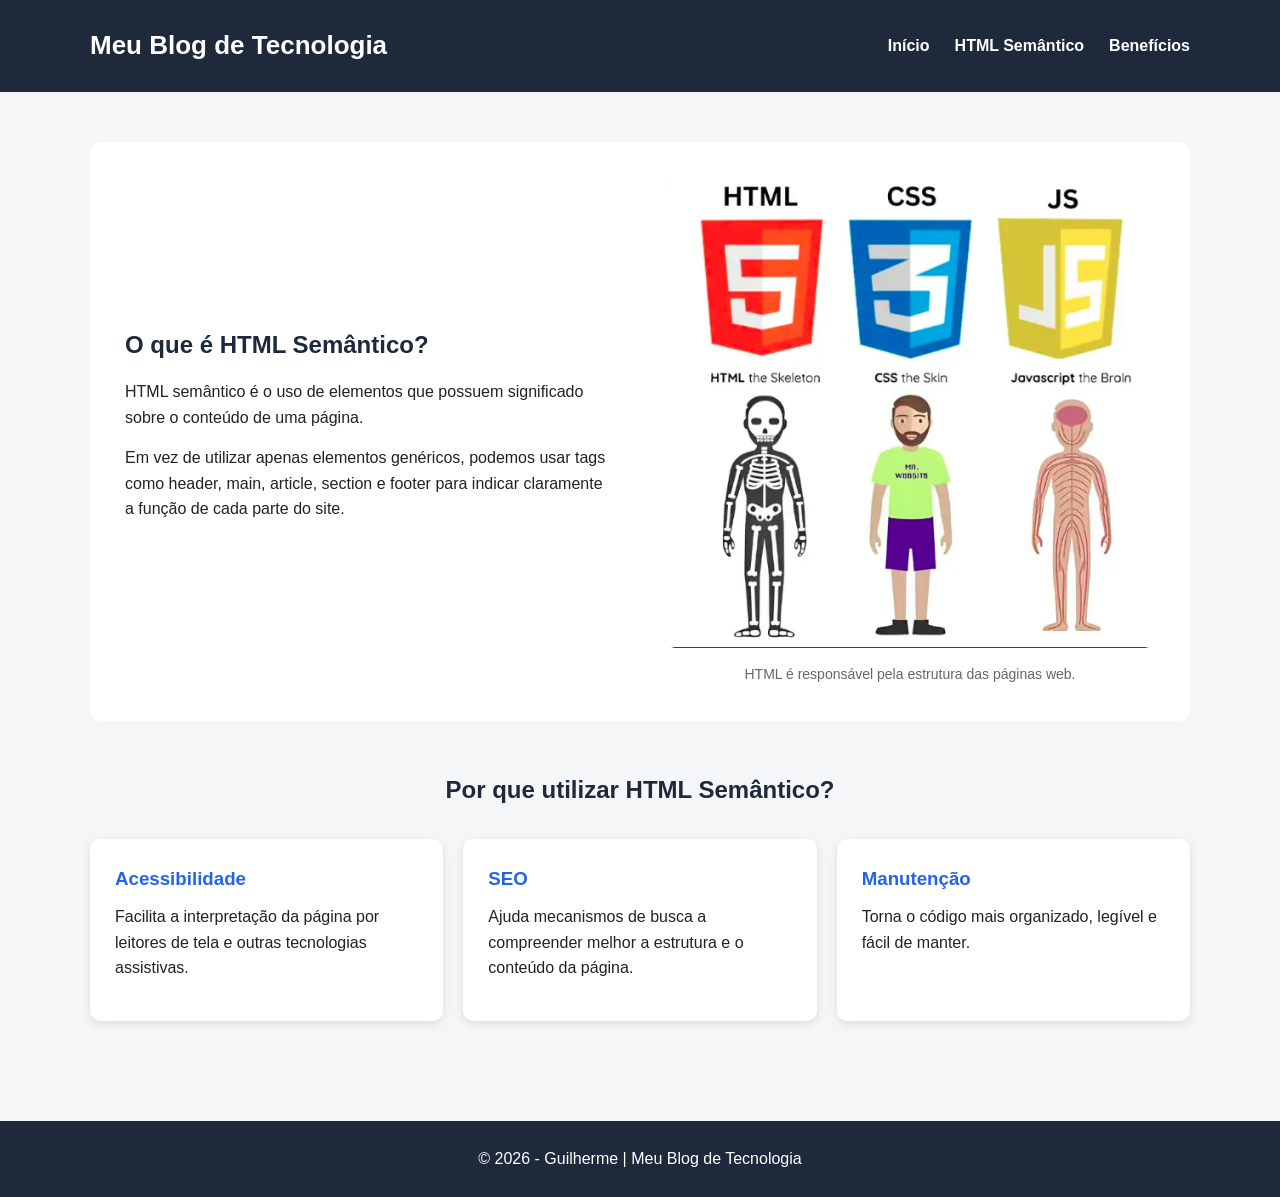
==== index.html @ eeff4a6b "feat: estrutura semantica inicial" ====
<!DOCTYPE html>
<html lang="pt-BR">

<head>
    <meta charset="UTF-8">
    <meta name="viewport" content="width=device-width, initial-scale=1.0">

    <title>Meu Blog de Tecnologia</title>

    <link rel="stylesheet" href="css/style.css">
</head>

<body>

    <header>
        <div class="container">
            <h1>Meu Blog de Tecnologia</h1>

            <nav>
                <a href="#inicio">Início</a>
                <a href="#semantica">HTML Semântico</a>
                <a href="#beneficios">Benefícios</a>
            </nav>
        </div>
    </header>

    <main class="container">

        <article id="inicio">

            <section class="introducao" id="semantica">

                <div>
                    <h2>O que é HTML Semântico?</h2>

                    <p>
                        HTML semântico é o uso de elementos que possuem significado
                        sobre o conteúdo de uma página.
                    </p>

                    <p>
                        Em vez de utilizar apenas elementos genéricos, podemos usar
                        tags como header, main, article, section e footer para indicar
                        claramente a função de cada parte do site.
                    </p>
                </div>

                <figure>
                    <img src="img/html-semantico.jpg"
                         alt="Ilustração representando HTML e desenvolvimento web">

                    <figcaption>
                        HTML é responsável pela estrutura das páginas web.
                    </figcaption>
                </figure>

            </section>

            <section id="beneficios">

                <h2>Por que utilizar HTML Semântico?</h2>

                <ul class="cards">

                    <li>
                        <h3>Acessibilidade</h3>
                        <p>
                            Facilita a interpretação da página por leitores de tela
                            e outras tecnologias assistivas.
                        </p>
                    </li>

                    <li>
                        <h3>SEO</h3>
                        <p>
                            Ajuda mecanismos de busca a compreender melhor
                            a estrutura e o conteúdo da página.
                        </p>
                    </li>

                    <li>
                        <h3>Manutenção</h3>
                        <p>
                            Torna o código mais organizado, legível e fácil
                            de manter.
                        </p>
                    </li>

                </ul>

            </section>

        </article>

    </main>

    <footer>
        <p>© 2026 - Guilherme | Meu Blog de Tecnologia</p>
    </footer>

</body>

</html>
---- css/style.css ----
* {
    margin: 0;
    padding: 0;
    box-sizing: border-box;
}

body {
    font-family: Arial, Helvetica, sans-serif;
    background-color: #f4f6f8;
    color: #222;
    line-height: 1.6;
}

.container {
    width: 90%;
    max-width: 1100px;
    margin: auto;
}

header {
    background-color: #1e293b;
    color: white;
    padding: 25px 0;
}

header .container {
    display: flex;
    justify-content: space-between;
    align-items: center;
}

header h1 {
    font-size: 26px;
}

nav {
    display: flex;
    gap: 25px;
}

nav a {
    color: white;
    text-decoration: none;
    font-weight: bold;
}

nav a:hover {
    text-decoration: underline;
}

main {
    padding: 50px 0;
}

.introducao {
    display: flex;
    align-items: center;
    gap: 50px;

    background-color: white;
    padding: 35px;

    border-radius: 12px;

    margin-bottom: 50px;
}

.introducao > div {
    flex: 1;
}

h2 {
    margin-bottom: 15px;
    color: #1e293b;
}

p {
    margin-bottom: 15px;
}

figure {
    flex: 1;
}

figure img {
    width: 100%;
    border-radius: 10px;
}

figcaption {
    text-align: center;
    margin-top: 8px;
    font-size: 14px;
    color: #666;
}

#beneficios h2 {
    text-align: center;
    margin-bottom: 30px;
}

.cards {
    display: flex;
    gap: 20px;

    list-style: none;
}

.cards li {
    flex: 1;

    background-color: white;

    padding: 25px;

    border-radius: 10px;

    box-shadow: 0 3px 10px rgba(0, 0, 0, 0.1);
}

.cards h3 {
    margin-bottom: 10px;
    color: #2563eb;
}

footer {
    background-color: #1e293b;
    color: white;

    text-align: center;

    padding: 25px;
    margin-top: 50px;
}

footer p {
    margin: 0;
}
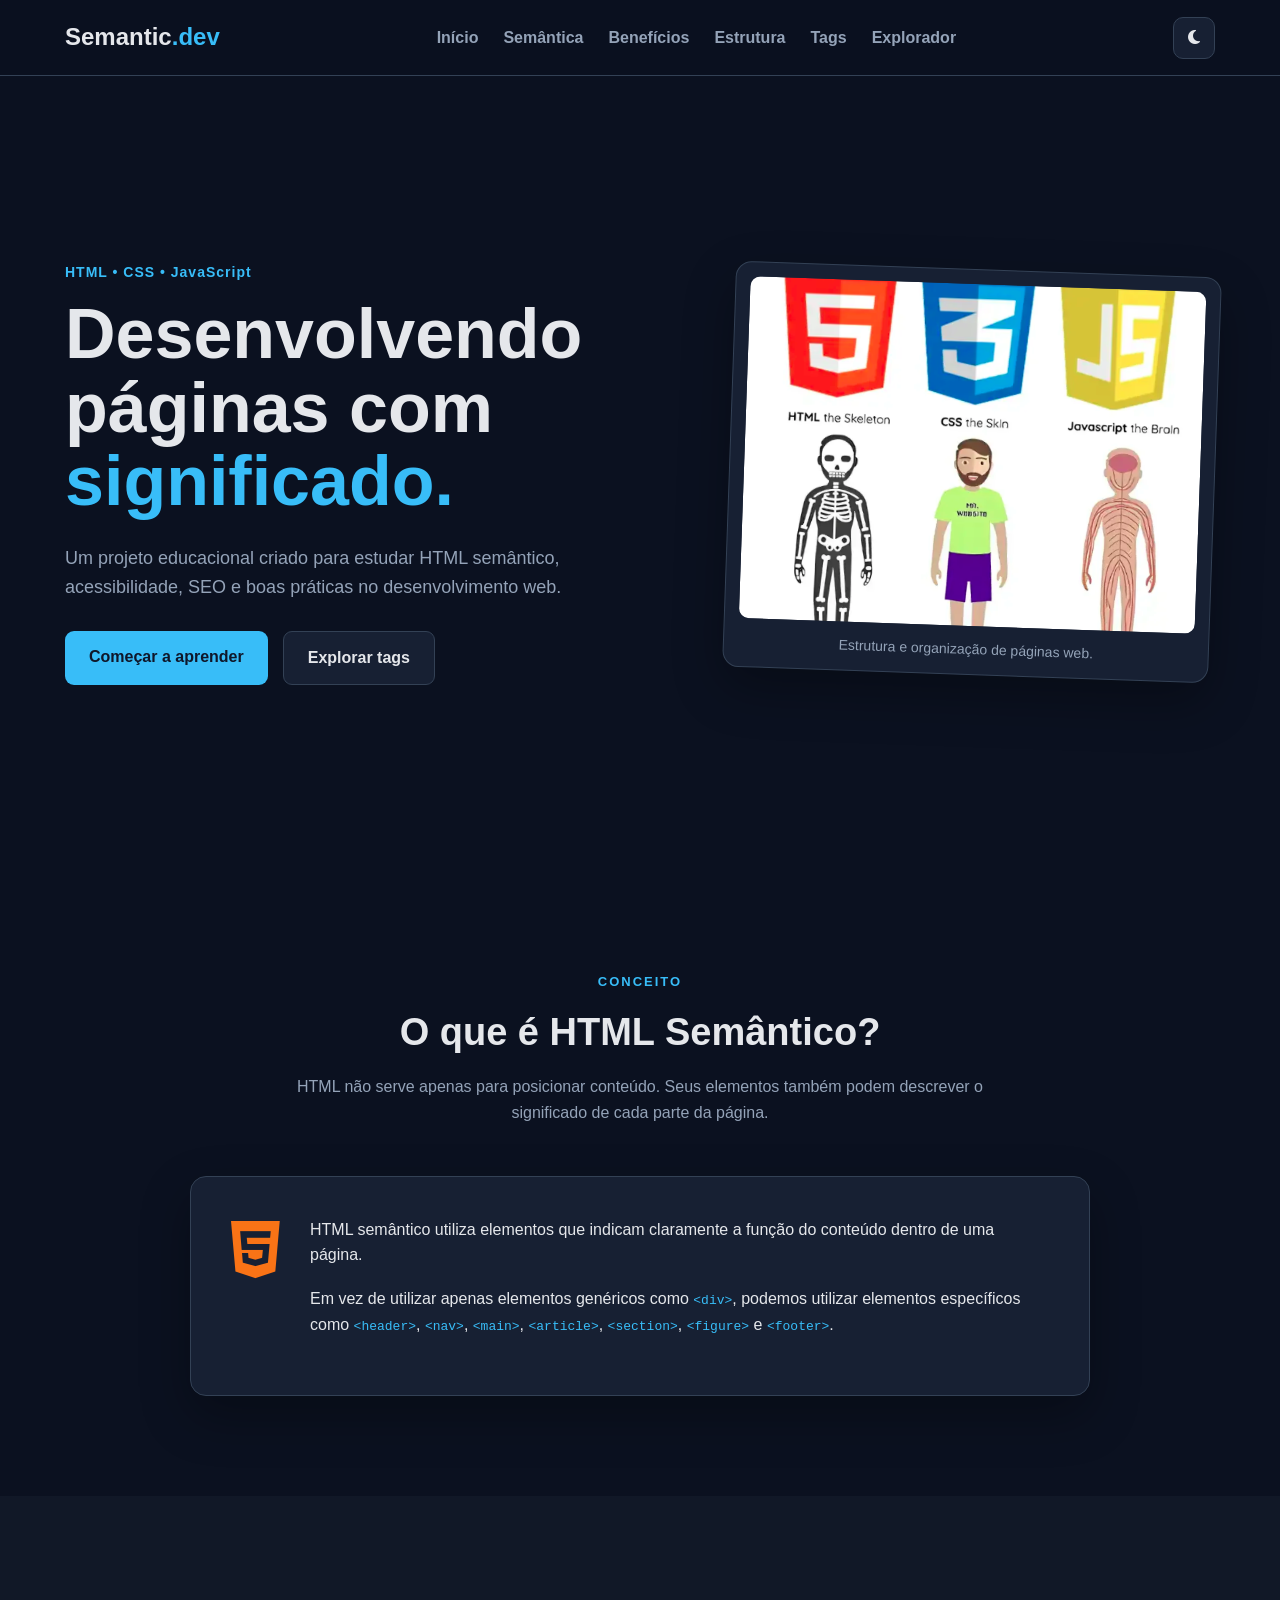
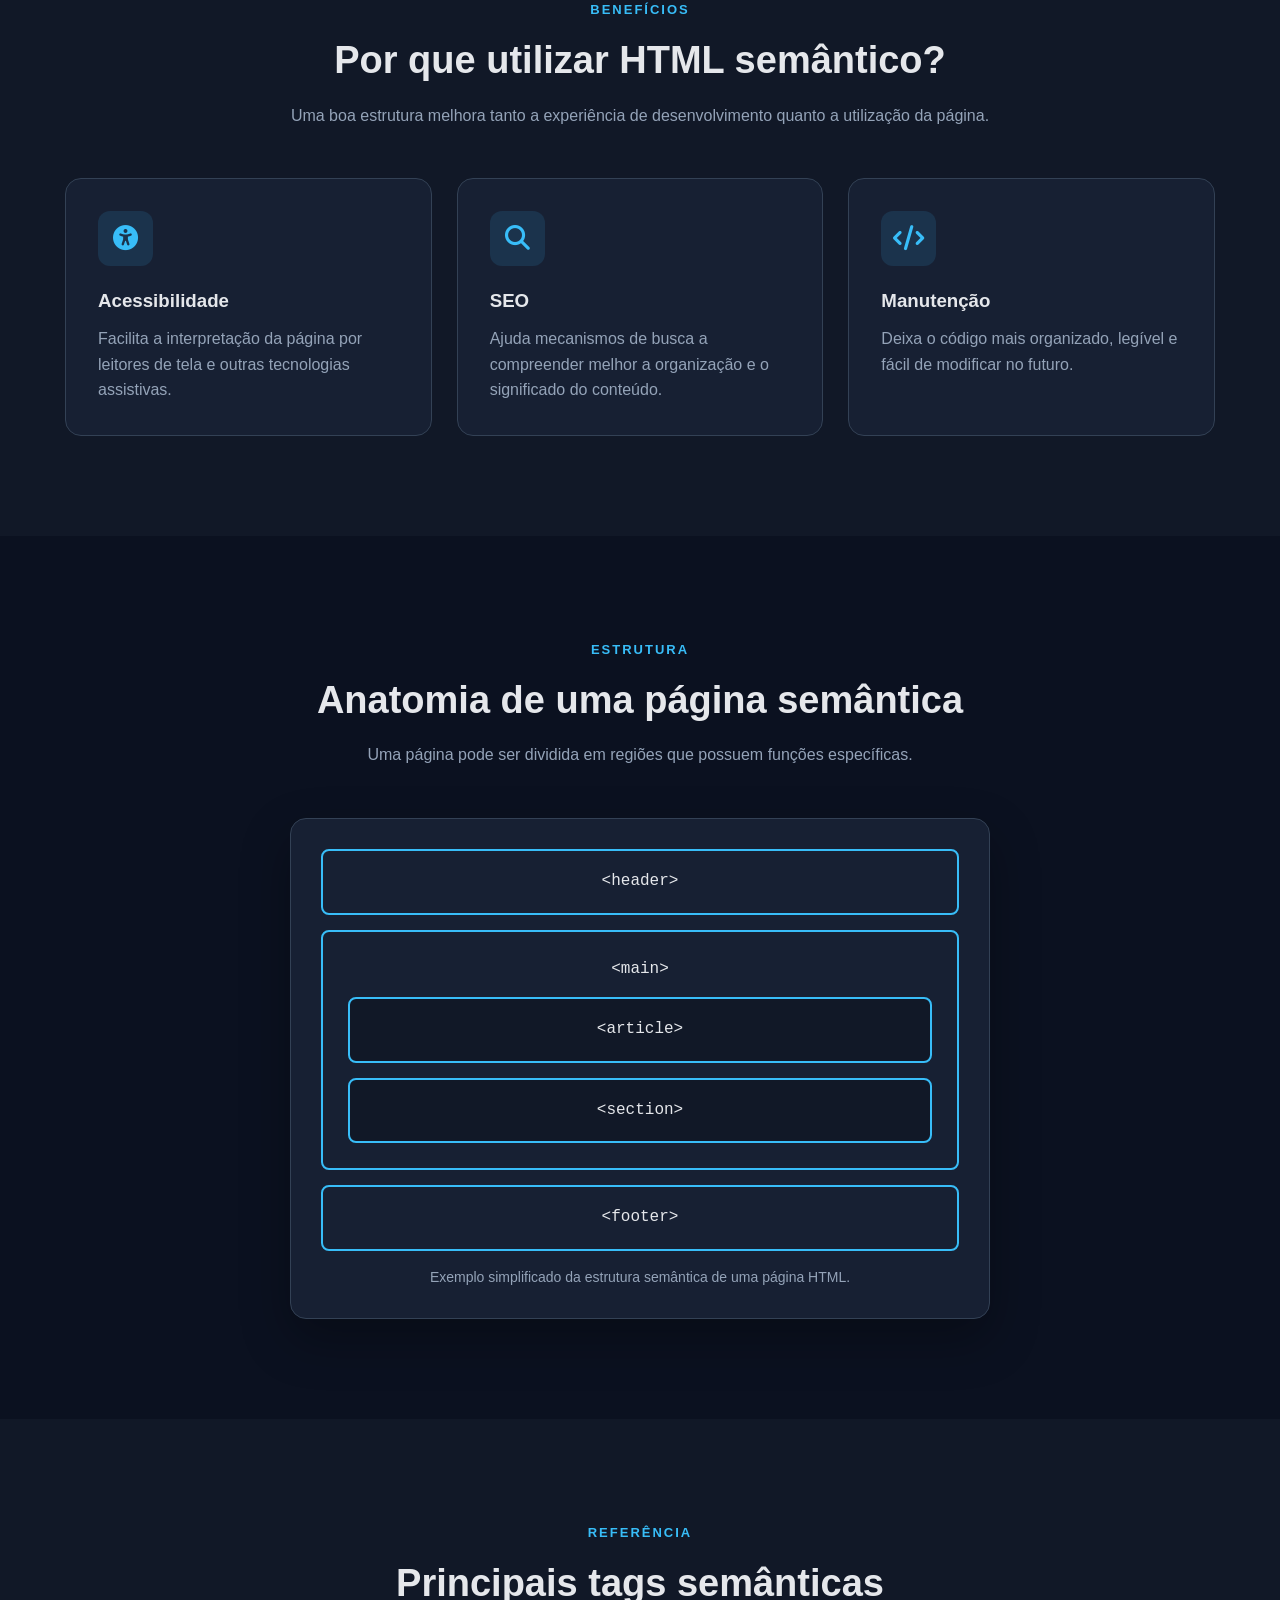
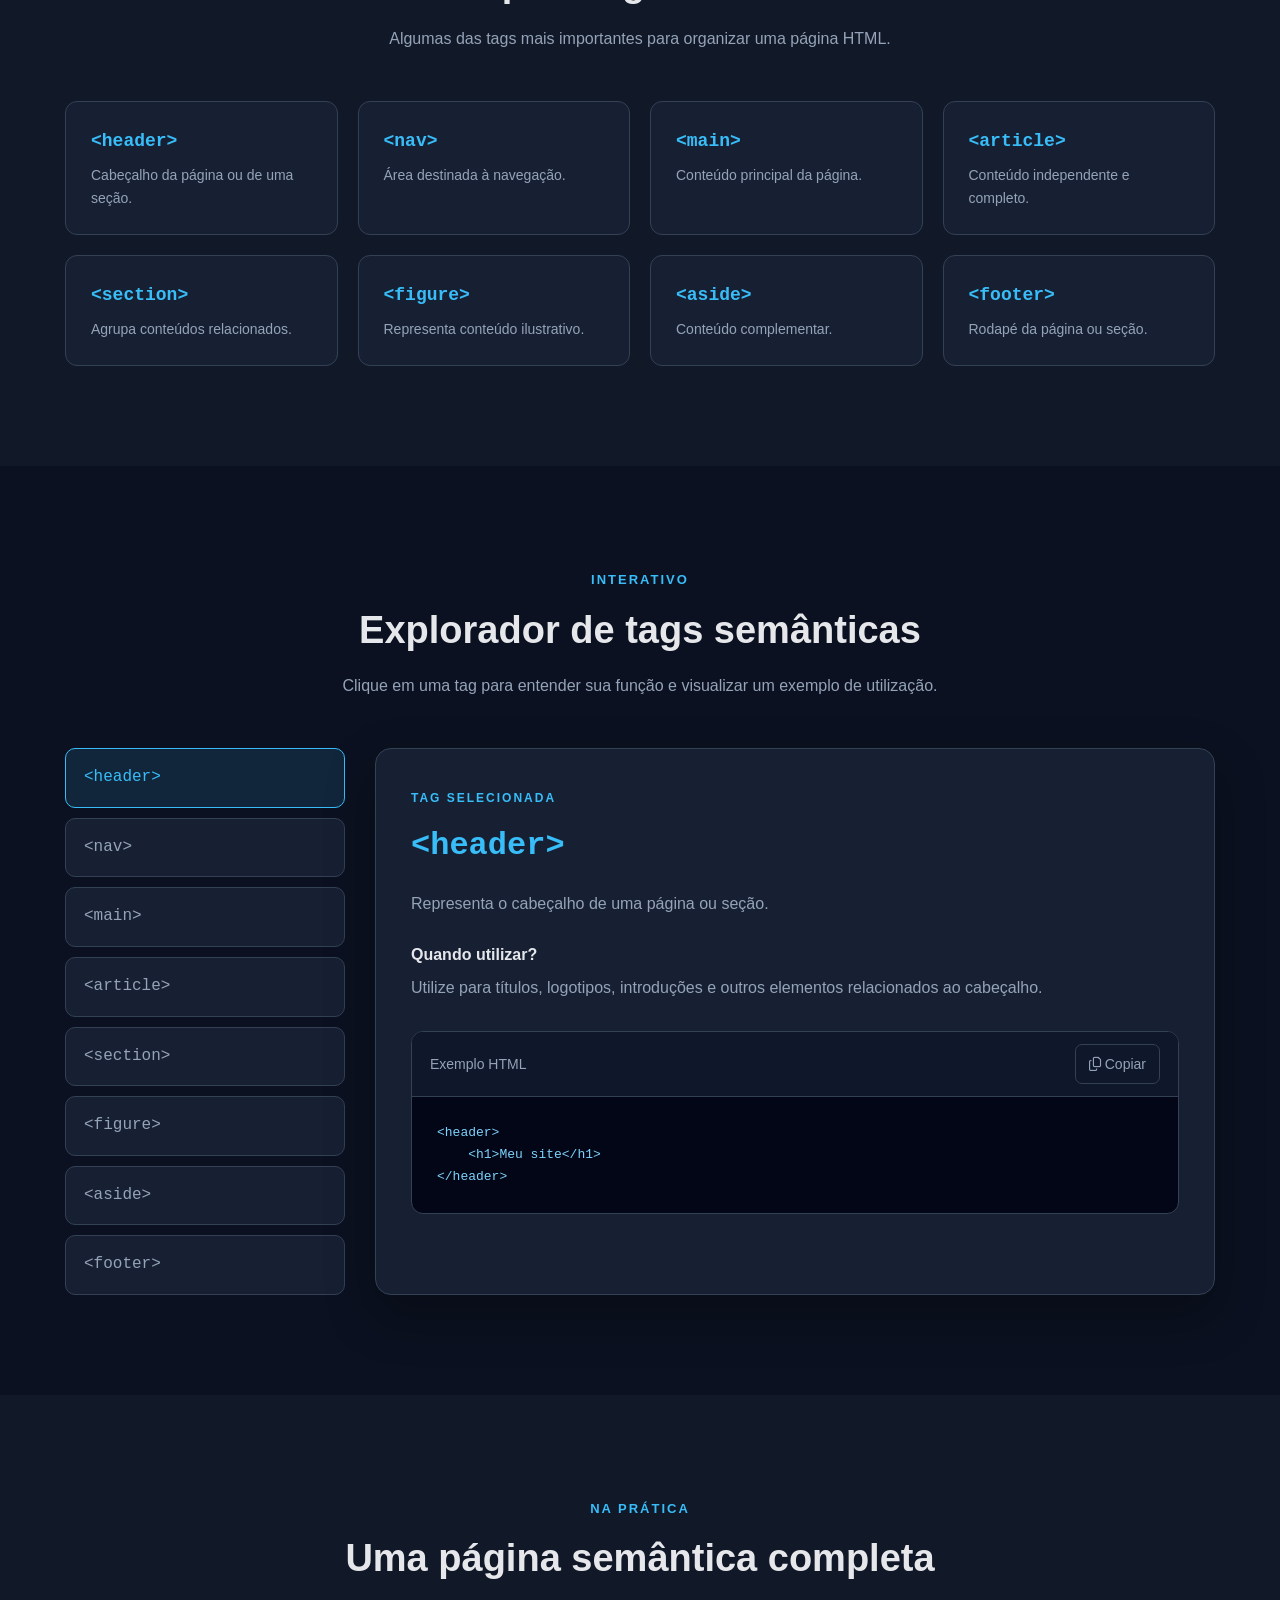
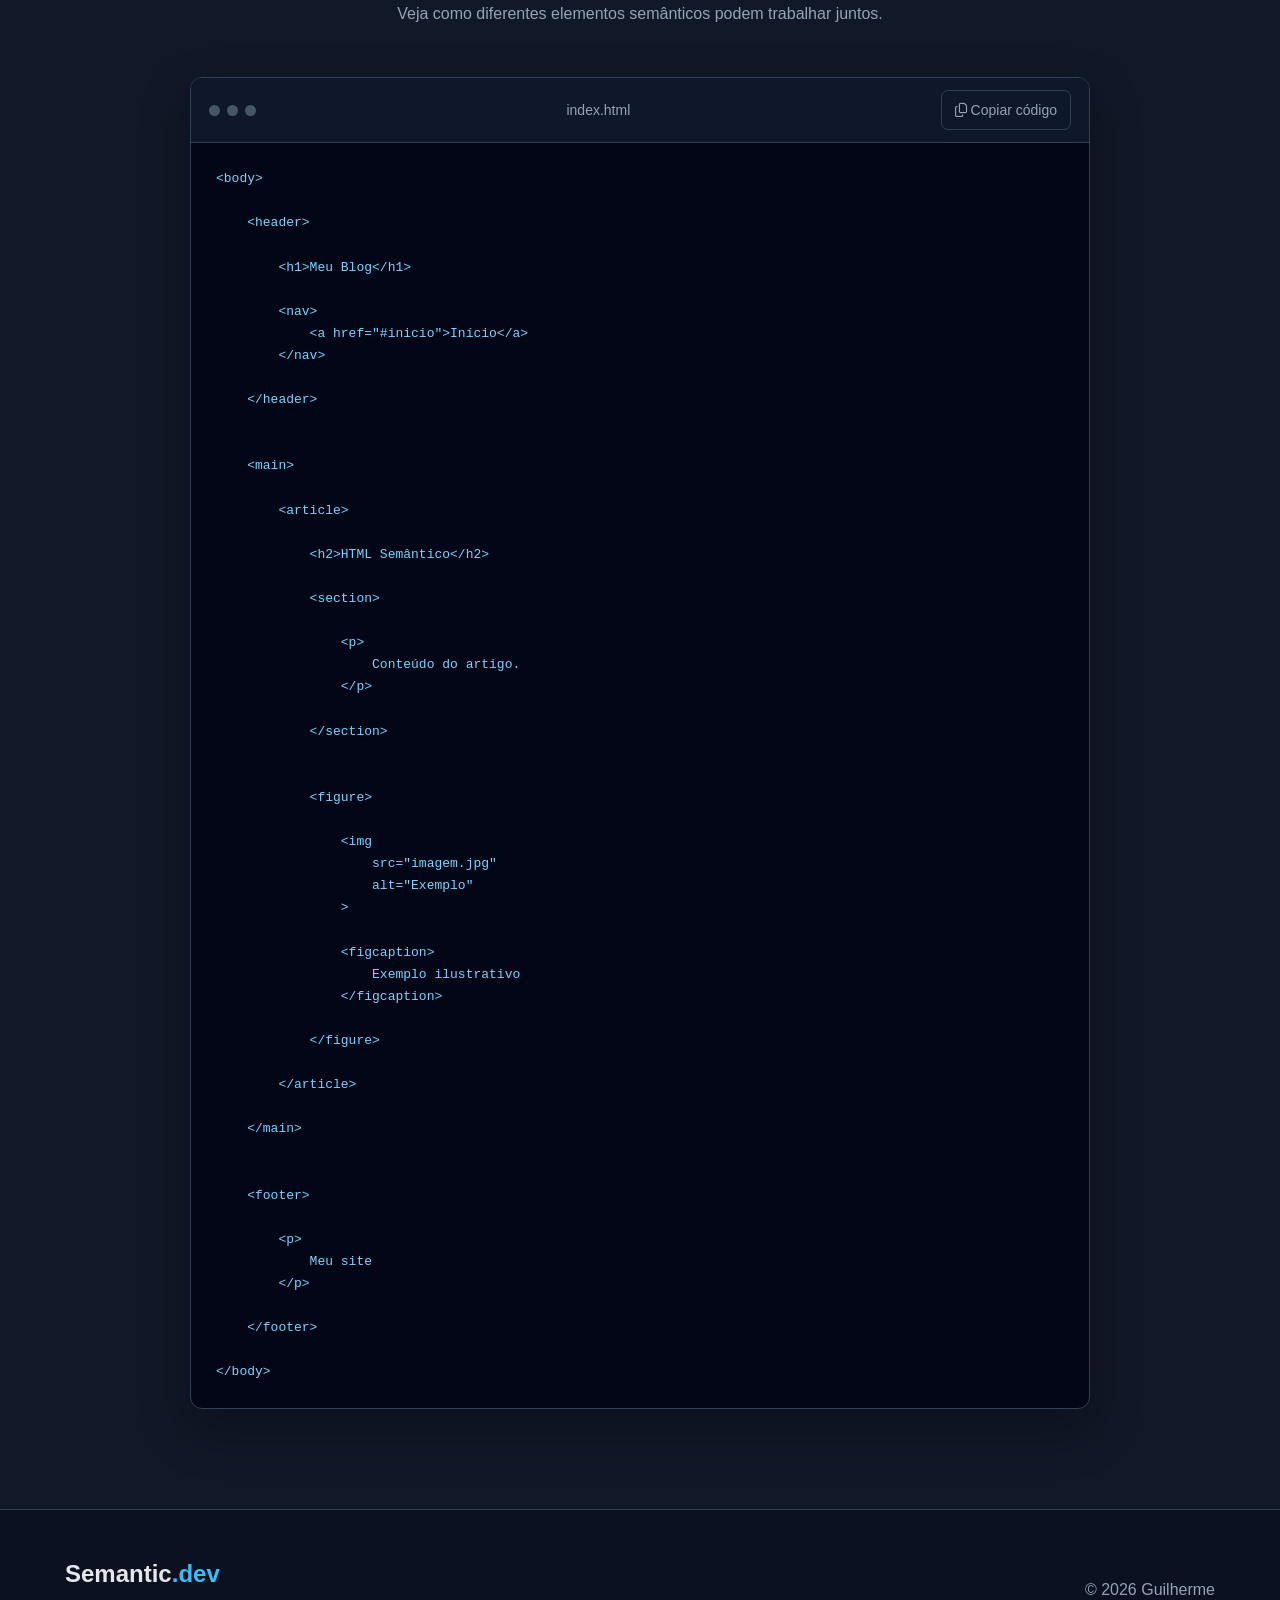
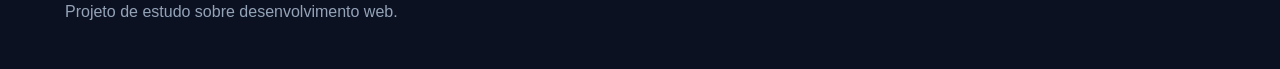
==== commit 57fd51a6: "feat: adiciona explorador interativo de tags semanticas" ====
--- a/index.html
+++ b/index.html
@@ -3,101 +3,861 @@
 
 <head>
     <meta charset="UTF-8">
-    <meta name="viewport" content="width=device-width, initial-scale=1.0">
-
-    <title>Meu Blog de Tecnologia</title>
-
-    <link rel="stylesheet" href="css/style.css">
+
+    <meta
+        name="viewport"
+        content="width=device-width, initial-scale=1.0"
+    >
+
+    <meta
+        name="description"
+        content="Projeto educacional interativo sobre HTML semântico, acessibilidade, SEO e desenvolvimento web."
+    >
+
+    <title>Semantic Tech Blog</title>
+
+    <link
+        rel="stylesheet"
+        href="css/style.css"
+    >
+
+    <link
+        rel="stylesheet"
+        href="https://cdnjs.cloudflare.com/ajax/libs/font-awesome/6.5.2/css/all.min.css"
+    >
 </head>
 
 <body>
 
-    <header>
-        <div class="container">
-            <h1>Meu Blog de Tecnologia</h1>
-
-            <nav>
-                <a href="#inicio">Início</a>
-                <a href="#semantica">HTML Semântico</a>
-                <a href="#beneficios">Benefícios</a>
+    <!-- HEADER -->
+
+    <header class="header">
+
+        <div class="container header-content">
+
+            <a
+                href="#inicio"
+                class="logo"
+            >
+                Semantic<span>.dev</span>
+            </a>
+
+
+            <nav
+                class="nav"
+                id="nav"
+                aria-label="Navegação principal"
+            >
+
+                <a href="#inicio">
+                    Início
+                </a>
+
+                <a href="#semantica">
+                    Semântica
+                </a>
+
+                <a href="#beneficios">
+                    Benefícios
+                </a>
+
+                <a href="#estrutura">
+                    Estrutura
+                </a>
+
+                <a href="#tags">
+                    Tags
+                </a>
+
+                <a href="#explorador">
+                    Explorador
+                </a>
+
             </nav>
+
+
+            <div class="header-actions">
+
+                <button
+                    id="theme-toggle"
+                    class="icon-button"
+                    aria-label="Alternar entre tema claro e escuro"
+                >
+                    <i class="fa-solid fa-moon"></i>
+                </button>
+
+
+                <button
+                    id="menu-toggle"
+                    class="icon-button menu-button"
+                    aria-label="Abrir menu de navegação"
+                >
+                    <i class="fa-solid fa-bars"></i>
+                </button>
+
+            </div>
+
         </div>
+
     </header>
 
-    <main class="container">
-
-        <article id="inicio">
-
-            <section class="introducao" id="semantica">
-
-                <div>
-                    <h2>O que é HTML Semântico?</h2>
+
+    <!-- CONTEÚDO PRINCIPAL -->
+
+    <main>
+
+
+        <!-- HERO -->
+
+        <section
+            class="hero"
+            id="inicio"
+        >
+
+            <div class="container hero-content">
+
+                <div class="hero-text">
+
+                    <span class="tag">
+                        HTML • CSS • JavaScript
+                    </span>
+
+                    <h1>
+                        Desenvolvendo páginas com
+                        <span>significado.</span>
+                    </h1>
 
                     <p>
-                        HTML semântico é o uso de elementos que possuem significado
-                        sobre o conteúdo de uma página.
+                        Um projeto educacional criado para estudar
+                        HTML semântico, acessibilidade, SEO e boas
+                        práticas no desenvolvimento web.
                     </p>
 
+
+                    <div class="hero-buttons">
+
+                        <a
+                            href="#semantica"
+                            class="button primary-button"
+                        >
+                            Começar a aprender
+                        </a>
+
+                        <a
+                            href="#explorador"
+                            class="button secondary-button"
+                        >
+                            Explorar tags
+                        </a>
+
+                    </div>
+
+                </div>
+
+
+                <figure class="hero-image">
+
+                    <img
+                        src="img/html-semantico.jpg"
+                        alt="Ilustração relacionada ao desenvolvimento com HTML semântico"
+                    >
+
+                    <figcaption>
+                        Estrutura e organização de páginas web.
+                    </figcaption>
+
+                </figure>
+
+            </div>
+
+        </section>
+
+
+        <!-- O QUE É HTML SEMÂNTICO -->
+
+        <section
+            class="section"
+            id="semantica"
+        >
+
+            <div class="container">
+
+                <div class="section-title">
+
+                    <span>
+                        CONCEITO
+                    </span>
+
+                    <h2>
+                        O que é HTML Semântico?
+                    </h2>
+
                     <p>
-                        Em vez de utilizar apenas elementos genéricos, podemos usar
-                        tags como header, main, article, section e footer para indicar
-                        claramente a função de cada parte do site.
+                        HTML não serve apenas para posicionar conteúdo.
+                        Seus elementos também podem descrever o significado
+                        de cada parte da página.
                     </p>
-                </div>
-
-                <figure>
-                    <img src="img/html-semantico.jpg"
-                         alt="Ilustração representando HTML e desenvolvimento web">
+
+                </div>
+
+
+                <article class="content-card">
+
+                    <i class="fa-brands fa-html5 content-icon"></i>
+
+                    <div>
+
+                        <p>
+                            HTML semântico utiliza elementos que indicam
+                            claramente a função do conteúdo dentro de uma página.
+                        </p>
+
+                        <p>
+                            Em vez de utilizar apenas elementos genéricos como
+                            <code>&lt;div&gt;</code>, podemos utilizar elementos
+                            específicos como
+                            <code>&lt;header&gt;</code>,
+                            <code>&lt;nav&gt;</code>,
+                            <code>&lt;main&gt;</code>,
+                            <code>&lt;article&gt;</code>,
+                            <code>&lt;section&gt;</code>,
+                            <code>&lt;figure&gt;</code> e
+                            <code>&lt;footer&gt;</code>.
+                        </p>
+
+                    </div>
+
+                </article>
+
+            </div>
+
+        </section>
+
+
+        <!-- BENEFÍCIOS -->
+
+        <section
+            class="section section-alt"
+            id="beneficios"
+        >
+
+            <div class="container">
+
+                <div class="section-title">
+
+                    <span>
+                        BENEFÍCIOS
+                    </span>
+
+                    <h2>
+                        Por que utilizar HTML semântico?
+                    </h2>
+
+                    <p>
+                        Uma boa estrutura melhora tanto a experiência de
+                        desenvolvimento quanto a utilização da página.
+                    </p>
+
+                </div>
+
+
+                <div class="cards">
+
+
+                    <article class="card">
+
+                        <div class="card-icon">
+
+                            <i class="fa-solid fa-universal-access"></i>
+
+                        </div>
+
+                        <h3>
+                            Acessibilidade
+                        </h3>
+
+                        <p>
+                            Facilita a interpretação da página por leitores
+                            de tela e outras tecnologias assistivas.
+                        </p>
+
+                    </article>
+
+
+                    <article class="card">
+
+                        <div class="card-icon">
+
+                            <i class="fa-solid fa-magnifying-glass"></i>
+
+                        </div>
+
+                        <h3>
+                            SEO
+                        </h3>
+
+                        <p>
+                            Ajuda mecanismos de busca a compreender melhor
+                            a organização e o significado do conteúdo.
+                        </p>
+
+                    </article>
+
+
+                    <article class="card">
+
+                        <div class="card-icon">
+
+                            <i class="fa-solid fa-code"></i>
+
+                        </div>
+
+                        <h3>
+                            Manutenção
+                        </h3>
+
+                        <p>
+                            Deixa o código mais organizado, legível e
+                            fácil de modificar no futuro.
+                        </p>
+
+                    </article>
+
+                </div>
+
+            </div>
+
+        </section>
+
+
+        <!-- ESTRUTURA -->
+
+        <section
+            class="section"
+            id="estrutura"
+        >
+
+            <div class="container">
+
+                <div class="section-title">
+
+                    <span>
+                        ESTRUTURA
+                    </span>
+
+                    <h2>
+                        Anatomia de uma página semântica
+                    </h2>
+
+                    <p>
+                        Uma página pode ser dividida em regiões que possuem
+                        funções específicas.
+                    </p>
+
+                </div>
+
+
+                <figure class="semantic-figure">
+
+                    <div class="semantic-box">
+                        &lt;header&gt;
+                    </div>
+
+
+                    <div class="semantic-box main-box">
+
+                        &lt;main&gt;
+
+                        <div class="semantic-box inner">
+                            &lt;article&gt;
+                        </div>
+
+                        <div class="semantic-box inner">
+                            &lt;section&gt;
+                        </div>
+
+                    </div>
+
+
+                    <div class="semantic-box">
+                        &lt;footer&gt;
+                    </div>
+
 
                     <figcaption>
-                        HTML é responsável pela estrutura das páginas web.
+                        Exemplo simplificado da estrutura semântica
+                        de uma página HTML.
                     </figcaption>
+
                 </figure>
 
-            </section>
-
-            <section id="beneficios">
-
-                <h2>Por que utilizar HTML Semântico?</h2>
-
-                <ul class="cards">
-
-                    <li>
-                        <h3>Acessibilidade</h3>
-                        <p>
-                            Facilita a interpretação da página por leitores de tela
-                            e outras tecnologias assistivas.
-                        </p>
-                    </li>
-
-                    <li>
-                        <h3>SEO</h3>
-                        <p>
-                            Ajuda mecanismos de busca a compreender melhor
-                            a estrutura e o conteúdo da página.
-                        </p>
-                    </li>
-
-                    <li>
-                        <h3>Manutenção</h3>
-                        <p>
-                            Torna o código mais organizado, legível e fácil
-                            de manter.
-                        </p>
-                    </li>
-
-                </ul>
-
-            </section>
-
-        </article>
+            </div>
+
+        </section>
+
+
+        <!-- PRINCIPAIS TAGS -->
+
+        <section
+            class="section section-alt"
+            id="tags"
+        >
+
+            <div class="container">
+
+                <div class="section-title">
+
+                    <span>
+                        REFERÊNCIA
+                    </span>
+
+                    <h2>
+                        Principais tags semânticas
+                    </h2>
+
+                    <p>
+                        Algumas das tags mais importantes para organizar
+                        uma página HTML.
+                    </p>
+
+                </div>
+
+
+                <div class="tag-grid">
+
+                    <article>
+
+                        <code>
+                            &lt;header&gt;
+                        </code>
+
+                        <p>
+                            Cabeçalho da página ou de uma seção.
+                        </p>
+
+                    </article>
+
+
+                    <article>
+
+                        <code>
+                            &lt;nav&gt;
+                        </code>
+
+                        <p>
+                            Área destinada à navegação.
+                        </p>
+
+                    </article>
+
+
+                    <article>
+
+                        <code>
+                            &lt;main&gt;
+                        </code>
+
+                        <p>
+                            Conteúdo principal da página.
+                        </p>
+
+                    </article>
+
+
+                    <article>
+
+                        <code>
+                            &lt;article&gt;
+                        </code>
+
+                        <p>
+                            Conteúdo independente e completo.
+                        </p>
+
+                    </article>
+
+
+                    <article>
+
+                        <code>
+                            &lt;section&gt;
+                        </code>
+
+                        <p>
+                            Agrupa conteúdos relacionados.
+                        </p>
+
+                    </article>
+
+
+                    <article>
+
+                        <code>
+                            &lt;figure&gt;
+                        </code>
+
+                        <p>
+                            Representa conteúdo ilustrativo.
+                        </p>
+
+                    </article>
+
+
+                    <article>
+
+                        <code>
+                            &lt;aside&gt;
+                        </code>
+
+                        <p>
+                            Conteúdo complementar.
+                        </p>
+
+                    </article>
+
+
+                    <article>
+
+                        <code>
+                            &lt;footer&gt;
+                        </code>
+
+                        <p>
+                            Rodapé da página ou seção.
+                        </p>
+
+                    </article>
+
+                </div>
+
+            </div>
+
+        </section>
+
+
+        <!-- EXPLORADOR INTERATIVO -->
+
+        <section
+            class="section"
+            id="explorador"
+        >
+
+            <div class="container">
+
+                <div class="section-title">
+
+                    <span>
+                        INTERATIVO
+                    </span>
+
+                    <h2>
+                        Explorador de tags semânticas
+                    </h2>
+
+                    <p>
+                        Clique em uma tag para entender sua função
+                        e visualizar um exemplo de utilização.
+                    </p>
+
+                </div>
+
+
+                <div class="tag-explorer">
+
+
+                    <div class="tag-selector">
+
+                        <button
+                            class="tag-button active"
+                            data-tag="header"
+                        >
+                            &lt;header&gt;
+                        </button>
+
+                        <button
+                            class="tag-button"
+                            data-tag="nav"
+                        >
+                            &lt;nav&gt;
+                        </button>
+
+                        <button
+                            class="tag-button"
+                            data-tag="main"
+                        >
+                            &lt;main&gt;
+                        </button>
+
+                        <button
+                            class="tag-button"
+                            data-tag="article"
+                        >
+                            &lt;article&gt;
+                        </button>
+
+                        <button
+                            class="tag-button"
+                            data-tag="section"
+                        >
+                            &lt;section&gt;
+                        </button>
+
+                        <button
+                            class="tag-button"
+                            data-tag="figure"
+                        >
+                            &lt;figure&gt;
+                        </button>
+
+                        <button
+                            class="tag-button"
+                            data-tag="aside"
+                        >
+                            &lt;aside&gt;
+                        </button>
+
+                        <button
+                            class="tag-button"
+                            data-tag="footer"
+                        >
+                            &lt;footer&gt;
+                        </button>
+
+                    </div>
+
+
+                    <article class="tag-details">
+
+                        <span class="detail-label">
+                            TAG SELECIONADA
+                        </span>
+
+                        <h3 id="tag-title">
+                            &lt;header&gt;
+                        </h3>
+
+                        <p id="tag-description">
+                            Representa o cabeçalho de uma página ou seção.
+                        </p>
+
+
+                        <h4>
+                            Quando utilizar?
+                        </h4>
+
+                        <p id="tag-usage">
+                            Utilize para títulos, logotipos, introduções
+                            e outros elementos relacionados ao cabeçalho.
+                        </p>
+
+
+                        <div class="code-window">
+
+                            <div class="code-header">
+
+                                <span>
+                                    Exemplo HTML
+                                </span>
+
+                                <button
+                                    id="copy-tag-code"
+                                    class="copy-button"
+                                >
+
+                                    <i class="fa-regular fa-copy"></i>
+
+                                    Copiar
+
+                                </button>
+
+                            </div>
+
+
+                            <pre><code id="tag-example">&lt;header&gt;
+    &lt;h1&gt;Meu site&lt;/h1&gt;
+&lt;/header&gt;</code></pre>
+
+                        </div>
+
+                    </article>
+
+                </div>
+
+            </div>
+
+        </section>
+
+
+        <!-- EXEMPLO COMPLETO -->
+
+        <section
+            class="section section-alt"
+            id="exemplo"
+        >
+
+            <div class="container">
+
+                <div class="section-title">
+
+                    <span>
+                        NA PRÁTICA
+                    </span>
+
+                    <h2>
+                        Uma página semântica completa
+                    </h2>
+
+                    <p>
+                        Veja como diferentes elementos semânticos
+                        podem trabalhar juntos.
+                    </p>
+
+                </div>
+
+
+                <div class="code-project">
+
+                    <div class="code-header">
+
+                        <div class="window-buttons">
+
+                            <span></span>
+                            <span></span>
+                            <span></span>
+
+                        </div>
+
+
+                        <span class="code-file-name">
+                            index.html
+                        </span>
+
+
+                        <button
+                            id="copy-main-code"
+                            class="copy-button"
+                        >
+
+                            <i class="fa-regular fa-copy"></i>
+
+                            Copiar código
+
+                        </button>
+
+                    </div>
+
+
+                    <pre><code id="main-code">&lt;body&gt;
+
+    &lt;header&gt;
+
+        &lt;h1&gt;Meu Blog&lt;/h1&gt;
+
+        &lt;nav&gt;
+            &lt;a href="#inicio"&gt;Início&lt;/a&gt;
+        &lt;/nav&gt;
+
+    &lt;/header&gt;
+
+
+    &lt;main&gt;
+
+        &lt;article&gt;
+
+            &lt;h2&gt;HTML Semântico&lt;/h2&gt;
+
+            &lt;section&gt;
+
+                &lt;p&gt;
+                    Conteúdo do artigo.
+                &lt;/p&gt;
+
+            &lt;/section&gt;
+
+
+            &lt;figure&gt;
+
+                &lt;img
+                    src="imagem.jpg"
+                    alt="Exemplo"
+                &gt;
+
+                &lt;figcaption&gt;
+                    Exemplo ilustrativo
+                &lt;/figcaption&gt;
+
+            &lt;/figure&gt;
+
+        &lt;/article&gt;
+
+    &lt;/main&gt;
+
+
+    &lt;footer&gt;
+
+        &lt;p&gt;
+            Meu site
+        &lt;/p&gt;
+
+    &lt;/footer&gt;
+
+&lt;/body&gt;</code></pre>
+
+                </div>
+
+            </div>
+
+        </section>
 
     </main>
 
-    <footer>
-        <p>© 2026 - Guilherme | Meu Blog de Tecnologia</p>
+
+    <!-- FOOTER -->
+
+    <footer class="footer">
+
+        <div class="container footer-content">
+
+            <div>
+
+                <a
+                    href="#inicio"
+                    class="logo footer-logo"
+                >
+                    Semantic<span>.dev</span>
+                </a>
+
+                <p>
+                    Projeto de estudo sobre desenvolvimento web.
+                </p>
+
+            </div>
+
+
+            <p>
+                © 2026 Guilherme
+            </p>
+
+        </div>
+
     </footer>
 
+
+    <!-- VOLTAR AO TOPO -->
+
+    <button
+        id="back-to-top"
+        class="back-to-top"
+        aria-label="Voltar ao topo da página"
+    >
+
+        <i class="fa-solid fa-arrow-up"></i>
+
+    </button>
+
+
+    <script src="js/script.js"></script>
+
 </body>
 
 </html>
--- a/css/style.css
+++ b/css/style.css
@@ -1,138 +1,1205 @@
+/* =========================
+   VARIÁVEIS
+========================= */
+
+:root {
+    --bg: #0b1120;
+    --bg-alt: #111827;
+
+    --surface: #172033;
+    --surface-hover: #1e293b;
+
+    --text: #e5e7eb;
+    --muted: #94a3b8;
+
+    --primary: #38bdf8;
+    --primary-dark: #0284c7;
+
+    --border: #334155;
+
+    --shadow: 0 20px 50px rgba(0, 0, 0, 0.3);
+
+    --radius: 16px;
+}
+
+
+/* =========================
+   TEMA CLARO
+========================= */
+
+body.light {
+    --bg: #f8fafc;
+    --bg-alt: #eef2f7;
+
+    --surface: #ffffff;
+    --surface-hover: #f1f5f9;
+
+    --text: #0f172a;
+    --muted: #64748b;
+
+    --border: #dbe2ea;
+
+    --shadow: 0 20px 40px rgba(15, 23, 42, 0.08);
+}
+
+
+/* =========================
+   RESET
+========================= */
+
 * {
     margin: 0;
     padding: 0;
+
     box-sizing: border-box;
 }
 
+
+html {
+    scroll-behavior: smooth;
+}
+
+
 body {
-    font-family: Arial, Helvetica, sans-serif;
-    background-color: #f4f6f8;
-    color: #222;
+    font-family:
+        Arial,
+        Helvetica,
+        sans-serif;
+
+    background: var(--bg);
+
+    color: var(--text);
+
     line-height: 1.6;
-}
+
+    transition:
+        background 0.3s ease,
+        color 0.3s ease;
+}
+
+
+img {
+    display: block;
+
+    max-width: 100%;
+}
+
+
+button {
+    font: inherit;
+}
+
+
+section {
+    scroll-margin-top: 85px;
+}
+
+
+/* =========================
+   CONTAINER
+========================= */
 
 .container {
     width: 90%;
-    max-width: 1100px;
+
+    max-width: 1150px;
+
     margin: auto;
 }
 
-header {
-    background-color: #1e293b;
+
+/* =========================
+   HEADER
+========================= */
+
+.header {
+    position: sticky;
+
+    top: 0;
+
+    z-index: 1000;
+
+    background: rgba(11, 17, 32, 0.92);
+
+    backdrop-filter: blur(12px);
+
+    border-bottom: 1px solid var(--border);
+}
+
+
+body.light .header {
+    background: rgba(248, 250, 252, 0.92);
+}
+
+
+.header-content {
+    min-height: 75px;
+
+    display: flex;
+
+    justify-content: space-between;
+
+    align-items: center;
+}
+
+
+/* =========================
+   LOGO
+========================= */
+
+.logo {
+    color: var(--text);
+
+    text-decoration: none;
+
+    font-size: 24px;
+
+    font-weight: bold;
+}
+
+
+.logo span {
+    color: var(--primary);
+}
+
+
+/* =========================
+   NAV
+========================= */
+
+.nav {
+    display: flex;
+
+    gap: 25px;
+}
+
+
+.nav a {
+    position: relative;
+
+    color: var(--muted);
+
+    text-decoration: none;
+
+    font-weight: 600;
+
+    transition: 0.3s;
+}
+
+
+.nav a:hover {
+    color: var(--primary);
+}
+
+
+.nav a::after {
+    content: "";
+
+    position: absolute;
+
+    left: 0;
+
+    bottom: -6px;
+
+    width: 0;
+
+    height: 2px;
+
+    background: var(--primary);
+
+    transition: 0.3s;
+}
+
+
+.nav a:hover::after {
+    width: 100%;
+}
+
+
+/* =========================
+   HEADER ACTIONS
+========================= */
+
+.header-actions {
+    display: flex;
+
+    gap: 10px;
+}
+
+
+.icon-button {
+    width: 42px;
+
+    height: 42px;
+
+    border: 1px solid var(--border);
+
+    border-radius: 10px;
+
+    background: var(--surface);
+
+    color: var(--text);
+
+    cursor: pointer;
+
+    transition: 0.3s;
+}
+
+
+.icon-button:hover {
+    color: var(--primary);
+
+    border-color: var(--primary);
+
+    transform: translateY(-2px);
+}
+
+
+.menu-button {
+    display: none;
+}
+
+
+/* =========================
+   HERO
+========================= */
+
+.hero {
+    min-height: 88vh;
+
+    display: flex;
+
+    align-items: center;
+}
+
+
+.hero-content {
+    display: grid;
+
+    grid-template-columns: 1.1fr 0.9fr;
+
+    gap: 70px;
+
+    align-items: center;
+}
+
+
+.tag {
+    display: inline-block;
+
+    color: var(--primary);
+
+    font-size: 14px;
+
+    font-weight: bold;
+
+    letter-spacing: 1px;
+
+    margin-bottom: 15px;
+}
+
+
+.hero h1 {
+    font-size: clamp(42px, 6vw, 70px);
+
+    line-height: 1.05;
+
+    margin-bottom: 25px;
+}
+
+
+.hero h1 span {
+    color: var(--primary);
+}
+
+
+.hero p {
+    max-width: 580px;
+
+    color: var(--muted);
+
+    font-size: 18px;
+
+    margin-bottom: 30px;
+}
+
+
+/* =========================
+   HERO BUTTONS
+========================= */
+
+.hero-buttons {
+    display: flex;
+
+    flex-wrap: wrap;
+
+    gap: 15px;
+}
+
+
+.button {
+    display: inline-block;
+
+    padding: 13px 24px;
+
+    border-radius: 9px;
+
+    text-decoration: none;
+
+    font-weight: bold;
+
+    transition: 0.3s;
+}
+
+
+.primary-button {
+    background: var(--primary);
+
+    color: #0f172a;
+}
+
+
+.primary-button:hover {
+    background: var(--primary-dark);
+
     color: white;
-    padding: 25px 0;
-}
-
-header .container {
+
+    transform: translateY(-3px);
+}
+
+
+.secondary-button {
+    background: var(--surface);
+
+    color: var(--text);
+
+    border: 1px solid var(--border);
+}
+
+
+.secondary-button:hover {
+    color: var(--primary);
+
+    border-color: var(--primary);
+
+    transform: translateY(-3px);
+}
+
+
+/* =========================
+   HERO IMAGE
+========================= */
+
+.hero-image {
+    padding: 14px;
+
+    background: var(--surface);
+
+    border: 1px solid var(--border);
+
+    border-radius: var(--radius);
+
+    box-shadow: var(--shadow);
+
+    transform: rotate(2deg);
+
+    transition: 0.4s;
+}
+
+
+.hero-image:hover {
+    transform:
+        rotate(0deg)
+        scale(1.02);
+}
+
+
+.hero-image img {
+    width: 100%;
+
+    aspect-ratio: 4 / 3;
+
+    object-fit: cover;
+
+    border-radius: 10px;
+}
+
+
+figcaption {
+    margin-top: 12px;
+
+    color: var(--muted);
+
+    text-align: center;
+
+    font-size: 14px;
+}
+
+
+/* =========================
+   SEÇÕES
+========================= */
+
+.section {
+    padding: 100px 0;
+}
+
+
+.section-alt {
+    background: var(--bg-alt);
+}
+
+
+/* =========================
+   TÍTULOS
+========================= */
+
+.section-title {
+    max-width: 720px;
+
+    margin: 0 auto 50px;
+
+    text-align: center;
+}
+
+
+.section-title span {
+    color: var(--primary);
+
+    font-size: 13px;
+
+    font-weight: bold;
+
+    letter-spacing: 2px;
+}
+
+
+.section-title h2 {
+    margin: 8px 0 12px;
+
+    font-size: 38px;
+}
+
+
+.section-title p {
+    color: var(--muted);
+}
+
+
+/* =========================
+   CONCEITO
+========================= */
+
+.content-card {
+    max-width: 900px;
+
+    margin: auto;
+
+    display: grid;
+
+    grid-template-columns: auto 1fr;
+
+    gap: 30px;
+
+    align-items: start;
+
+    padding: 40px;
+
+    background: var(--surface);
+
+    border: 1px solid var(--border);
+
+    border-radius: var(--radius);
+
+    box-shadow: var(--shadow);
+}
+
+
+.content-card p {
+    margin-bottom: 18px;
+}
+
+
+.content-card code {
+    color: var(--primary);
+}
+
+
+.content-icon {
+    color: #f97316;
+
+    font-size: 65px;
+}
+
+
+/* =========================
+   BENEFÍCIOS
+========================= */
+
+.cards {
+    display: grid;
+
+    grid-template-columns: repeat(3, 1fr);
+
+    gap: 25px;
+}
+
+
+.card {
+    padding: 32px;
+
+    background: var(--surface);
+
+    border: 1px solid var(--border);
+
+    border-radius: var(--radius);
+
+    transition: 0.35s;
+}
+
+
+.card:hover {
+    background: var(--surface-hover);
+
+    border-color: var(--primary);
+
+    transform: translateY(-8px);
+}
+
+
+.card-icon {
+    width: 55px;
+
+    height: 55px;
+
+    display: grid;
+
+    place-items: center;
+
+    margin-bottom: 20px;
+
+    border-radius: 12px;
+
+    background: rgba(56, 189, 248, 0.12);
+
+    color: var(--primary);
+
+    font-size: 25px;
+}
+
+
+.card h3 {
+    margin-bottom: 10px;
+}
+
+
+.card p {
+    color: var(--muted);
+}
+
+
+/* =========================
+   FIGURA SEMÂNTICA
+========================= */
+
+.semantic-figure {
+    max-width: 700px;
+
+    margin: auto;
+
+    padding: 30px;
+
+    background: var(--surface);
+
+    border: 1px solid var(--border);
+
+    border-radius: var(--radius);
+
+    box-shadow: var(--shadow);
+}
+
+
+.semantic-box {
+    margin-bottom: 15px;
+
+    padding: 18px;
+
+    border: 2px solid var(--primary);
+
+    border-radius: 8px;
+
+    text-align: center;
+
+    font-family: monospace;
+
+    font-size: 16px;
+}
+
+
+.main-box {
+    padding: 25px;
+}
+
+
+.semantic-box .inner {
+    margin-top: 15px;
+
+    margin-bottom: 0;
+
+    background: var(--bg-alt);
+}
+
+
+/* =========================
+   TAG GRID
+========================= */
+
+.tag-grid {
+    display: grid;
+
+    grid-template-columns: repeat(4, 1fr);
+
+    gap: 20px;
+}
+
+
+.tag-grid article {
+    padding: 25px;
+
+    background: var(--surface);
+
+    border: 1px solid var(--border);
+
+    border-radius: 12px;
+
+    transition: 0.3s;
+}
+
+
+.tag-grid article:hover {
+    border-color: var(--primary);
+
+    transform: translateY(-5px);
+}
+
+
+.tag-grid code {
+    display: block;
+
+    margin-bottom: 8px;
+
+    color: var(--primary);
+
+    font-size: 18px;
+
+    font-weight: bold;
+}
+
+
+.tag-grid p {
+    color: var(--muted);
+
+    font-size: 14px;
+}
+
+
+/* =========================
+   EXPLORADOR
+========================= */
+
+.tag-explorer {
+    display: grid;
+
+    grid-template-columns: 280px 1fr;
+
+    gap: 30px;
+}
+
+
+.tag-selector {
     display: flex;
+
+    flex-direction: column;
+
+    gap: 10px;
+}
+
+
+.tag-button {
+    width: 100%;
+
+    padding: 16px 18px;
+
+    background: var(--surface);
+
+    color: var(--muted);
+
+    border: 1px solid var(--border);
+
+    border-radius: 10px;
+
+    text-align: left;
+
+    font-family: monospace;
+
+    font-size: 16px;
+
+    cursor: pointer;
+
+    transition: 0.3s;
+}
+
+
+.tag-button:hover {
+    color: var(--primary);
+
+    border-color: var(--primary);
+
+    transform: translateX(5px);
+}
+
+
+.tag-button.active {
+    background: rgba(56, 189, 248, 0.12);
+
+    color: var(--primary);
+
+    border-color: var(--primary);
+}
+
+
+/* =========================
+   TAG DETAILS
+========================= */
+
+.tag-details {
+    padding: 35px;
+
+    background: var(--surface);
+
+    border: 1px solid var(--border);
+
+    border-radius: var(--radius);
+
+    box-shadow: var(--shadow);
+}
+
+
+.detail-label {
+    color: var(--primary);
+
+    font-size: 12px;
+
+    font-weight: bold;
+
+    letter-spacing: 2px;
+}
+
+
+.tag-details h3 {
+    margin: 10px 0 20px;
+
+    color: var(--primary);
+
+    font-family: monospace;
+
+    font-size: 32px;
+}
+
+
+.tag-details h4 {
+    margin: 25px 0 8px;
+}
+
+
+.tag-details p {
+    color: var(--muted);
+}
+
+
+/* =========================
+   CODE WINDOWS
+========================= */
+
+.code-window,
+.code-project {
+    margin-top: 30px;
+
+    overflow: hidden;
+
+    background: #020617;
+
+    border: 1px solid #334155;
+
+    border-radius: 12px;
+}
+
+
+.code-project {
+    max-width: 900px;
+
+    margin-left: auto;
+
+    margin-right: auto;
+
+    box-shadow: var(--shadow);
+}
+
+
+.code-header {
+    min-height: 55px;
+
+    display: flex;
+
+    align-items: center;
+
     justify-content: space-between;
+
+    gap: 15px;
+
+    padding: 12px 18px;
+
+    background: #0f172a;
+
+    color: #94a3b8;
+
+    border-bottom: 1px solid #334155;
+
+    font-size: 14px;
+}
+
+
+.code-window pre,
+.code-project pre {
+    padding: 25px;
+
+    overflow-x: auto;
+}
+
+
+.code-window code,
+.code-project code {
+    color: #7dd3fc;
+
+    font-family: monospace;
+
+    line-height: 1.7;
+}
+
+
+/* =========================
+   COPIAR CÓDIGO
+========================= */
+
+.copy-button {
+    padding: 8px 13px;
+
+    background: transparent;
+
+    color: #94a3b8;
+
+    border: 1px solid #334155;
+
+    border-radius: 7px;
+
+    cursor: pointer;
+
+    transition: 0.3s;
+}
+
+
+.copy-button:hover {
+    color: var(--primary);
+
+    border-color: var(--primary);
+}
+
+
+/* =========================
+   BOTÕES DA JANELA
+========================= */
+
+.window-buttons {
+    display: flex;
+
+    gap: 7px;
+}
+
+
+.window-buttons span {
+    width: 11px;
+
+    height: 11px;
+
+    border-radius: 50%;
+
+    background: #475569;
+}
+
+
+/* =========================
+   FOOTER
+========================= */
+
+.footer {
+    padding: 45px 0;
+
+    color: var(--muted);
+
+    border-top: 1px solid var(--border);
+}
+
+
+.footer-content {
+    display: flex;
+
+    justify-content: space-between;
+
     align-items: center;
-}
-
-header h1 {
-    font-size: 26px;
-}
-
-nav {
-    display: flex;
-    gap: 25px;
-}
-
-nav a {
+
+    gap: 30px;
+}
+
+
+.footer-logo {
+    display: inline-block;
+
+    margin-bottom: 5px;
+}
+
+
+/* =========================
+   VOLTAR AO TOPO
+========================= */
+
+.back-to-top {
+    position: fixed;
+
+    right: 25px;
+
+    bottom: 25px;
+
+    width: 48px;
+
+    height: 48px;
+
+    background: var(--primary);
+
+    color: #0f172a;
+
+    border: none;
+
+    border-radius: 50%;
+
+    cursor: pointer;
+
+    opacity: 0;
+
+    visibility: hidden;
+
+    transform: translateY(10px);
+
+    transition: 0.3s;
+
+    z-index: 500;
+}
+
+
+.back-to-top.visible {
+    opacity: 1;
+
+    visibility: visible;
+
+    transform: translateY(0);
+}
+
+
+.back-to-top:hover {
+    background: var(--primary-dark);
+
     color: white;
-    text-decoration: none;
-    font-weight: bold;
-}
-
-nav a:hover {
-    text-decoration: underline;
-}
-
-main {
-    padding: 50px 0;
-}
-
-.introducao {
-    display: flex;
-    align-items: center;
-    gap: 50px;
-
-    background-color: white;
-    padding: 35px;
-
-    border-radius: 12px;
-
-    margin-bottom: 50px;
-}
-
-.introducao > div {
-    flex: 1;
-}
-
-h2 {
-    margin-bottom: 15px;
-    color: #1e293b;
-}
-
-p {
-    margin-bottom: 15px;
-}
-
-figure {
-    flex: 1;
-}
-
-figure img {
-    width: 100%;
-    border-radius: 10px;
-}
-
-figcaption {
-    text-align: center;
-    margin-top: 8px;
-    font-size: 14px;
-    color: #666;
-}
-
-#beneficios h2 {
-    text-align: center;
-    margin-bottom: 30px;
-}
-
-.cards {
-    display: flex;
-    gap: 20px;
-
-    list-style: none;
-}
-
-.cards li {
-    flex: 1;
-
-    background-color: white;
-
-    padding: 25px;
-
-    border-radius: 10px;
-
-    box-shadow: 0 3px 10px rgba(0, 0, 0, 0.1);
-}
-
-.cards h3 {
-    margin-bottom: 10px;
-    color: #2563eb;
-}
-
-footer {
-    background-color: #1e293b;
-    color: white;
-
-    text-align: center;
-
-    padding: 25px;
-    margin-top: 50px;
-}
-
-footer p {
-    margin: 0;
+
+    transform: translateY(-3px);
+}
+
+
+/* =========================
+   ACESSIBILIDADE
+========================= */
+
+a:focus-visible,
+button:focus-visible {
+    outline: 3px solid var(--primary);
+
+    outline-offset: 4px;
+}
+
+
+/* =========================
+   TABLET
+========================= */
+
+@media (max-width: 950px) {
+
+    .nav {
+        position: absolute;
+
+        top: 75px;
+
+        left: 0;
+
+        width: 100%;
+
+        display: none;
+
+        flex-direction: column;
+
+        gap: 18px;
+
+        padding: 25px 5%;
+
+        background: var(--bg);
+
+        border-bottom: 1px solid var(--border);
+    }
+
+
+    .nav.active {
+        display: flex;
+    }
+
+
+    .menu-button {
+        display: inline-block;
+    }
+
+
+    .hero-content {
+        grid-template-columns: 1fr;
+    }
+
+
+    .hero {
+        padding: 70px 0;
+    }
+
+
+    .hero-image {
+        transform: none;
+    }
+
+
+    .cards {
+        grid-template-columns: 1fr;
+    }
+
+
+    .tag-grid {
+        grid-template-columns: repeat(2, 1fr);
+    }
+
+
+    .tag-explorer {
+        grid-template-columns: 1fr;
+    }
+
+
+    .tag-selector {
+        display: grid;
+
+        grid-template-columns: repeat(4, 1fr);
+    }
+
+
+    .tag-button {
+        text-align: center;
+    }
+
+
+    .tag-button:hover {
+        transform: translateY(-3px);
+    }
+
+}
+
+
+/* =========================
+   CELULAR
+========================= */
+
+@media (max-width: 650px) {
+
+    .section {
+        padding: 70px 0;
+    }
+
+
+    .section-title h2 {
+        font-size: 30px;
+    }
+
+
+    .hero h1 {
+        font-size: 42px;
+    }
+
+
+    .content-card {
+        grid-template-columns: 1fr;
+
+        padding: 25px;
+    }
+
+
+    .tag-grid {
+        grid-template-columns: 1fr;
+    }
+
+
+    .tag-selector {
+        grid-template-columns: repeat(2, 1fr);
+    }
+
+
+    .tag-details {
+        padding: 25px;
+    }
+
+
+    .code-header {
+        flex-wrap: wrap;
+    }
+
+
+    .footer-content {
+        flex-direction: column;
+
+        text-align: center;
+    }
+
+}
+
+
+/* =========================
+   CELULARES PEQUENOS
+========================= */
+
+@media (max-width: 420px) {
+
+    .tag-selector {
+        grid-template-columns: 1fr;
+    }
+
+
+    .hero-buttons {
+        flex-direction: column;
+    }
+
+
+    .button {
+        width: 100%;
+
+        text-align: center;
+    }
+
 }
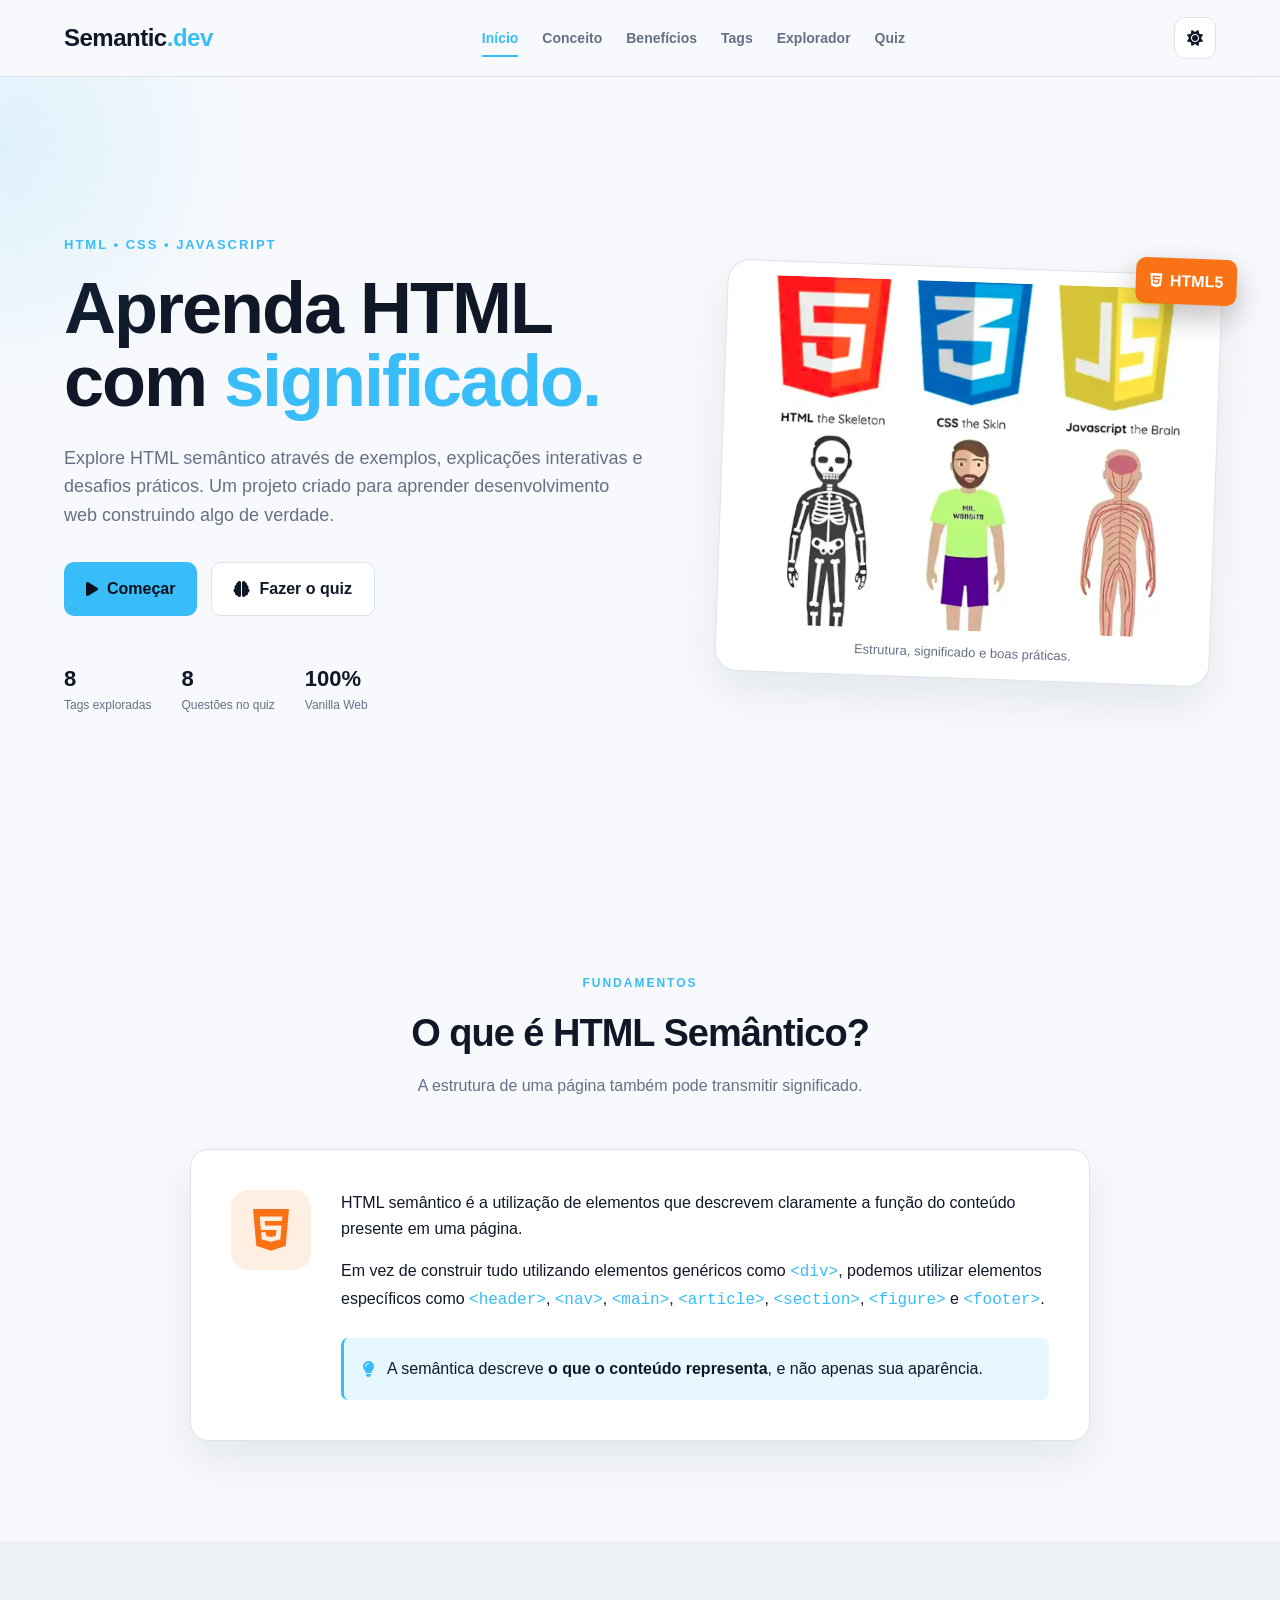
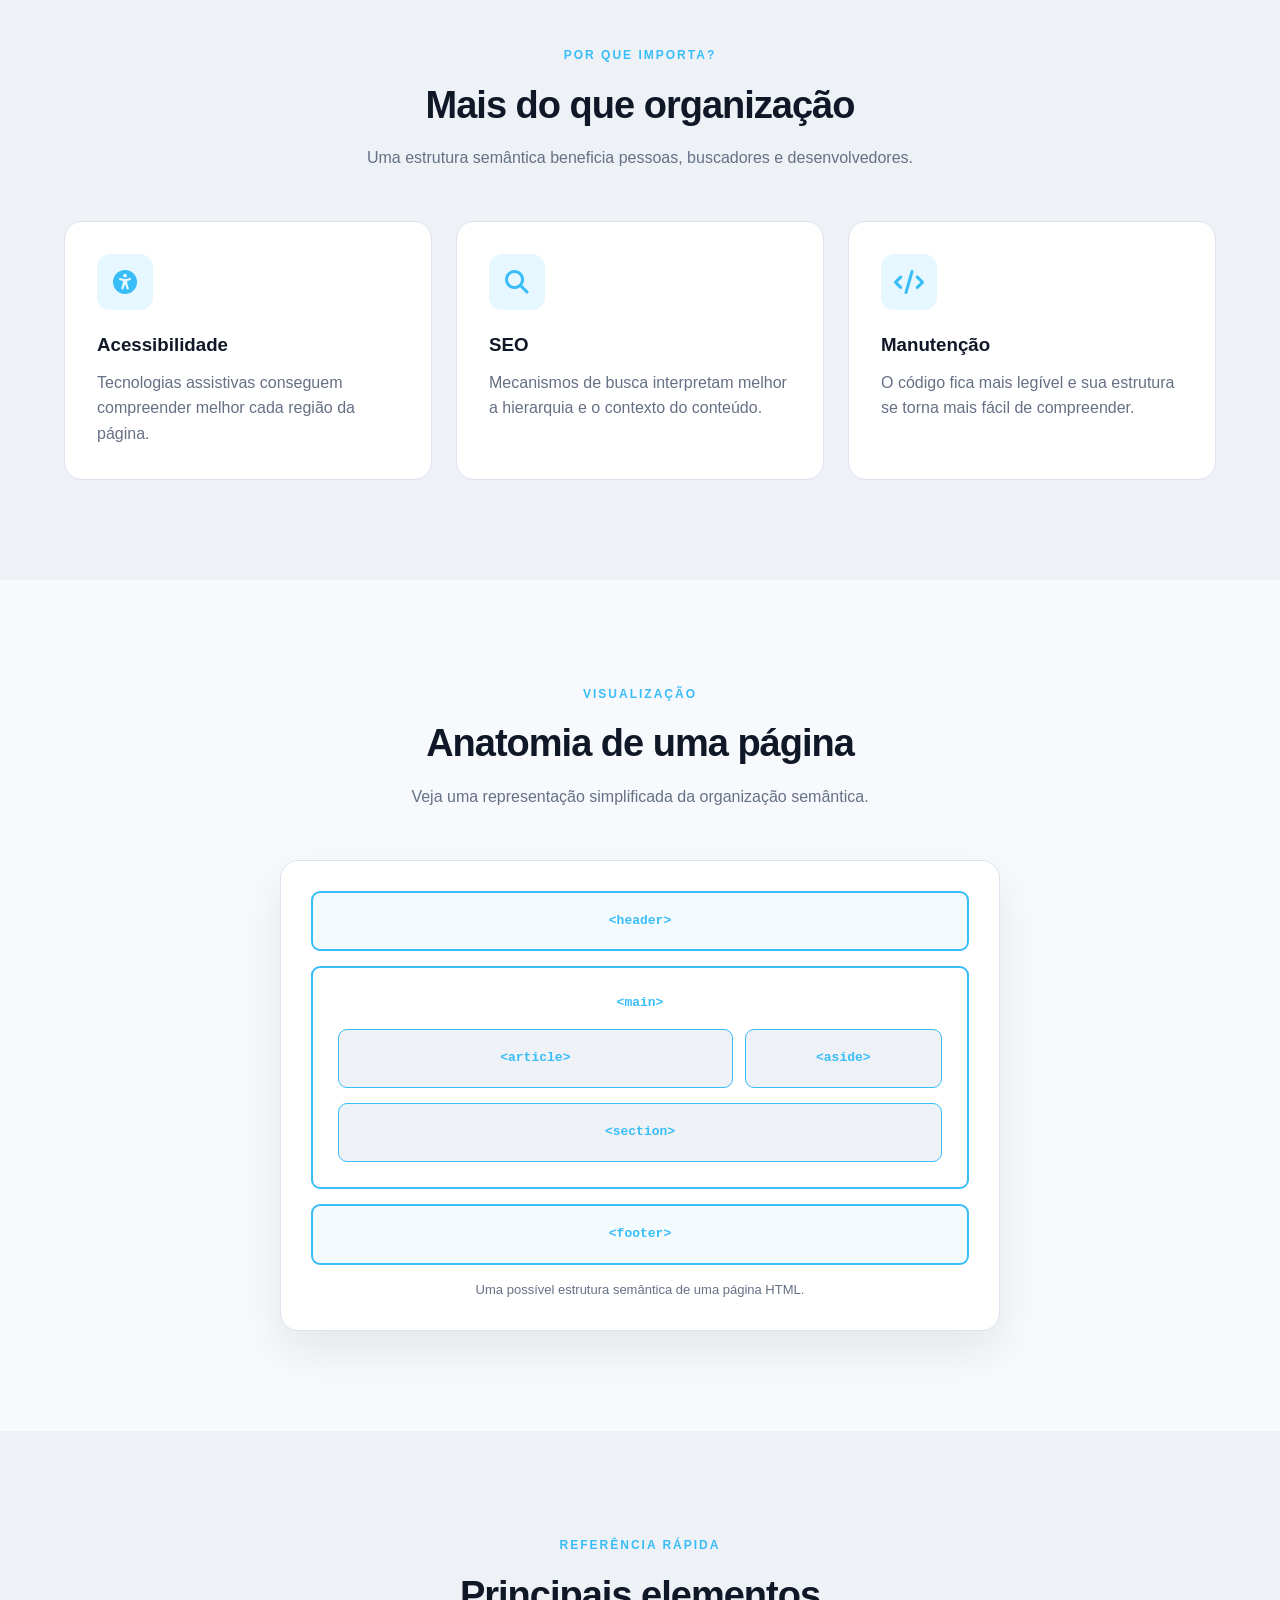
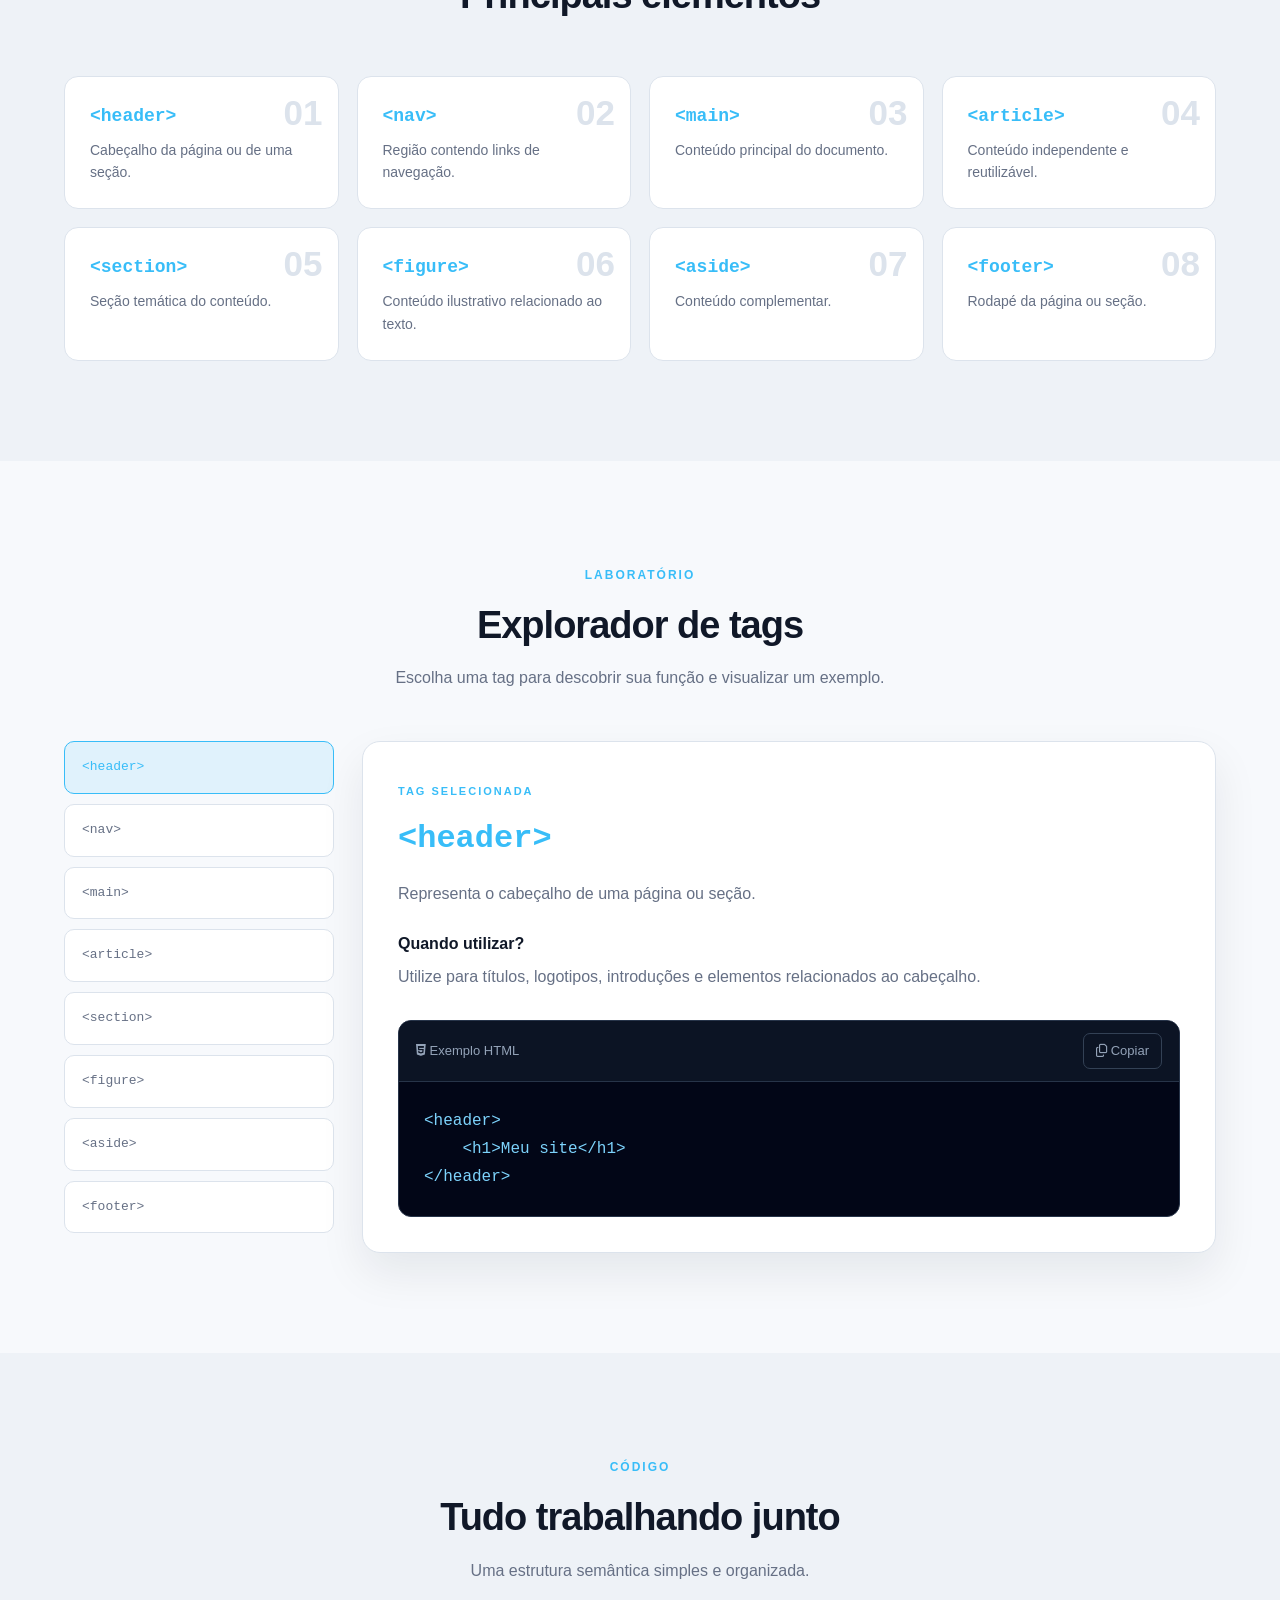
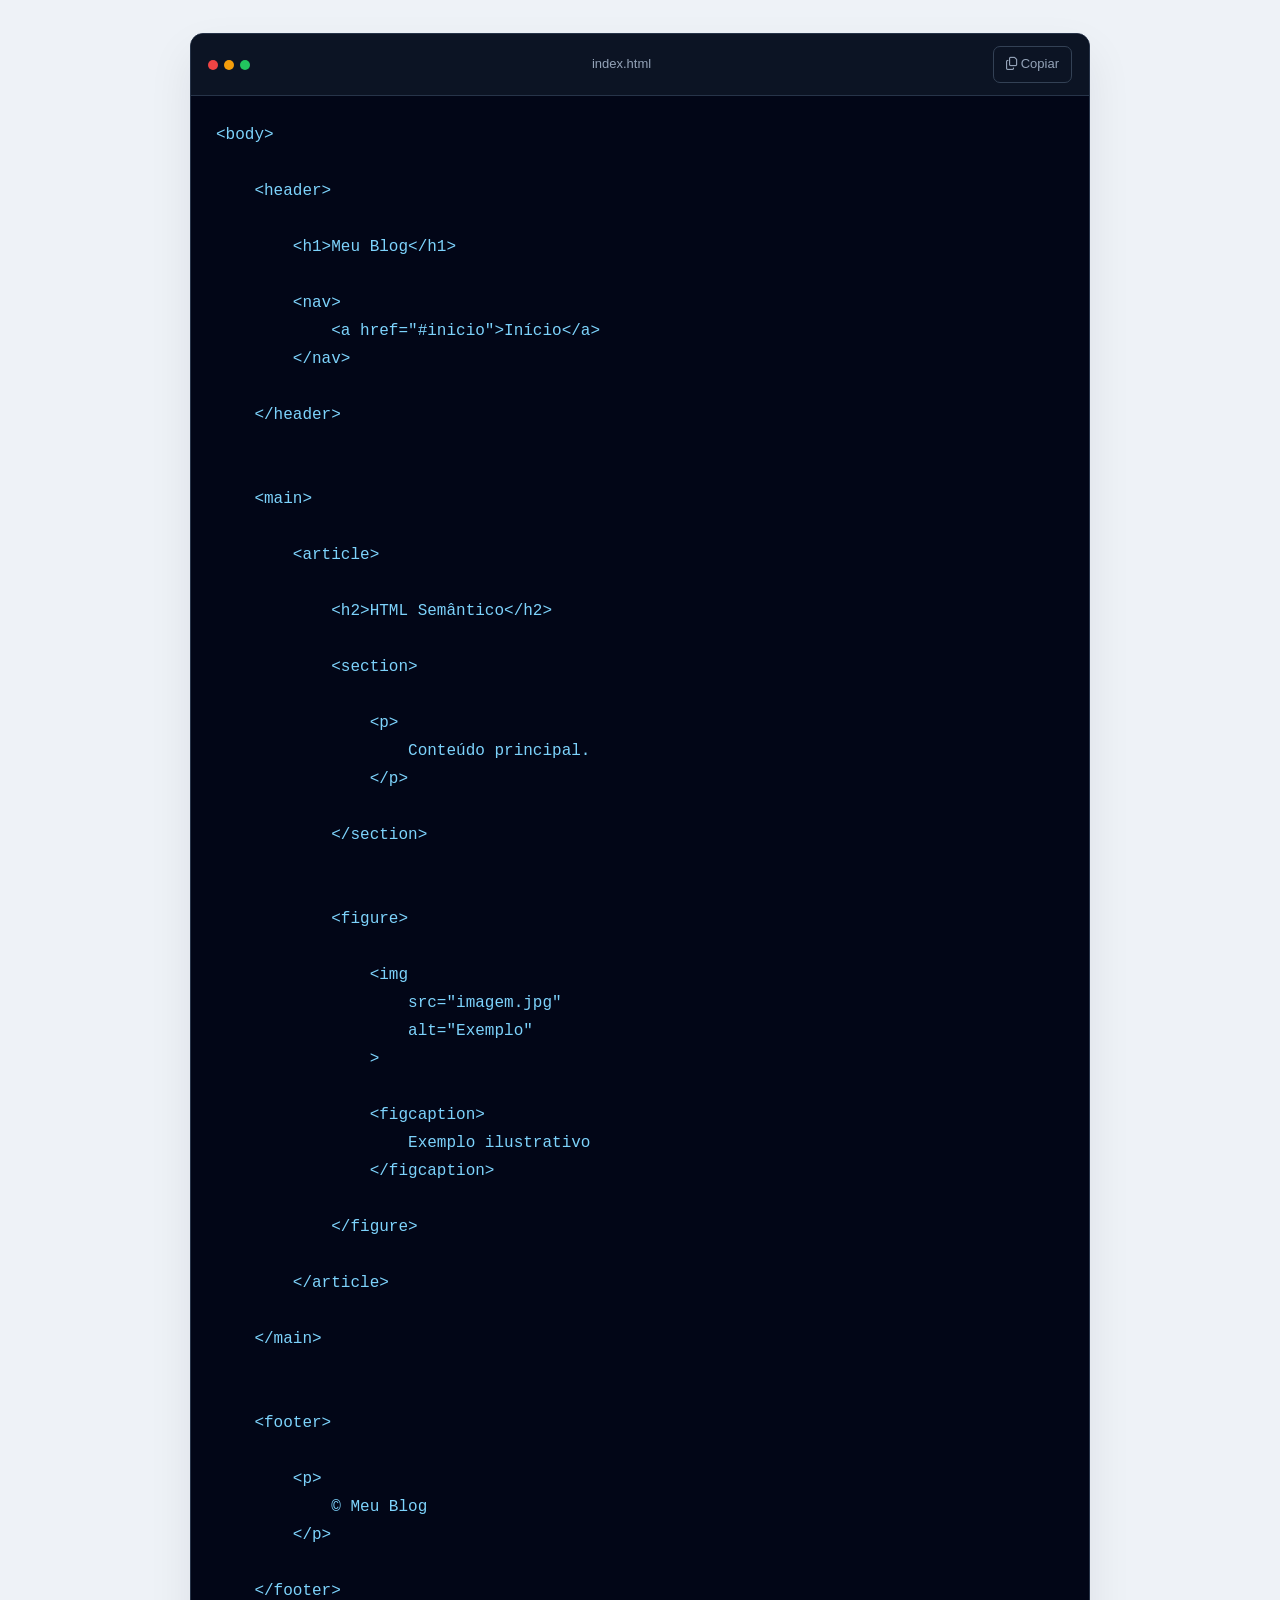
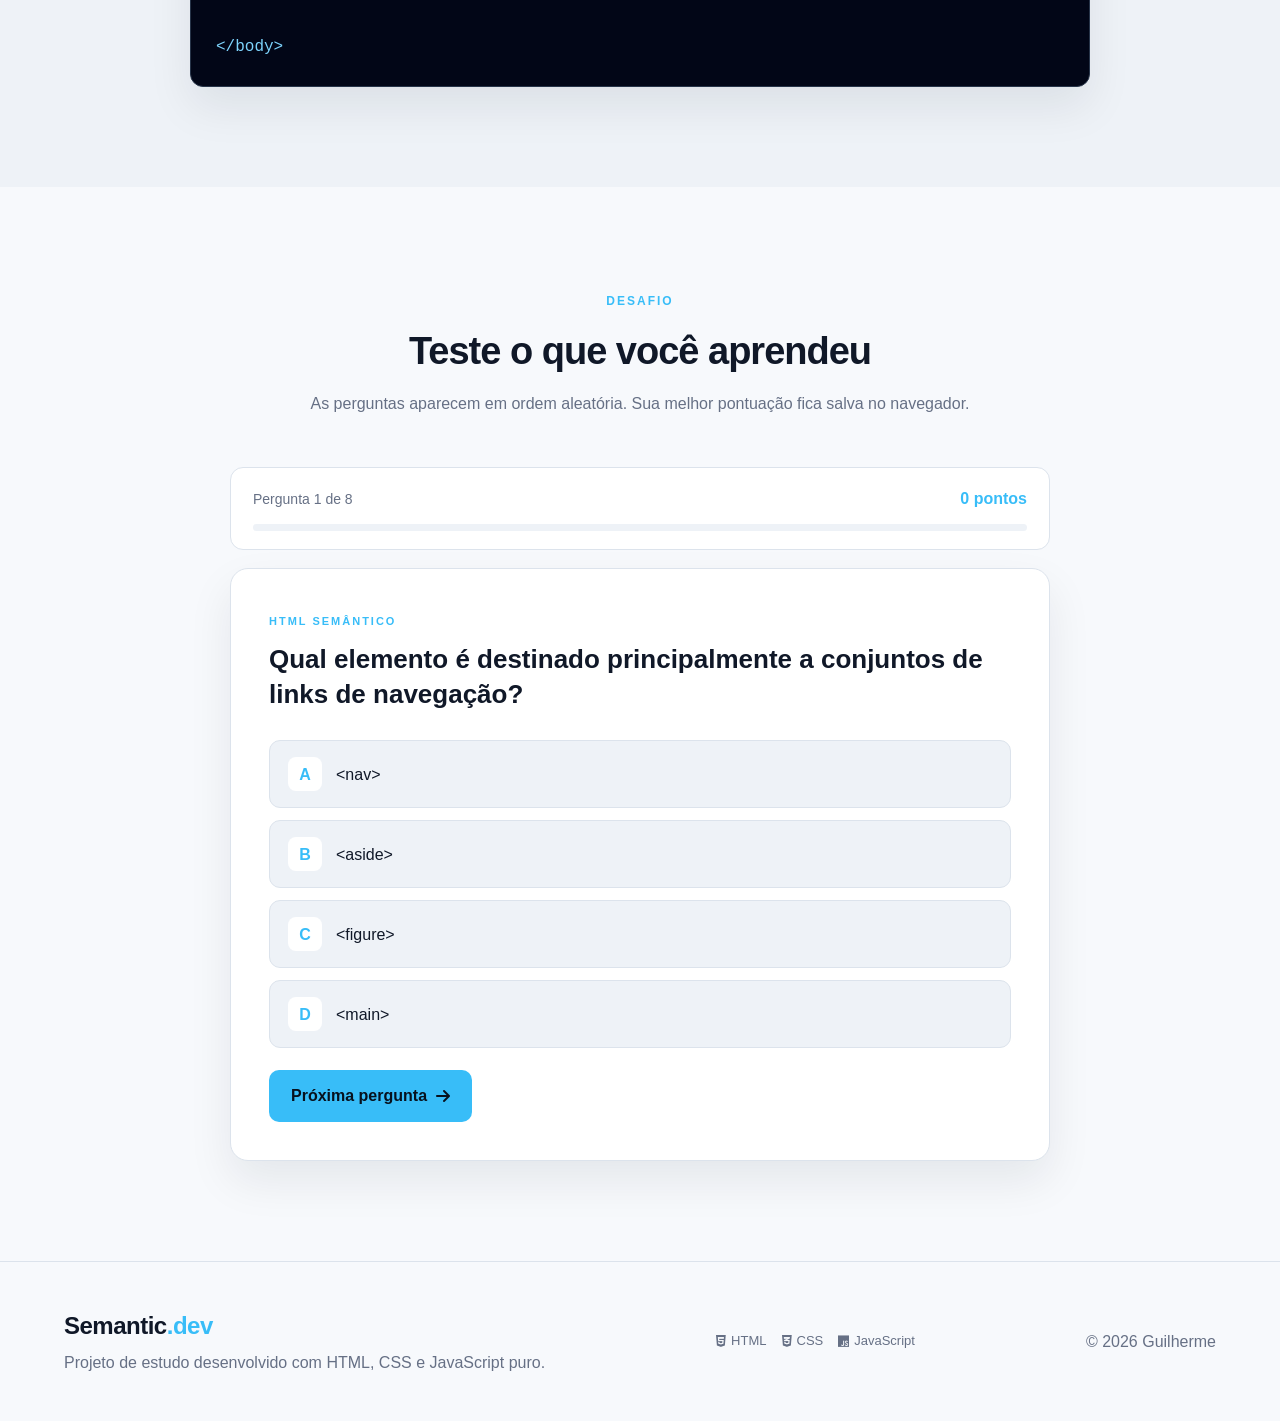
==== commit 89ff4f6e: "feat: adiciona plataforma interativa e quiz de html semantico" ====
--- a/index.html
+++ b/index.html
@@ -11,15 +11,12 @@
 
     <meta
         name="description"
-        content="Projeto educacional interativo sobre HTML semântico, acessibilidade, SEO e desenvolvimento web."
+        content="Plataforma interativa para estudar HTML semântico, acessibilidade, SEO e desenvolvimento web."
     >
 
-    <title>Semantic Tech Blog</title>
-
-    <link
-        rel="stylesheet"
-        href="css/style.css"
-    >
+    <title>Semantic.dev | Aprenda HTML Semântico</title>
+
+    <link rel="stylesheet" href="css/style.css">
 
     <link
         rel="stylesheet"
@@ -28,6 +25,14 @@
 </head>
 
 <body>
+
+    <!-- PROGRESSO DE LEITURA -->
+
+    <div
+        id="page-progress"
+        class="page-progress"
+    ></div>
+
 
     <!-- HEADER -->
 
@@ -54,17 +59,13 @@
                 </a>
 
                 <a href="#semantica">
-                    Semântica
+                    Conceito
                 </a>
 
                 <a href="#beneficios">
                     Benefícios
                 </a>
 
-                <a href="#estrutura">
-                    Estrutura
-                </a>
-
                 <a href="#tags">
                     Tags
                 </a>
@@ -73,6 +74,10 @@
                     Explorador
                 </a>
 
+                <a href="#quiz">
+                    Quiz
+                </a>
+
             </nav>
 
 
@@ -81,7 +86,8 @@
                 <button
                     id="theme-toggle"
                     class="icon-button"
-                    aria-label="Alternar entre tema claro e escuro"
+                    aria-label="Alternar tema"
+                    title="Alternar tema"
                 >
                     <i class="fa-solid fa-moon"></i>
                 </button>
@@ -90,7 +96,7 @@
                 <button
                     id="menu-toggle"
                     class="icon-button menu-button"
-                    aria-label="Abrir menu de navegação"
+                    aria-label="Abrir menu"
                 >
                     <i class="fa-solid fa-bars"></i>
                 </button>
@@ -102,7 +108,7 @@
     </header>
 
 
-    <!-- CONTEÚDO PRINCIPAL -->
+    <!-- CONTEÚDO -->
 
     <main>
 
@@ -118,19 +124,22 @@
 
                 <div class="hero-text">
 
-                    <span class="tag">
-                        HTML • CSS • JavaScript
+                    <span class="eyebrow">
+                        HTML • CSS • JAVASCRIPT
                     </span>
 
+
                     <h1>
-                        Desenvolvendo páginas com
+                        Aprenda HTML com
                         <span>significado.</span>
                     </h1>
 
+
                     <p>
-                        Um projeto educacional criado para estudar
-                        HTML semântico, acessibilidade, SEO e boas
-                        práticas no desenvolvimento web.
+                        Explore HTML semântico através de exemplos,
+                        explicações interativas e desafios práticos.
+                        Um projeto criado para aprender desenvolvimento
+                        web construindo algo de verdade.
                     </p>
 
 
@@ -140,30 +149,60 @@
                             href="#semantica"
                             class="button primary-button"
                         >
-                            Começar a aprender
+                            <i class="fa-solid fa-play"></i>
+
+                            Começar
                         </a>
 
+
                         <a
-                            href="#explorador"
+                            href="#quiz"
                             class="button secondary-button"
                         >
-                            Explorar tags
+                            <i class="fa-solid fa-brain"></i>
+
+                            Fazer o quiz
                         </a>
 
                     </div>
 
+
+                    <div class="hero-stats">
+
+                        <div>
+                            <strong>8</strong>
+                            <span>Tags exploradas</span>
+                        </div>
+
+                        <div>
+                            <strong>8</strong>
+                            <span>Questões no quiz</span>
+                        </div>
+
+                        <div>
+                            <strong>100%</strong>
+                            <span>Vanilla Web</span>
+                        </div>
+
+                    </div>
+
                 </div>
 
 
                 <figure class="hero-image">
+
+                    <div class="image-badge">
+                        <i class="fa-brands fa-html5"></i>
+                        HTML5
+                    </div>
 
                     <img
                         src="img/html-semantico.jpg"
-                        alt="Ilustração relacionada ao desenvolvimento com HTML semântico"
+                        alt="Representação relacionada ao desenvolvimento web e HTML semântico"
                     >
 
                     <figcaption>
-                        Estrutura e organização de páginas web.
+                        Estrutura, significado e boas práticas.
                     </figcaption>
 
                 </figure>
@@ -173,7 +212,7 @@
         </section>
 
 
-        <!-- O QUE É HTML SEMÂNTICO -->
+        <!-- CONCEITO -->
 
         <section
             class="section"
@@ -185,7 +224,7 @@
                 <div class="section-title">
 
                     <span>
-                        CONCEITO
+                        FUNDAMENTOS
                     </span>
 
                     <h2>
@@ -193,9 +232,7 @@
                     </h2>
 
                     <p>
-                        HTML não serve apenas para posicionar conteúdo.
-                        Seus elementos também podem descrever o significado
-                        de cada parte da página.
+                        A estrutura de uma página também pode transmitir significado.
                     </p>
 
                 </div>
@@ -203,19 +240,23 @@
 
                 <article class="content-card">
 
-                    <i class="fa-brands fa-html5 content-icon"></i>
+                    <div class="large-icon">
+                        <i class="fa-brands fa-html5"></i>
+                    </div>
+
 
                     <div>
 
                         <p>
-                            HTML semântico utiliza elementos que indicam
-                            claramente a função do conteúdo dentro de uma página.
+                            HTML semântico é a utilização de elementos que
+                            descrevem claramente a função do conteúdo presente
+                            em uma página.
                         </p>
 
                         <p>
-                            Em vez de utilizar apenas elementos genéricos como
-                            <code>&lt;div&gt;</code>, podemos utilizar elementos
-                            específicos como
+                            Em vez de construir tudo utilizando elementos
+                            genéricos como <code>&lt;div&gt;</code>, podemos
+                            utilizar elementos específicos como
                             <code>&lt;header&gt;</code>,
                             <code>&lt;nav&gt;</code>,
                             <code>&lt;main&gt;</code>,
@@ -225,6 +266,18 @@
                             <code>&lt;footer&gt;</code>.
                         </p>
 
+                        <div class="concept-highlight">
+
+                            <i class="fa-solid fa-lightbulb"></i>
+
+                            <p>
+                                A semântica descreve
+                                <strong>o que o conteúdo representa</strong>,
+                                e não apenas sua aparência.
+                            </p>
+
+                        </div>
+
                     </div>
 
                 </article>
@@ -246,16 +299,16 @@
                 <div class="section-title">
 
                     <span>
-                        BENEFÍCIOS
+                        POR QUE IMPORTA?
                     </span>
 
                     <h2>
-                        Por que utilizar HTML semântico?
+                        Mais do que organização
                     </h2>
 
                     <p>
-                        Uma boa estrutura melhora tanto a experiência de
-                        desenvolvimento quanto a utilização da página.
+                        Uma estrutura semântica beneficia pessoas,
+                        buscadores e desenvolvedores.
                     </p>
 
                 </div>
@@ -263,13 +316,10 @@
 
                 <div class="cards">
 
-
                     <article class="card">
 
                         <div class="card-icon">
-
                             <i class="fa-solid fa-universal-access"></i>
-
                         </div>
 
                         <h3>
@@ -277,8 +327,8 @@
                         </h3>
 
                         <p>
-                            Facilita a interpretação da página por leitores
-                            de tela e outras tecnologias assistivas.
+                            Tecnologias assistivas conseguem compreender
+                            melhor cada região da página.
                         </p>
 
                     </article>
@@ -287,9 +337,7 @@
                     <article class="card">
 
                         <div class="card-icon">
-
                             <i class="fa-solid fa-magnifying-glass"></i>
-
                         </div>
 
                         <h3>
@@ -297,8 +345,8 @@
                         </h3>
 
                         <p>
-                            Ajuda mecanismos de busca a compreender melhor
-                            a organização e o significado do conteúdo.
+                            Mecanismos de busca interpretam melhor
+                            a hierarquia e o contexto do conteúdo.
                         </p>
 
                     </article>
@@ -307,9 +355,7 @@
                     <article class="card">
 
                         <div class="card-icon">
-
                             <i class="fa-solid fa-code"></i>
-
                         </div>
 
                         <h3>
@@ -317,8 +363,8 @@
                         </h3>
 
                         <p>
-                            Deixa o código mais organizado, legível e
-                            fácil de modificar no futuro.
+                            O código fica mais legível e sua estrutura
+                            se torna mais fácil de compreender.
                         </p>
 
                     </article>
@@ -342,16 +388,15 @@
                 <div class="section-title">
 
                     <span>
-                        ESTRUTURA
+                        VISUALIZAÇÃO
                     </span>
 
                     <h2>
-                        Anatomia de uma página semântica
+                        Anatomia de uma página
                     </h2>
 
                     <p>
-                        Uma página pode ser dividida em regiões que possuem
-                        funções específicas.
+                        Veja uma representação simplificada da organização semântica.
                     </p>
 
                 </div>
@@ -359,7 +404,7 @@
 
                 <figure class="semantic-figure">
 
-                    <div class="semantic-box">
+                    <div class="semantic-box header-box">
                         &lt;header&gt;
                     </div>
 
@@ -368,9 +413,18 @@
 
                         &lt;main&gt;
 
-                        <div class="semantic-box inner">
-                            &lt;article&gt;
-                        </div>
+                        <div class="semantic-columns">
+
+                            <div class="semantic-box inner">
+                                &lt;article&gt;
+                            </div>
+
+                            <div class="semantic-box inner">
+                                &lt;aside&gt;
+                            </div>
+
+                        </div>
+
 
                         <div class="semantic-box inner">
                             &lt;section&gt;
@@ -379,14 +433,13 @@
                     </div>
 
 
-                    <div class="semantic-box">
+                    <div class="semantic-box footer-box">
                         &lt;footer&gt;
                     </div>
 
 
                     <figcaption>
-                        Exemplo simplificado da estrutura semântica
-                        de uma página HTML.
+                        Uma possível estrutura semântica de uma página HTML.
                     </figcaption>
 
                 </figure>
@@ -396,7 +449,7 @@
         </section>
 
 
-        <!-- PRINCIPAIS TAGS -->
+        <!-- TAGS -->
 
         <section
             class="section section-alt"
@@ -408,124 +461,71 @@
                 <div class="section-title">
 
                     <span>
-                        REFERÊNCIA
+                        REFERÊNCIA RÁPIDA
                     </span>
 
                     <h2>
-                        Principais tags semânticas
+                        Principais elementos
                     </h2>
 
-                    <p>
-                        Algumas das tags mais importantes para organizar
-                        uma página HTML.
-                    </p>
-
                 </div>
 
 
                 <div class="tag-grid">
 
                     <article>
-
-                        <code>
-                            &lt;header&gt;
-                        </code>
-
-                        <p>
-                            Cabeçalho da página ou de uma seção.
-                        </p>
-
+                        <span class="tag-number">01</span>
+                        <code>&lt;header&gt;</code>
+                        <p>Cabeçalho da página ou de uma seção.</p>
                     </article>
 
 
                     <article>
-
-                        <code>
-                            &lt;nav&gt;
-                        </code>
-
-                        <p>
-                            Área destinada à navegação.
-                        </p>
-
+                        <span class="tag-number">02</span>
+                        <code>&lt;nav&gt;</code>
+                        <p>Região contendo links de navegação.</p>
                     </article>
 
 
                     <article>
-
-                        <code>
-                            &lt;main&gt;
-                        </code>
-
-                        <p>
-                            Conteúdo principal da página.
-                        </p>
-
+                        <span class="tag-number">03</span>
+                        <code>&lt;main&gt;</code>
+                        <p>Conteúdo principal do documento.</p>
                     </article>
 
 
                     <article>
-
-                        <code>
-                            &lt;article&gt;
-                        </code>
-
-                        <p>
-                            Conteúdo independente e completo.
-                        </p>
-
+                        <span class="tag-number">04</span>
+                        <code>&lt;article&gt;</code>
+                        <p>Conteúdo independente e reutilizável.</p>
                     </article>
 
 
                     <article>
-
-                        <code>
-                            &lt;section&gt;
-                        </code>
-
-                        <p>
-                            Agrupa conteúdos relacionados.
-                        </p>
-
+                        <span class="tag-number">05</span>
+                        <code>&lt;section&gt;</code>
+                        <p>Seção temática do conteúdo.</p>
                     </article>
 
 
                     <article>
-
-                        <code>
-                            &lt;figure&gt;
-                        </code>
-
-                        <p>
-                            Representa conteúdo ilustrativo.
-                        </p>
-
+                        <span class="tag-number">06</span>
+                        <code>&lt;figure&gt;</code>
+                        <p>Conteúdo ilustrativo relacionado ao texto.</p>
                     </article>
 
 
                     <article>
-
-                        <code>
-                            &lt;aside&gt;
-                        </code>
-
-                        <p>
-                            Conteúdo complementar.
-                        </p>
-
+                        <span class="tag-number">07</span>
+                        <code>&lt;aside&gt;</code>
+                        <p>Conteúdo complementar.</p>
                     </article>
 
 
                     <article>
-
-                        <code>
-                            &lt;footer&gt;
-                        </code>
-
-                        <p>
-                            Rodapé da página ou seção.
-                        </p>
-
+                        <span class="tag-number">08</span>
+                        <code>&lt;footer&gt;</code>
+                        <p>Rodapé da página ou seção.</p>
                     </article>
 
                 </div>
@@ -535,7 +535,7 @@
         </section>
 
 
-        <!-- EXPLORADOR INTERATIVO -->
+        <!-- EXPLORADOR -->
 
         <section
             class="section"
@@ -547,23 +547,21 @@
                 <div class="section-title">
 
                     <span>
-                        INTERATIVO
+                        LABORATÓRIO
                     </span>
 
                     <h2>
-                        Explorador de tags semânticas
+                        Explorador de tags
                     </h2>
 
                     <p>
-                        Clique em uma tag para entender sua função
-                        e visualizar um exemplo de utilização.
+                        Escolha uma tag para descobrir sua função e visualizar um exemplo.
                     </p>
 
                 </div>
 
 
                 <div class="tag-explorer">
-
 
                     <div class="tag-selector">
 
@@ -632,10 +630,12 @@
                             TAG SELECIONADA
                         </span>
 
+
                         <h3 id="tag-title">
                             &lt;header&gt;
                         </h3>
 
+
                         <p id="tag-description">
                             Representa o cabeçalho de uma página ou seção.
                         </p>
@@ -645,9 +645,10 @@
                             Quando utilizar?
                         </h4>
 
+
                         <p id="tag-usage">
                             Utilize para títulos, logotipos, introduções
-                            e outros elementos relacionados ao cabeçalho.
+                            e elementos relacionados ao cabeçalho.
                         </p>
 
 
@@ -656,18 +657,17 @@
                             <div class="code-header">
 
                                 <span>
+                                    <i class="fa-brands fa-html5"></i>
                                     Exemplo HTML
                                 </span>
+
 
                                 <button
                                     id="copy-tag-code"
                                     class="copy-button"
                                 >
-
                                     <i class="fa-regular fa-copy"></i>
-
                                     Copiar
-
                                 </button>
 
                             </div>
@@ -688,28 +688,24 @@
         </section>
 
 
-        <!-- EXEMPLO COMPLETO -->
-
-        <section
-            class="section section-alt"
-            id="exemplo"
-        >
+        <!-- EXEMPLO DE CÓDIGO -->
+
+        <section class="section section-alt">
 
             <div class="container">
 
                 <div class="section-title">
 
                     <span>
-                        NA PRÁTICA
+                        CÓDIGO
                     </span>
 
                     <h2>
-                        Uma página semântica completa
+                        Tudo trabalhando junto
                     </h2>
 
                     <p>
-                        Veja como diferentes elementos semânticos
-                        podem trabalhar juntos.
+                        Uma estrutura semântica simples e organizada.
                     </p>
 
                 </div>
@@ -728,7 +724,7 @@
                         </div>
 
 
-                        <span class="code-file-name">
+                        <span>
                             index.html
                         </span>
 
@@ -737,11 +733,8 @@
                             id="copy-main-code"
                             class="copy-button"
                         >
-
                             <i class="fa-regular fa-copy"></i>
-
-                            Copiar código
-
+                            Copiar
                         </button>
 
                     </div>
@@ -769,7 +762,7 @@
             &lt;section&gt;
 
                 &lt;p&gt;
-                    Conteúdo do artigo.
+                    Conteúdo principal.
                 &lt;/p&gt;
 
             &lt;/section&gt;
@@ -796,12 +789,177 @@
     &lt;footer&gt;
 
         &lt;p&gt;
-            Meu site
+            © Meu Blog
         &lt;/p&gt;
 
     &lt;/footer&gt;
 
 &lt;/body&gt;</code></pre>
+
+                </div>
+
+            </div>
+
+        </section>
+
+
+        <!-- QUIZ -->
+
+        <section
+            class="section"
+            id="quiz"
+        >
+
+            <div class="container">
+
+                <div class="section-title">
+
+                    <span>
+                        DESAFIO
+                    </span>
+
+                    <h2>
+                        Teste o que você aprendeu
+                    </h2>
+
+                    <p>
+                        As perguntas aparecem em ordem aleatória.
+                        Sua melhor pontuação fica salva no navegador.
+                    </p>
+
+                </div>
+
+
+                <div class="quiz-shell">
+
+
+                    <div class="quiz-dashboard">
+
+                        <div>
+
+                            <span
+                                id="quiz-counter"
+                                class="quiz-counter"
+                            >
+                                Pergunta 1 de 8
+                            </span>
+
+                            <strong id="quiz-score">
+                                0 pontos
+                            </strong>
+
+                        </div>
+
+
+                        <div class="quiz-progress">
+
+                            <div
+                                id="quiz-progress-bar"
+                                class="quiz-progress-bar"
+                            ></div>
+
+                        </div>
+
+                    </div>
+
+
+                    <article
+                        class="quiz-card"
+                        id="quiz-card"
+                    >
+
+                        <span class="quiz-label">
+                            HTML SEMÂNTICO
+                        </span>
+
+
+                        <h3 id="quiz-question">
+                            Carregando pergunta...
+                        </h3>
+
+
+                        <div
+                            id="quiz-options"
+                            class="quiz-options"
+                        ></div>
+
+
+                        <div
+                            id="quiz-feedback"
+                            class="quiz-feedback"
+                            aria-live="polite"
+                        ></div>
+
+
+                        <button
+                            id="next-question"
+                            class="button primary-button quiz-next"
+                            hidden
+                        >
+                            Próxima pergunta
+
+                            <i class="fa-solid fa-arrow-right"></i>
+                        </button>
+
+                    </article>
+
+
+                    <article
+                        class="quiz-result"
+                        id="quiz-result"
+                        hidden
+                    >
+
+                        <div class="result-icon">
+                            <i class="fa-solid fa-trophy"></i>
+                        </div>
+
+
+                        <span>
+                            QUIZ CONCLUÍDO
+                        </span>
+
+
+                        <h3 id="result-title">
+                            Excelente!
+                        </h3>
+
+
+                        <p
+                            id="result-score"
+                            class="result-score"
+                        ></p>
+
+
+                        <p
+                            id="result-message"
+                            class="result-message"
+                        ></p>
+
+
+                        <div class="best-score-box">
+
+                            <i class="fa-solid fa-medal"></i>
+
+                            Melhor resultado:
+
+                            <strong id="best-score">
+                                0/8
+                            </strong>
+
+                        </div>
+
+
+                        <button
+                            id="restart-quiz"
+                            class="button primary-button"
+                        >
+                            <i class="fa-solid fa-rotate-right"></i>
+
+                            Refazer quiz
+                        </button>
+
+                    </article>
 
                 </div>
 
@@ -828,14 +986,35 @@
                 </a>
 
                 <p>
-                    Projeto de estudo sobre desenvolvimento web.
+                    Projeto de estudo desenvolvido com HTML,
+                    CSS e JavaScript puro.
                 </p>
 
             </div>
 
 
+            <div class="footer-tech">
+
+                <span>
+                    <i class="fa-brands fa-html5"></i>
+                    HTML
+                </span>
+
+                <span>
+                    <i class="fa-brands fa-css3-alt"></i>
+                    CSS
+                </span>
+
+                <span>
+                    <i class="fa-brands fa-js"></i>
+                    JavaScript
+                </span>
+
+            </div>
+
+
             <p>
-                © 2026 Guilherme
+                © <span id="current-year"></span> Guilherme
             </p>
 
         </div>
@@ -848,11 +1027,9 @@
     <button
         id="back-to-top"
         class="back-to-top"
-        aria-label="Voltar ao topo da página"
+        aria-label="Voltar ao topo"
     >
-
         <i class="fa-solid fa-arrow-up"></i>
-
     </button>
 
 
--- a/css/style.css
+++ b/css/style.css
@@ -3,23 +3,34 @@
 ========================= */
 
 :root {
-    --bg: #0b1120;
-    --bg-alt: #111827;
-
-    --surface: #172033;
-    --surface-hover: #1e293b;
-
-    --text: #e5e7eb;
-    --muted: #94a3b8;
+    --bg: #080d18;
+    --bg-alt: #0d1422;
+
+    --surface: #131d2e;
+    --surface-light: #19263a;
+    --surface-hover: #1d2b42;
+
+    --text: #e8edf5;
+    --muted: #8d9bad;
 
     --primary: #38bdf8;
     --primary-dark: #0284c7;
-
-    --border: #334155;
-
-    --shadow: 0 20px 50px rgba(0, 0, 0, 0.3);
-
-    --radius: 16px;
+    --primary-soft: rgba(56, 189, 248, 0.12);
+
+    --success: #22c55e;
+    --success-soft: rgba(34, 197, 94, 0.12);
+
+    --danger: #ef4444;
+    --danger-soft: rgba(239, 68, 68, 0.12);
+
+    --warning: #f59e0b;
+
+    --border: #29384d;
+
+    --shadow:
+        0 20px 60px rgba(0, 0, 0, 0.3);
+
+    --radius: 18px;
 }
 
 
@@ -28,18 +39,20 @@
 ========================= */
 
 body.light {
-    --bg: #f8fafc;
+    --bg: #f7f9fc;
     --bg-alt: #eef2f7;
 
     --surface: #ffffff;
-    --surface-hover: #f1f5f9;
-
-    --text: #0f172a;
-    --muted: #64748b;
-
-    --border: #dbe2ea;
-
-    --shadow: 0 20px 40px rgba(15, 23, 42, 0.08);
+    --surface-light: #f5f7fa;
+    --surface-hover: #eef2f7;
+
+    --text: #101828;
+    --muted: #667085;
+
+    --border: #dce3ec;
+
+    --shadow:
+        0 20px 45px rgba(15, 23, 42, 0.08);
 }
 
 
@@ -50,7 +63,6 @@
 * {
     margin: 0;
     padding: 0;
-
     box-sizing: border-box;
 }
 
@@ -62,25 +74,24 @@
 
 body {
     font-family:
+        Inter,
         Arial,
         Helvetica,
         sans-serif;
 
     background: var(--bg);
-
     color: var(--text);
 
     line-height: 1.6;
 
     transition:
-        background 0.3s ease,
-        color 0.3s ease;
+        background 0.3s,
+        color 0.3s;
 }
 
 
 img {
     display: block;
-
     max-width: 100%;
 }
 
@@ -90,8 +101,45 @@
 }
 
 
+button,
+a {
+    -webkit-tap-highlight-color: transparent;
+}
+
+
 section {
-    scroll-margin-top: 85px;
+    scroll-margin-top: 90px;
+}
+
+
+code {
+    font-family:
+        "Courier New",
+        monospace;
+}
+
+
+/* =========================
+   PROGRESSO DA PÁGINA
+========================= */
+
+.page-progress {
+    position: fixed;
+
+    top: 0;
+    left: 0;
+
+    width: 0;
+    height: 3px;
+
+    background:
+        linear-gradient(
+            90deg,
+            var(--primary),
+            #818cf8
+        );
+
+    z-index: 5000;
 }
 
 
@@ -101,9 +149,7 @@
 
 .container {
     width: 90%;
-
-    max-width: 1150px;
-
+    max-width: 1160px;
     margin: auto;
 }
 
@@ -119,27 +165,25 @@
 
     z-index: 1000;
 
-    background: rgba(11, 17, 32, 0.92);
-
-    backdrop-filter: blur(12px);
+    background: rgba(8, 13, 24, 0.88);
+
+    backdrop-filter: blur(16px);
 
     border-bottom: 1px solid var(--border);
 }
 
 
 body.light .header {
-    background: rgba(248, 250, 252, 0.92);
+    background: rgba(247, 249, 252, 0.9);
 }
 
 
 .header-content {
-    min-height: 75px;
+    min-height: 76px;
 
     display: flex;
-
+    align-items: center;
     justify-content: space-between;
-
-    align-items: center;
 }
 
 
@@ -153,8 +197,9 @@
     text-decoration: none;
 
     font-size: 24px;
-
-    font-weight: bold;
+    font-weight: 800;
+
+    letter-spacing: -0.5px;
 }
 
 
@@ -169,8 +214,7 @@
 
 .nav {
     display: flex;
-
-    gap: 25px;
+    gap: 24px;
 }
 
 
@@ -181,13 +225,15 @@
 
     text-decoration: none;
 
+    font-size: 14px;
     font-weight: 600;
 
     transition: 0.3s;
 }
 
 
-.nav a:hover {
+.nav a:hover,
+.nav a.active {
     color: var(--primary);
 }
 
@@ -198,11 +244,9 @@
     position: absolute;
 
     left: 0;
-
-    bottom: -6px;
+    bottom: -8px;
 
     width: 0;
-
     height: 2px;
 
     background: var(--primary);
@@ -211,7 +255,8 @@
 }
 
 
-.nav a:hover::after {
+.nav a:hover::after,
+.nav a.active::after {
     width: 100%;
 }
 
@@ -222,19 +267,19 @@
 
 .header-actions {
     display: flex;
-
     gap: 10px;
 }
 
 
 .icon-button {
     width: 42px;
-
     height: 42px;
 
+    display: grid;
+    place-items: center;
+
     border: 1px solid var(--border);
-
-    border-radius: 10px;
+    border-radius: 11px;
 
     background: var(--surface);
 
@@ -265,46 +310,81 @@
 ========================= */
 
 .hero {
+    position: relative;
+
     min-height: 88vh;
 
     display: flex;
-
     align-items: center;
+
+    overflow: hidden;
+}
+
+
+.hero::before {
+    content: "";
+
+    position: absolute;
+
+    width: 500px;
+    height: 500px;
+
+    left: -250px;
+    top: -180px;
+
+    background:
+        radial-gradient(
+            circle,
+            rgba(56, 189, 248, 0.13),
+            transparent 70%
+        );
+
+    pointer-events: none;
 }
 
 
 .hero-content {
     display: grid;
 
-    grid-template-columns: 1.1fr 0.9fr;
-
-    gap: 70px;
+    grid-template-columns:
+        1.08fr
+        0.92fr;
+
+    gap: 75px;
 
     align-items: center;
 }
 
 
-.tag {
+.eyebrow {
     display: inline-block;
 
-    color: var(--primary);
-
-    font-size: 14px;
-
-    font-weight: bold;
-
-    letter-spacing: 1px;
-
-    margin-bottom: 15px;
+    margin-bottom: 16px;
+
+    color: var(--primary);
+
+    font-size: 13px;
+    font-weight: 800;
+
+    letter-spacing: 2px;
 }
 
 
 .hero h1 {
-    font-size: clamp(42px, 6vw, 70px);
-
-    line-height: 1.05;
+    max-width: 700px;
 
     margin-bottom: 25px;
+
+    font-size:
+        clamp(
+            44px,
+            6vw,
+            72px
+        );
+
+    line-height: 1.02;
+
+    letter-spacing: -2px;
 }
 
 
@@ -313,19 +393,19 @@
 }
 
 
-.hero p {
-    max-width: 580px;
+.hero-text > p {
+    max-width: 590px;
+
+    margin-bottom: 32px;
 
     color: var(--muted);
 
     font-size: 18px;
-
-    margin-bottom: 30px;
-}
-
-
-/* =========================
-   HERO BUTTONS
+}
+
+
+/* =========================
+   BOTÕES
 ========================= */
 
 .hero-buttons {
@@ -333,20 +413,29 @@
 
     flex-wrap: wrap;
 
-    gap: 15px;
+    gap: 14px;
 }
 
 
 .button {
-    display: inline-block;
-
-    padding: 13px 24px;
-
-    border-radius: 9px;
+    display: inline-flex;
+
+    align-items: center;
+    justify-content: center;
+
+    gap: 9px;
+
+    padding: 13px 22px;
+
+    border: none;
+
+    border-radius: 10px;
 
     text-decoration: none;
 
-    font-weight: bold;
+    font-weight: 700;
+
+    cursor: pointer;
 
     transition: 0.3s;
 }
@@ -355,7 +444,7 @@
 .primary-button {
     background: var(--primary);
 
-    color: #0f172a;
+    color: #07111d;
 }
 
 
@@ -387,17 +476,55 @@
 
 
 /* =========================
+   HERO STATS
+========================= */
+
+.hero-stats {
+    display: flex;
+
+    flex-wrap: wrap;
+
+    gap: 30px;
+
+    margin-top: 45px;
+}
+
+
+.hero-stats div {
+    display: flex;
+
+    flex-direction: column;
+}
+
+
+.hero-stats strong {
+    color: var(--text);
+
+    font-size: 22px;
+}
+
+
+.hero-stats span {
+    color: var(--muted);
+
+    font-size: 12px;
+}
+
+
+/* =========================
    HERO IMAGE
 ========================= */
 
 .hero-image {
+    position: relative;
+
     padding: 14px;
 
     background: var(--surface);
 
     border: 1px solid var(--border);
 
-    border-radius: var(--radius);
+    border-radius: 22px;
 
     box-shadow: var(--shadow);
 
@@ -410,7 +537,7 @@
 .hero-image:hover {
     transform:
         rotate(0deg)
-        scale(1.02);
+        translateY(-5px);
 }
 
 
@@ -421,7 +548,36 @@
 
     object-fit: cover;
 
+    border-radius: 14px;
+}
+
+
+.image-badge {
+    position: absolute;
+
+    top: -17px;
+    right: -15px;
+
+    display: flex;
+    align-items: center;
+
+    gap: 8px;
+
+    padding: 10px 14px;
+
+    background: #f97316;
+
+    color: white;
+
     border-radius: 10px;
+
+    font-weight: 700;
+
+    box-shadow:
+        0 12px 30px
+        rgba(0, 0, 0, 0.25);
+
+    z-index: 2;
 }
 
 
@@ -432,7 +588,7 @@
 
     text-align: center;
 
-    font-size: 14px;
+    font-size: 13px;
 }
 
 
@@ -451,33 +607,38 @@
 
 
 /* =========================
-   TÍTULOS
+   SECTION TITLE
 ========================= */
 
 .section-title {
     max-width: 720px;
 
-    margin: 0 auto 50px;
+    margin:
+        0 auto
+        50px;
 
     text-align: center;
 }
 
 
-.section-title span {
-    color: var(--primary);
-
-    font-size: 13px;
-
-    font-weight: bold;
+.section-title > span {
+    color: var(--primary);
+
+    font-size: 12px;
+    font-weight: 800;
 
     letter-spacing: 2px;
 }
 
 
 .section-title h2 {
-    margin: 8px 0 12px;
+    margin:
+        8px 0
+        10px;
 
     font-size: 38px;
+
+    letter-spacing: -1px;
 }
 
 
@@ -497,12 +658,11 @@
 
     display: grid;
 
-    grid-template-columns: auto 1fr;
+    grid-template-columns:
+        auto 1fr;
 
     gap: 30px;
 
-    align-items: start;
-
     padding: 40px;
 
     background: var(--surface);
@@ -515,8 +675,32 @@
 }
 
 
+.large-icon {
+    width: 80px;
+    height: 80px;
+
+    display: grid;
+
+    place-items: center;
+
+    color: #f97316;
+
+    background:
+        rgba(
+            249,
+            115,
+            22,
+            0.12
+        );
+
+    border-radius: 18px;
+
+    font-size: 48px;
+}
+
+
 .content-card p {
-    margin-bottom: 18px;
+    margin-bottom: 17px;
 }
 
 
@@ -525,23 +709,50 @@
 }
 
 
-.content-icon {
-    color: #f97316;
-
-    font-size: 65px;
-}
-
-
-/* =========================
-   BENEFÍCIOS
+.concept-highlight {
+    display: flex;
+
+    gap: 13px;
+
+    align-items: flex-start;
+
+    margin-top: 25px;
+
+    padding: 18px;
+
+    background: var(--primary-soft);
+
+    border-left:
+        3px solid
+        var(--primary);
+
+    border-radius: 7px;
+}
+
+
+.concept-highlight i {
+    margin-top: 5px;
+
+    color: var(--primary);
+}
+
+
+.concept-highlight p {
+    margin: 0;
+}
+
+
+/* =========================
+   CARDS
 ========================= */
 
 .cards {
     display: grid;
 
-    grid-template-columns: repeat(3, 1fr);
-
-    gap: 25px;
+    grid-template-columns:
+        repeat(3, 1fr);
+
+    gap: 24px;
 }
 
 
@@ -568,9 +779,8 @@
 
 
 .card-icon {
-    width: 55px;
-
-    height: 55px;
+    width: 56px;
+    height: 56px;
 
     display: grid;
 
@@ -578,13 +788,13 @@
 
     margin-bottom: 20px;
 
-    border-radius: 12px;
-
-    background: rgba(56, 189, 248, 0.12);
-
-    color: var(--primary);
-
-    font-size: 25px;
+    background: var(--primary-soft);
+
+    color: var(--primary);
+
+    border-radius: 13px;
+
+    font-size: 24px;
 }
 
 
@@ -599,11 +809,11 @@
 
 
 /* =========================
-   FIGURA SEMÂNTICA
+   ESTRUTURA
 ========================= */
 
 .semantic-figure {
-    max-width: 700px;
+    max-width: 720px;
 
     margin: auto;
 
@@ -624,15 +834,17 @@
 
     padding: 18px;
 
+    color: var(--primary);
+
     border: 2px solid var(--primary);
 
-    border-radius: 8px;
+    border-radius: 9px;
 
     text-align: center;
 
     font-family: monospace;
 
-    font-size: 16px;
+    font-weight: 700;
 }
 
 
@@ -641,12 +853,35 @@
 }
 
 
-.semantic-box .inner {
+.semantic-columns {
+    display: grid;
+
+    grid-template-columns:
+        2fr 1fr;
+
+    gap: 12px;
+}
+
+
+.semantic-box.inner {
     margin-top: 15px;
-
     margin-bottom: 0;
 
     background: var(--bg-alt);
+
+    border-width: 1px;
+}
+
+
+.header-box,
+.footer-box {
+    background:
+        rgba(
+            56,
+            189,
+            248,
+            0.06
+        );
 }
 
 
@@ -657,20 +892,25 @@
 .tag-grid {
     display: grid;
 
-    grid-template-columns: repeat(4, 1fr);
-
-    gap: 20px;
+    grid-template-columns:
+        repeat(4, 1fr);
+
+    gap: 18px;
 }
 
 
 .tag-grid article {
+    position: relative;
+
+    overflow: hidden;
+
     padding: 25px;
 
     background: var(--surface);
 
     border: 1px solid var(--border);
 
-    border-radius: 12px;
+    border-radius: 14px;
 
     transition: 0.3s;
 }
@@ -679,7 +919,20 @@
 .tag-grid article:hover {
     border-color: var(--primary);
 
-    transform: translateY(-5px);
+    transform: translateY(-6px);
+}
+
+
+.tag-number {
+    position: absolute;
+
+    right: 15px;
+    top: 8px;
+
+    color: var(--border);
+
+    font-size: 35px;
+    font-weight: 800;
 }
 
 
@@ -691,15 +944,18 @@
     color: var(--primary);
 
     font-size: 18px;
-
-    font-weight: bold;
+    font-weight: 700;
 }
 
 
 .tag-grid p {
+    position: relative;
+
     color: var(--muted);
 
     font-size: 14px;
+
+    z-index: 1;
 }
 
 
@@ -710,9 +966,10 @@
 .tag-explorer {
     display: grid;
 
-    grid-template-columns: 280px 1fr;
-
-    gap: 30px;
+    grid-template-columns:
+        270px 1fr;
+
+    gap: 28px;
 }
 
 
@@ -728,7 +985,7 @@
 .tag-button {
     width: 100%;
 
-    padding: 16px 18px;
+    padding: 15px 17px;
 
     background: var(--surface);
 
@@ -742,8 +999,6 @@
 
     font-family: monospace;
 
-    font-size: 16px;
-
     cursor: pointer;
 
     transition: 0.3s;
@@ -760,17 +1015,13 @@
 
 
 .tag-button.active {
-    background: rgba(56, 189, 248, 0.12);
+    background: var(--primary-soft);
 
     color: var(--primary);
 
     border-color: var(--primary);
 }
 
-
-/* =========================
-   TAG DETAILS
-========================= */
 
 .tag-details {
     padding: 35px;
@@ -788,16 +1039,17 @@
 .detail-label {
     color: var(--primary);
 
-    font-size: 12px;
-
-    font-weight: bold;
+    font-size: 11px;
+    font-weight: 800;
 
     letter-spacing: 2px;
 }
 
 
 .tag-details h3 {
-    margin: 10px 0 20px;
+    margin:
+        10px 0
+        17px;
 
     color: var(--primary);
 
@@ -808,7 +1060,9 @@
 
 
 .tag-details h4 {
-    margin: 25px 0 8px;
+    margin:
+        25px 0
+        7px;
 }
 
 
@@ -818,20 +1072,20 @@
 
 
 /* =========================
-   CODE WINDOWS
+   JANELA DE CÓDIGO
 ========================= */
 
 .code-window,
 .code-project {
+    overflow: hidden;
+
     margin-top: 30px;
 
-    overflow: hidden;
-
     background: #020617;
 
-    border: 1px solid #334155;
-
-    border-radius: 12px;
+    border: 1px solid #273449;
+
+    border-radius: 13px;
 }
 
 
@@ -839,7 +1093,6 @@
     max-width: 900px;
 
     margin-left: auto;
-
     margin-right: auto;
 
     box-shadow: var(--shadow);
@@ -852,20 +1105,19 @@
     display: flex;
 
     align-items: center;
-
     justify-content: space-between;
 
     gap: 15px;
 
-    padding: 12px 18px;
-
-    background: #0f172a;
+    padding: 12px 17px;
+
+    background: #0c1424;
 
     color: #94a3b8;
 
-    border-bottom: 1px solid #334155;
-
-    font-size: 14px;
+    border-bottom: 1px solid #273449;
+
+    font-size: 13px;
 }
 
 
@@ -881,18 +1133,12 @@
 .code-project code {
     color: #7dd3fc;
 
-    font-family: monospace;
-
-    line-height: 1.7;
-}
-
-
-/* =========================
-   COPIAR CÓDIGO
-========================= */
+    line-height: 1.75;
+}
+
 
 .copy-button {
-    padding: 8px 13px;
+    padding: 7px 12px;
 
     background: transparent;
 
@@ -914,26 +1160,397 @@
     border-color: var(--primary);
 }
 
-
-/* =========================
-   BOTÕES DA JANELA
-========================= */
 
 .window-buttons {
     display: flex;
 
-    gap: 7px;
+    gap: 6px;
 }
 
 
 .window-buttons span {
-    width: 11px;
-
-    height: 11px;
+    width: 10px;
+    height: 10px;
 
     border-radius: 50%;
 
     background: #475569;
+}
+
+
+.window-buttons span:nth-child(1) {
+    background: #ef4444;
+}
+
+
+.window-buttons span:nth-child(2) {
+    background: #f59e0b;
+}
+
+
+.window-buttons span:nth-child(3) {
+    background: #22c55e;
+}
+
+
+/* =========================
+   QUIZ
+========================= */
+
+.quiz-shell {
+    max-width: 820px;
+
+    margin: auto;
+}
+
+
+.quiz-dashboard {
+    margin-bottom: 18px;
+
+    padding: 18px 22px;
+
+    background: var(--surface);
+
+    border: 1px solid var(--border);
+
+    border-radius: 13px;
+}
+
+
+.quiz-dashboard > div:first-child {
+    display: flex;
+
+    justify-content: space-between;
+
+    align-items: center;
+
+    gap: 20px;
+
+    margin-bottom: 12px;
+}
+
+
+.quiz-counter {
+    color: var(--muted);
+
+    font-size: 14px;
+}
+
+
+.quiz-dashboard strong {
+    color: var(--primary);
+}
+
+
+.quiz-progress {
+    width: 100%;
+    height: 7px;
+
+    overflow: hidden;
+
+    background: var(--bg-alt);
+
+    border-radius: 10px;
+}
+
+
+.quiz-progress-bar {
+    width: 0;
+    height: 100%;
+
+    background:
+        linear-gradient(
+            90deg,
+            var(--primary),
+            #818cf8
+        );
+
+    border-radius: inherit;
+
+    transition: width 0.4s;
+}
+
+
+.quiz-card,
+.quiz-result {
+    padding: 38px;
+
+    background: var(--surface);
+
+    border: 1px solid var(--border);
+
+    border-radius: var(--radius);
+
+    box-shadow: var(--shadow);
+}
+
+
+.quiz-label {
+    color: var(--primary);
+
+    font-size: 11px;
+    font-weight: 800;
+
+    letter-spacing: 2px;
+}
+
+
+.quiz-card h3 {
+    margin:
+        10px 0
+        28px;
+
+    font-size: 26px;
+
+    line-height: 1.35;
+}
+
+
+.quiz-options {
+    display: grid;
+
+    gap: 12px;
+}
+
+
+.quiz-option {
+    display: flex;
+
+    align-items: center;
+
+    gap: 14px;
+
+    width: 100%;
+
+    padding: 16px 18px;
+
+    background: var(--bg-alt);
+
+    color: var(--text);
+
+    border: 1px solid var(--border);
+
+    border-radius: 11px;
+
+    text-align: left;
+
+    cursor: pointer;
+
+    transition: 0.25s;
+}
+
+
+.quiz-option:hover:not(:disabled) {
+    border-color: var(--primary);
+
+    transform: translateX(4px);
+}
+
+
+.option-letter {
+    width: 34px;
+    height: 34px;
+
+    flex-shrink: 0;
+
+    display: grid;
+
+    place-items: center;
+
+    border-radius: 8px;
+
+    background: var(--surface);
+
+    color: var(--primary);
+
+    font-weight: 800;
+}
+
+
+.quiz-option.correct {
+    background: var(--success-soft);
+
+    border-color: var(--success);
+}
+
+
+.quiz-option.correct .option-letter {
+    background: var(--success);
+
+    color: white;
+}
+
+
+.quiz-option.wrong {
+    background: var(--danger-soft);
+
+    border-color: var(--danger);
+}
+
+
+.quiz-option.wrong .option-letter {
+    background: var(--danger);
+
+    color: white;
+}
+
+
+.quiz-option:disabled {
+    cursor: default;
+}
+
+
+.quiz-feedback {
+    display: none;
+
+    margin-top: 22px;
+
+    padding: 17px;
+
+    border-radius: 10px;
+
+    line-height: 1.55;
+}
+
+
+.quiz-feedback.visible {
+    display: block;
+}
+
+
+.quiz-feedback.correct {
+    background: var(--success-soft);
+
+    border-left:
+        3px solid
+        var(--success);
+}
+
+
+.quiz-feedback.wrong {
+    background: var(--danger-soft);
+
+    border-left:
+        3px solid
+        var(--danger);
+}
+
+
+.quiz-feedback strong {
+    display: block;
+
+    margin-bottom: 4px;
+}
+
+
+.quiz-next {
+    margin-top: 22px;
+}
+
+
+/* =========================
+   RESULTADO
+========================= */
+
+.quiz-result {
+    text-align: center;
+}
+
+
+.result-icon {
+    width: 85px;
+    height: 85px;
+
+    display: grid;
+
+    place-items: center;
+
+    margin:
+        0 auto
+        20px;
+
+    background:
+        rgba(
+            245,
+            158,
+            11,
+            0.12
+        );
+
+    color: var(--warning);
+
+    border-radius: 50%;
+
+    font-size: 38px;
+}
+
+
+.quiz-result > span {
+    color: var(--primary);
+
+    font-size: 11px;
+    font-weight: 800;
+
+    letter-spacing: 2px;
+}
+
+
+.quiz-result h3 {
+    margin-top: 8px;
+
+    font-size: 32px;
+}
+
+
+.result-score {
+    margin-top: 15px;
+
+    color: var(--primary);
+
+    font-size: 45px;
+    font-weight: 800;
+}
+
+
+.result-message {
+    max-width: 530px;
+
+    margin:
+        8px auto
+        25px;
+
+    color: var(--muted);
+}
+
+
+.best-score-box {
+    display: inline-flex;
+
+    align-items: center;
+
+    gap: 8px;
+
+    margin-bottom: 28px;
+
+    padding: 11px 16px;
+
+    background: var(--bg-alt);
+
+    border: 1px solid var(--border);
+
+    border-radius: 9px;
+
+    color: var(--muted);
+}
+
+
+.best-score-box i {
+    color: var(--warning);
+}
+
+
+.best-score-box strong {
+    color: var(--text);
 }
 
 
@@ -954,7 +1571,6 @@
     display: flex;
 
     justify-content: space-between;
-
     align-items: center;
 
     gap: 30px;
@@ -968,6 +1584,26 @@
 }
 
 
+.footer-tech {
+    display: flex;
+
+    gap: 15px;
+
+    flex-wrap: wrap;
+}
+
+
+.footer-tech span {
+    display: flex;
+
+    align-items: center;
+
+    gap: 5px;
+
+    font-size: 13px;
+}
+
+
 /* =========================
    VOLTAR AO TOPO
 ========================= */
@@ -976,16 +1612,18 @@
     position: fixed;
 
     right: 25px;
-
     bottom: 25px;
 
     width: 48px;
-
     height: 48px;
 
+    display: grid;
+
+    place-items: center;
+
     background: var(--primary);
 
-    color: #0f172a;
+    color: #06111d;
 
     border: none;
 
@@ -994,23 +1632,23 @@
     cursor: pointer;
 
     opacity: 0;
-
     visibility: hidden;
 
-    transform: translateY(10px);
+    transform:
+        translateY(10px);
 
     transition: 0.3s;
 
-    z-index: 500;
+    z-index: 900;
 }
 
 
 .back-to-top.visible {
     opacity: 1;
-
     visibility: visible;
 
-    transform: translateY(0);
+    transform:
+        translateY(0);
 }
 
 
@@ -1019,7 +1657,32 @@
 
     color: white;
 
-    transform: translateY(-3px);
+    transform:
+        translateY(-3px);
+}
+
+
+/* =========================
+   REVEAL
+========================= */
+
+.reveal {
+    opacity: 0;
+
+    transform:
+        translateY(25px);
+
+    transition:
+        opacity 0.7s,
+        transform 0.7s;
+}
+
+
+.reveal.visible {
+    opacity: 1;
+
+    transform:
+        translateY(0);
 }
 
 
@@ -1029,7 +1692,9 @@
 
 a:focus-visible,
 button:focus-visible {
-    outline: 3px solid var(--primary);
+    outline:
+        3px solid
+        var(--primary);
 
     outline-offset: 4px;
 }
@@ -1044,8 +1709,7 @@
     .nav {
         position: absolute;
 
-        top: 75px;
-
+        top: 76px;
         left: 0;
 
         width: 100%;
@@ -1054,13 +1718,15 @@
 
         flex-direction: column;
 
-        gap: 18px;
+        gap: 17px;
 
         padding: 25px 5%;
 
         background: var(--bg);
 
-        border-bottom: 1px solid var(--border);
+        border-bottom:
+            1px solid
+            var(--border);
     }
 
 
@@ -1070,7 +1736,13 @@
 
 
     .menu-button {
-        display: inline-block;
+        display: grid;
+    }
+
+
+    .hero {
+        padding:
+            80px 0;
     }
 
 
@@ -1079,12 +1751,11 @@
     }
 
 
-    .hero {
-        padding: 70px 0;
-    }
-
-
     .hero-image {
+        max-width: 650px;
+
+        margin: auto;
+
         transform: none;
     }
 
@@ -1095,7 +1766,8 @@
 
 
     .tag-grid {
-        grid-template-columns: repeat(2, 1fr);
+        grid-template-columns:
+            repeat(2, 1fr);
     }
 
 
@@ -1107,7 +1779,8 @@
     .tag-selector {
         display: grid;
 
-        grid-template-columns: repeat(4, 1fr);
+        grid-template-columns:
+            repeat(4, 1fr);
     }
 
 
@@ -1117,7 +1790,15 @@
 
 
     .tag-button:hover {
-        transform: translateY(-3px);
+        transform:
+            translateY(-3px);
+    }
+
+
+    .footer-content {
+        flex-direction: column;
+
+        text-align: center;
     }
 
 }
@@ -1130,7 +1811,8 @@
 @media (max-width: 650px) {
 
     .section {
-        padding: 70px 0;
+        padding:
+            70px 0;
     }
 
 
@@ -1140,7 +1822,14 @@
 
 
     .hero h1 {
-        font-size: 42px;
+        font-size: 43px;
+
+        letter-spacing: -1px;
+    }
+
+
+    .hero-stats {
+        gap: 20px;
     }
 
 
@@ -1157,12 +1846,20 @@
 
 
     .tag-selector {
-        grid-template-columns: repeat(2, 1fr);
-    }
-
-
-    .tag-details {
+        grid-template-columns:
+            repeat(2, 1fr);
+    }
+
+
+    .tag-details,
+    .quiz-card,
+    .quiz-result {
         padding: 25px;
+    }
+
+
+    .semantic-columns {
+        grid-template-columns: 1fr;
     }
 
 
@@ -1171,10 +1868,17 @@
     }
 
 
-    .footer-content {
+    .quiz-dashboard > div:first-child {
+        align-items: flex-start;
+
         flex-direction: column;
 
-        text-align: center;
+        gap: 3px;
+    }
+
+
+    .quiz-card h3 {
+        font-size: 22px;
     }
 
 }
@@ -1198,8 +1902,34 @@
 
     .button {
         width: 100%;
-
-        text-align: center;
+    }
+
+
+    .hero-stats {
+        flex-direction: column;
+
+        gap: 12px;
+    }
+
+}
+
+
+/* =========================
+   REDUZIR ANIMAÇÕES
+========================= */
+
+@media (prefers-reduced-motion: reduce) {
+
+    *,
+    *::before,
+    *::after {
+        scroll-behavior: auto !important;
+
+        animation-duration:
+            0.01ms !important;
+
+        transition-duration:
+            0.01ms !important;
     }
 
 }
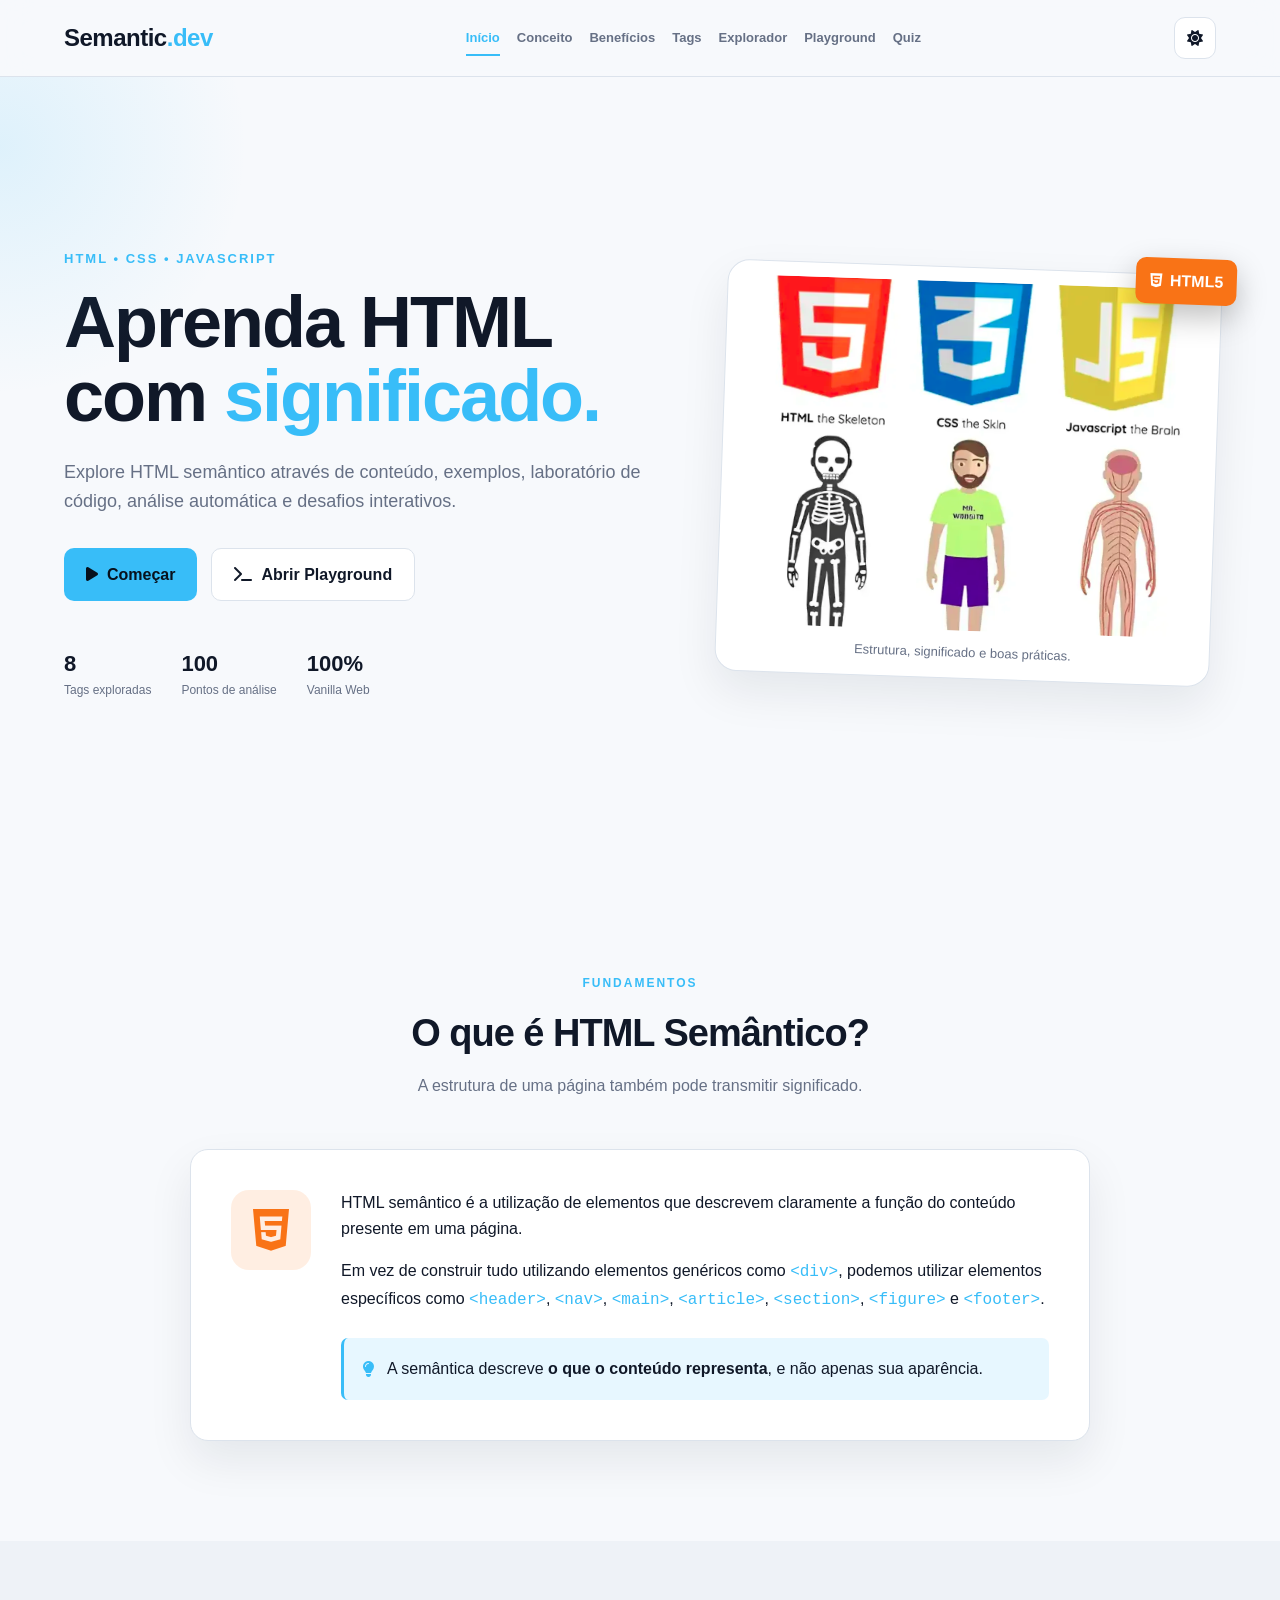
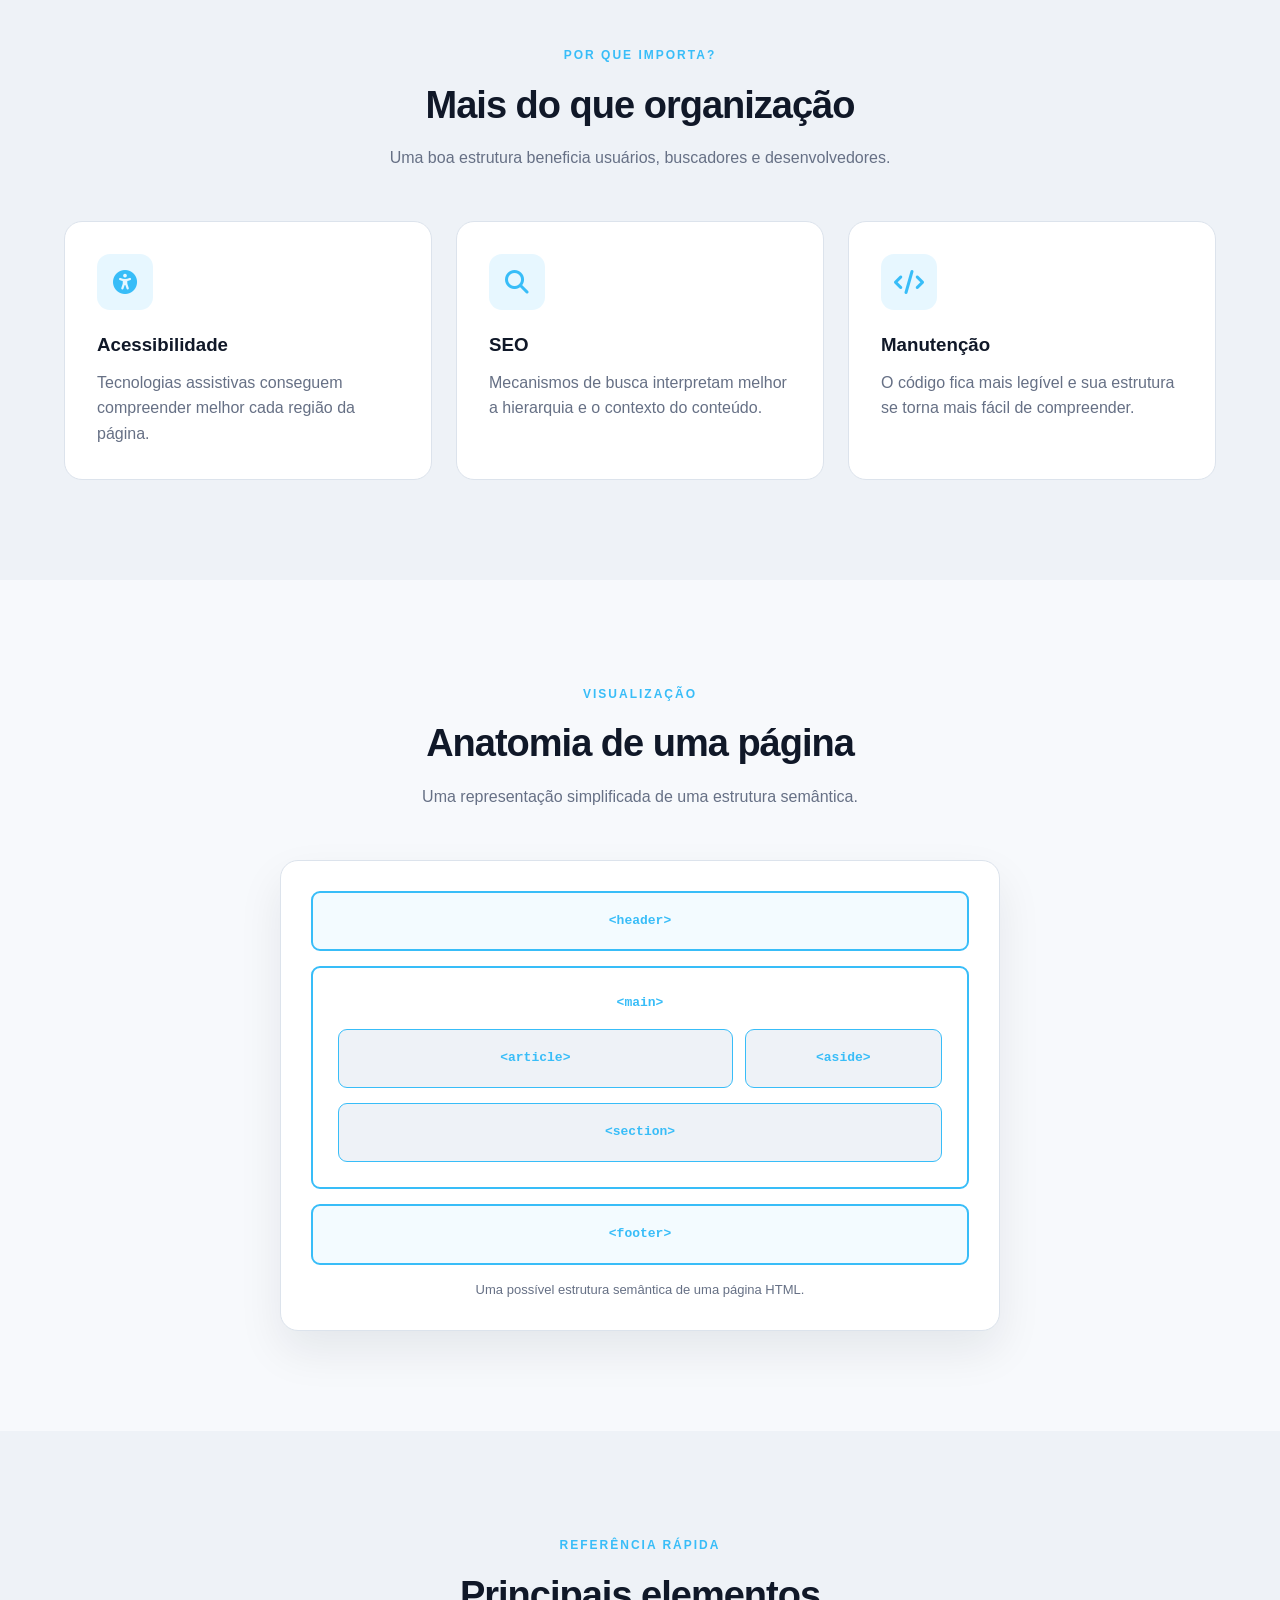
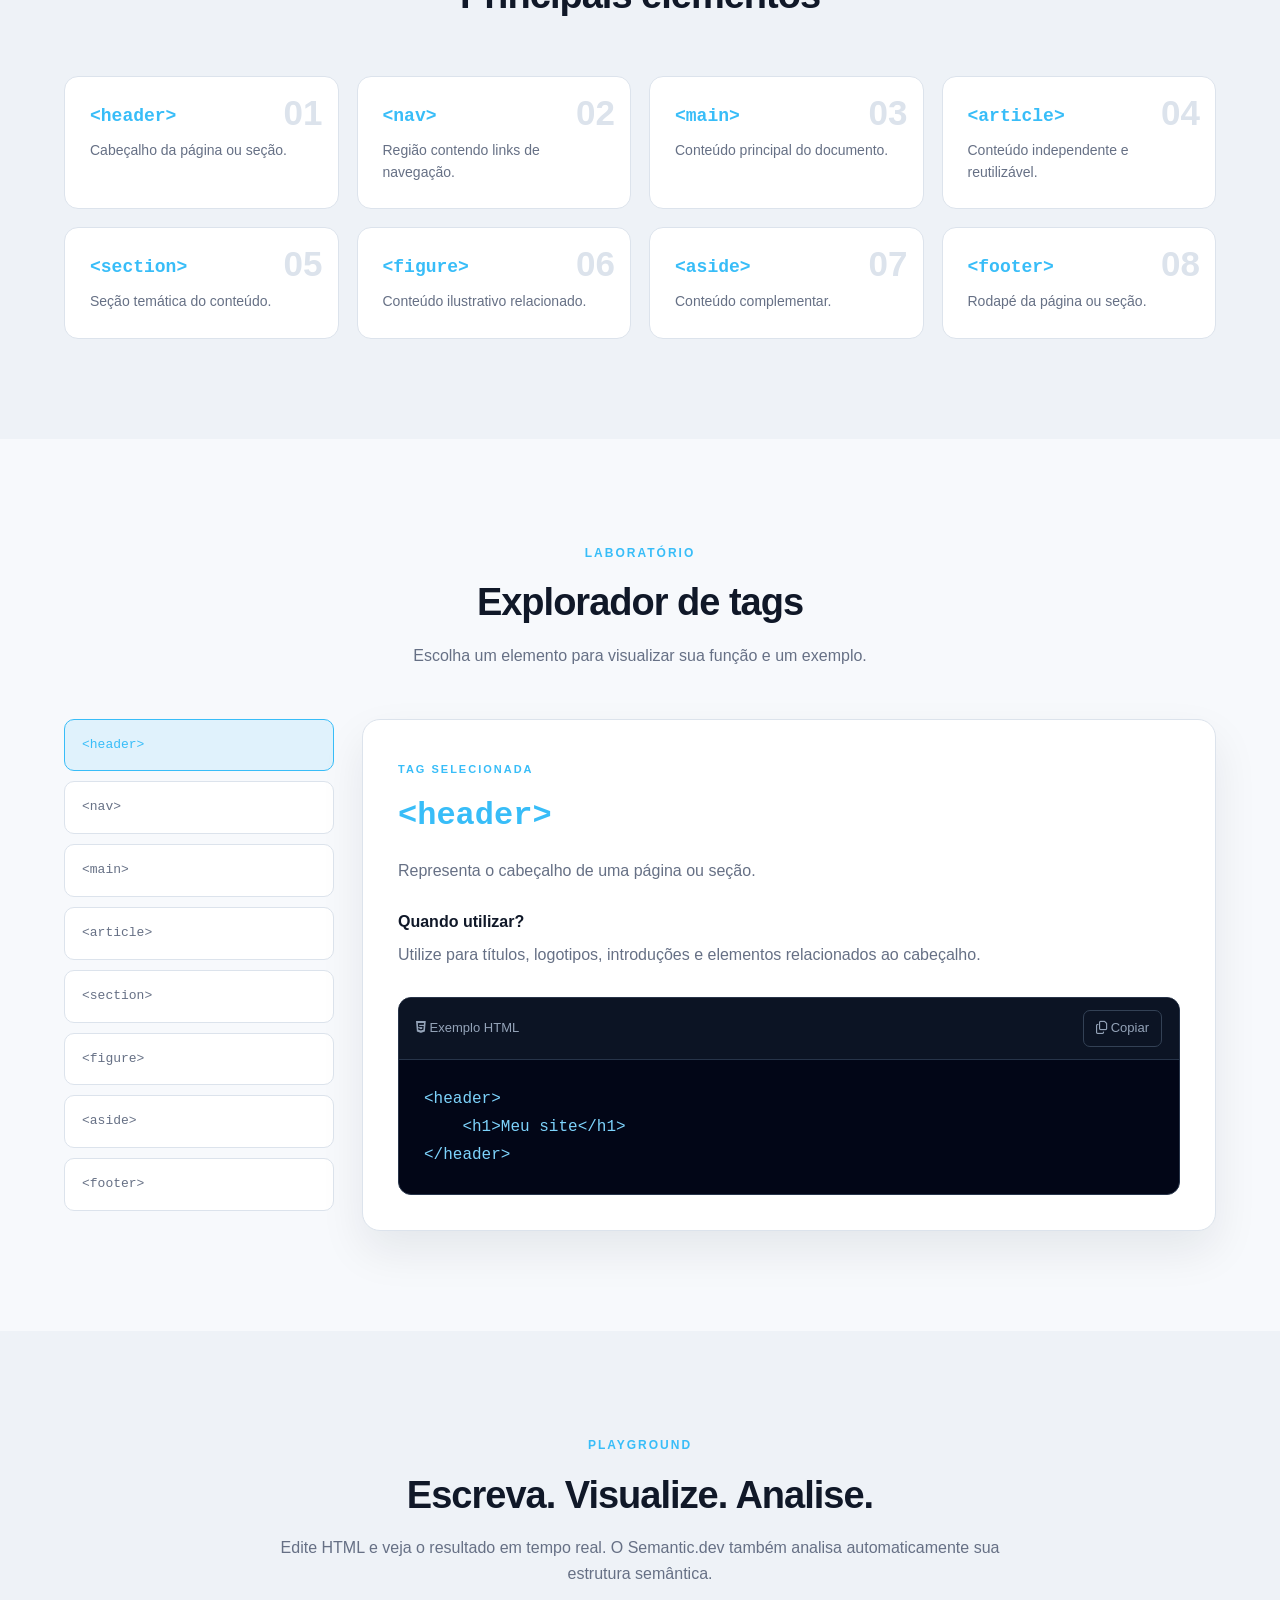
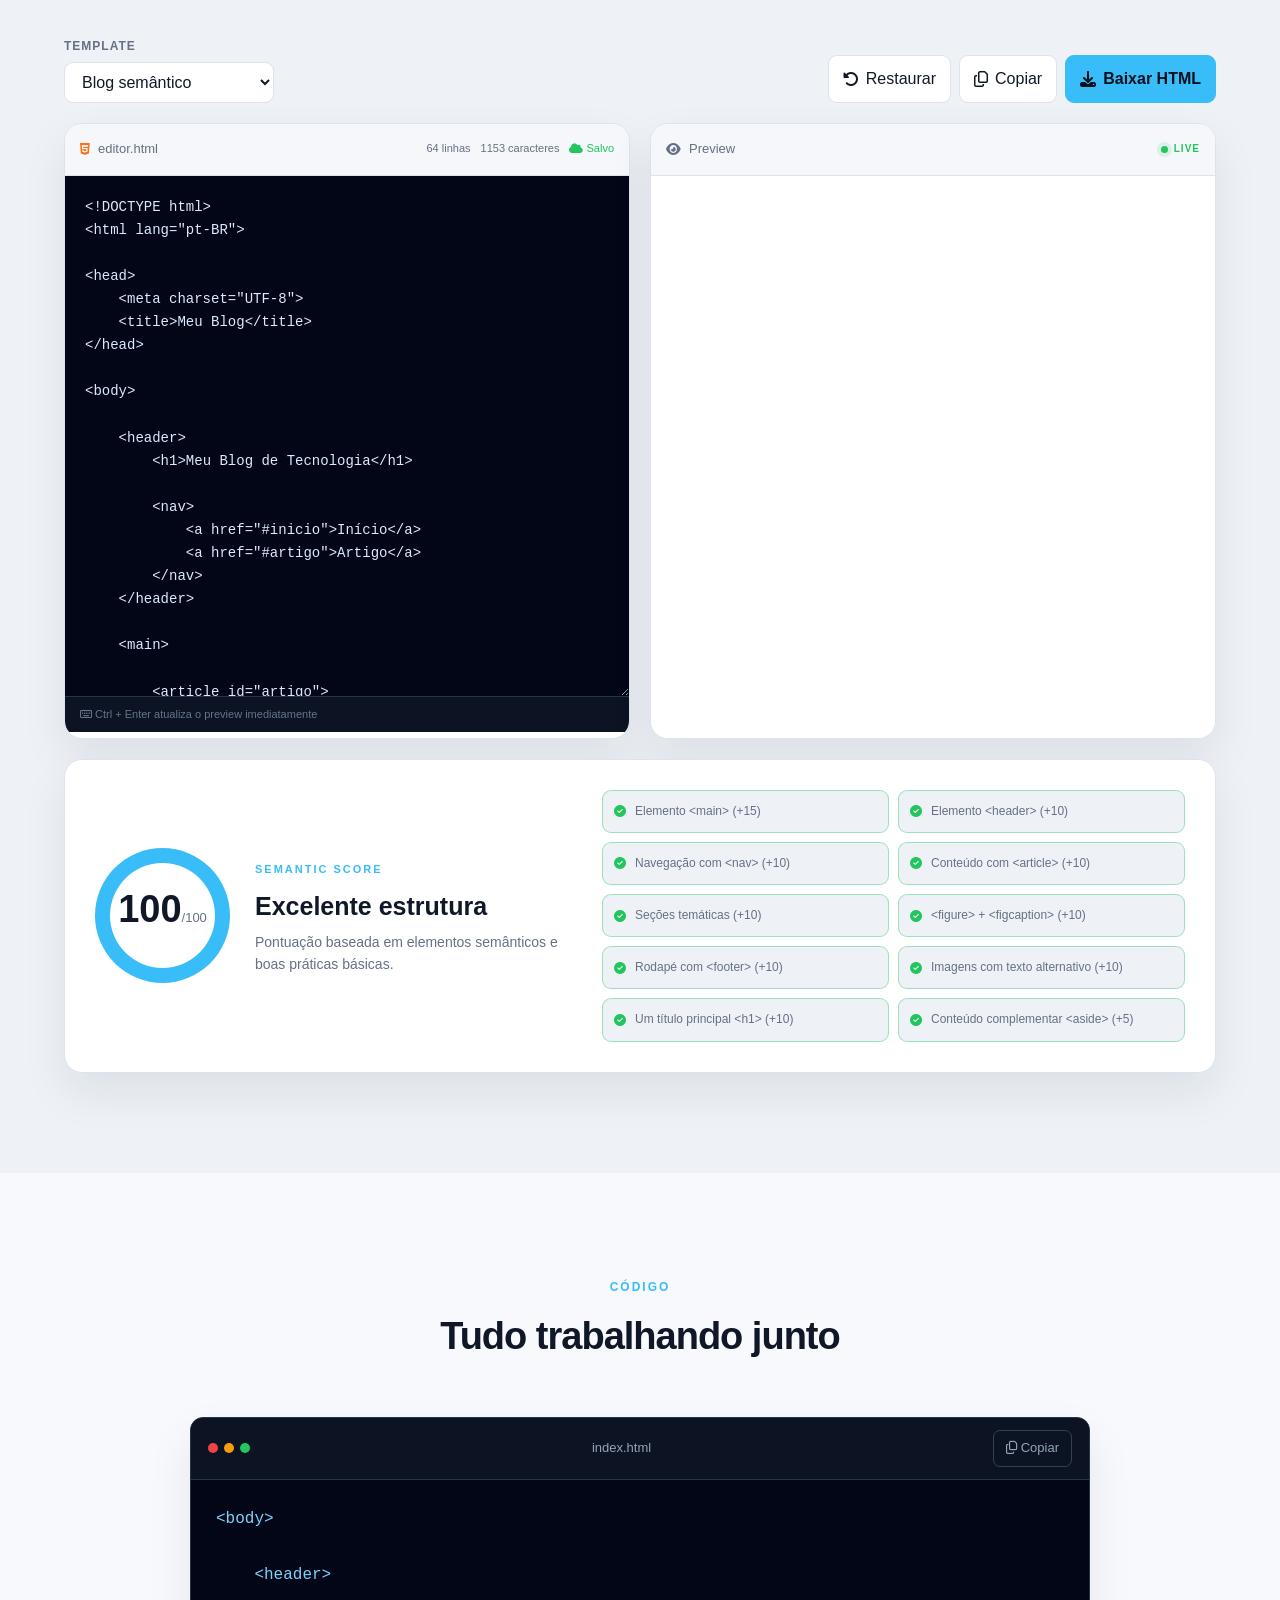
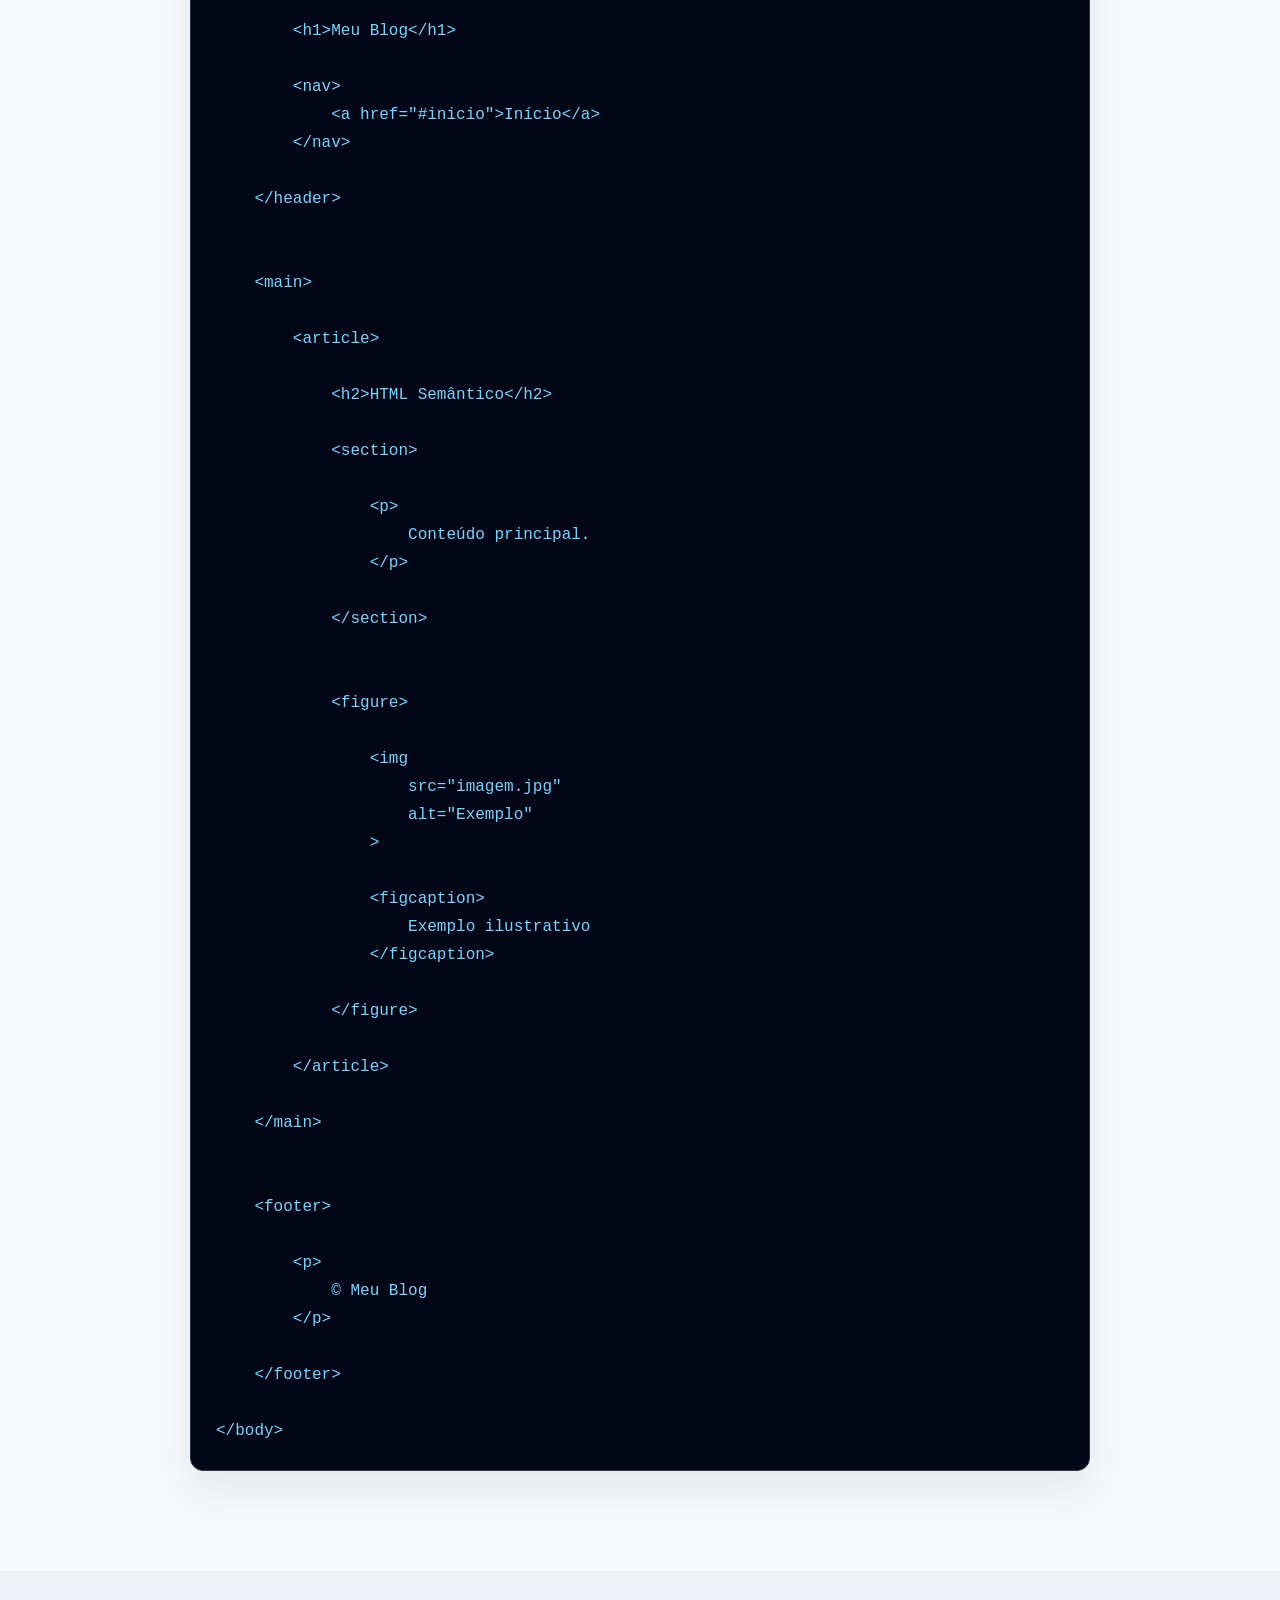
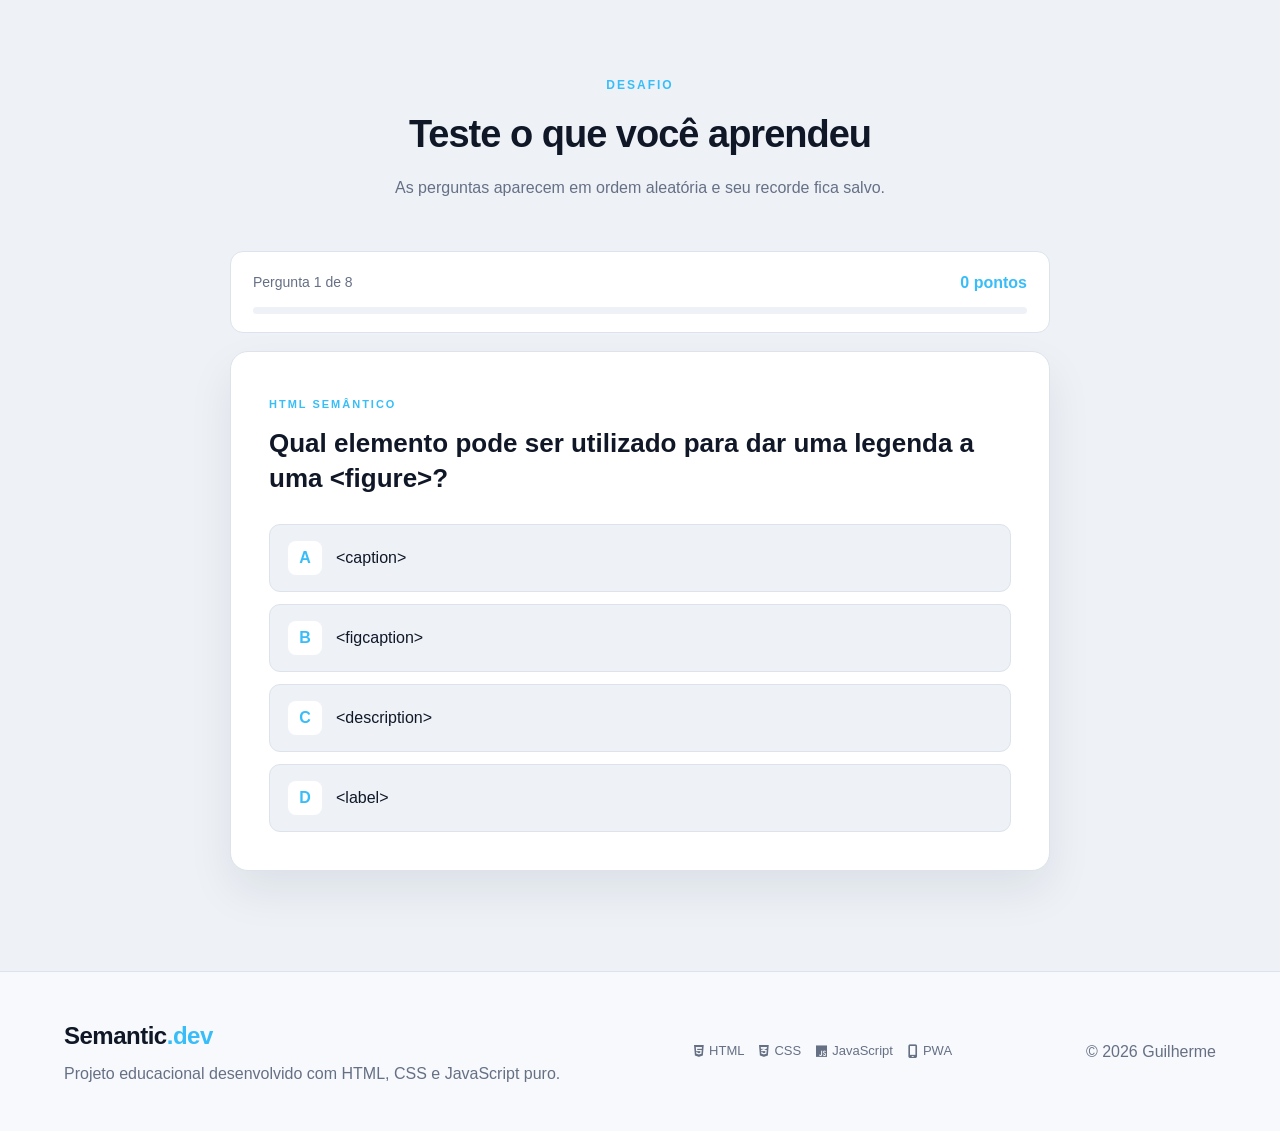
==== commit 6a2c4b5f: "feat: adiciona playground semantico e suporte PWA" ====
--- a/index.html
+++ b/index.html
@@ -11,12 +11,31 @@
 
     <meta
         name="description"
-        content="Plataforma interativa para estudar HTML semântico, acessibilidade, SEO e desenvolvimento web."
+        content="Plataforma interativa para aprender HTML semântico através de exemplos, playground, análise automática e quiz."
     >
 
+    <meta
+        name="theme-color"
+        content="#080d18"
+    >
+
     <title>Semantic.dev | Aprenda HTML Semântico</title>
 
-    <link rel="stylesheet" href="css/style.css">
+    <link
+        rel="manifest"
+        href="manifest.webmanifest"
+    >
+
+    <link
+        rel="icon"
+        href="img/icon.svg"
+        type="image/svg+xml"
+    >
+
+    <link
+        rel="stylesheet"
+        href="css/style.css"
+    >
 
     <link
         rel="stylesheet"
@@ -26,15 +45,11 @@
 
 <body>
 
-    <!-- PROGRESSO DE LEITURA -->
-
     <div
         id="page-progress"
         class="page-progress"
     ></div>
 
-
-    <!-- HEADER -->
 
     <header class="header">
 
@@ -74,6 +89,10 @@
                     Explorador
                 </a>
 
+                <a href="#playground">
+                    Playground
+                </a>
+
                 <a href="#quiz">
                     Quiz
                 </a>
@@ -82,6 +101,17 @@
 
 
             <div class="header-actions">
+
+                <button
+                    id="install-app"
+                    class="icon-button"
+                    aria-label="Instalar Semantic.dev"
+                    title="Instalar aplicativo"
+                    hidden
+                >
+                    <i class="fa-solid fa-download"></i>
+                </button>
+
 
                 <button
                     id="theme-toggle"
@@ -108,8 +138,6 @@
     </header>
 
 
-    <!-- CONTEÚDO -->
-
     <main>
 
 
@@ -136,10 +164,9 @@
 
 
                     <p>
-                        Explore HTML semântico através de exemplos,
-                        explicações interativas e desafios práticos.
-                        Um projeto criado para aprender desenvolvimento
-                        web construindo algo de verdade.
+                        Explore HTML semântico através de conteúdo,
+                        exemplos, laboratório de código, análise automática
+                        e desafios interativos.
                     </p>
 
 
@@ -156,12 +183,12 @@
 
 
                         <a
-                            href="#quiz"
+                            href="#playground"
                             class="button secondary-button"
                         >
-                            <i class="fa-solid fa-brain"></i>
-
-                            Fazer o quiz
+                            <i class="fa-solid fa-terminal"></i>
+
+                            Abrir Playground
                         </a>
 
                     </div>
@@ -175,8 +202,8 @@
                         </div>
 
                         <div>
-                            <strong>8</strong>
-                            <span>Questões no quiz</span>
+                            <strong>100</strong>
+                            <span>Pontos de análise</span>
                         </div>
 
                         <div>
@@ -192,15 +219,20 @@
                 <figure class="hero-image">
 
                     <div class="image-badge">
+
                         <i class="fa-brands fa-html5"></i>
+
                         HTML5
+
                     </div>
+
 
                     <img
                         src="img/html-semantico.jpg"
                         alt="Representação relacionada ao desenvolvimento web e HTML semântico"
                     >
 
+
                     <figcaption>
                         Estrutura, significado e boas práticas.
                     </figcaption>
@@ -241,7 +273,9 @@
                 <article class="content-card">
 
                     <div class="large-icon">
+
                         <i class="fa-brands fa-html5"></i>
+
                     </div>
 
 
@@ -266,6 +300,7 @@
                             <code>&lt;footer&gt;</code>.
                         </p>
 
+
                         <div class="concept-highlight">
 
                             <i class="fa-solid fa-lightbulb"></i>
@@ -307,7 +342,7 @@
                     </h2>
 
                     <p>
-                        Uma estrutura semântica beneficia pessoas,
+                        Uma boa estrutura beneficia usuários,
                         buscadores e desenvolvedores.
                     </p>
 
@@ -319,7 +354,9 @@
                     <article class="card">
 
                         <div class="card-icon">
+
                             <i class="fa-solid fa-universal-access"></i>
+
                         </div>
 
                         <h3>
@@ -337,7 +374,9 @@
                     <article class="card">
 
                         <div class="card-icon">
+
                             <i class="fa-solid fa-magnifying-glass"></i>
+
                         </div>
 
                         <h3>
@@ -355,7 +394,9 @@
                     <article class="card">
 
                         <div class="card-icon">
+
                             <i class="fa-solid fa-code"></i>
+
                         </div>
 
                         <h3>
@@ -396,7 +437,7 @@
                     </h2>
 
                     <p>
-                        Veja uma representação simplificada da organização semântica.
+                        Uma representação simplificada de uma estrutura semântica.
                     </p>
 
                 </div>
@@ -412,6 +453,7 @@
                     <div class="semantic-box main-box">
 
                         &lt;main&gt;
+
 
                         <div class="semantic-columns">
 
@@ -474,58 +516,138 @@
                 <div class="tag-grid">
 
                     <article>
-                        <span class="tag-number">01</span>
-                        <code>&lt;header&gt;</code>
-                        <p>Cabeçalho da página ou de uma seção.</p>
+
+                        <span class="tag-number">
+                            01
+                        </span>
+
+                        <code>
+                            &lt;header&gt;
+                        </code>
+
+                        <p>
+                            Cabeçalho da página ou seção.
+                        </p>
+
                     </article>
 
 
                     <article>
-                        <span class="tag-number">02</span>
-                        <code>&lt;nav&gt;</code>
-                        <p>Região contendo links de navegação.</p>
+
+                        <span class="tag-number">
+                            02
+                        </span>
+
+                        <code>
+                            &lt;nav&gt;
+                        </code>
+
+                        <p>
+                            Região contendo links de navegação.
+                        </p>
+
                     </article>
 
 
                     <article>
-                        <span class="tag-number">03</span>
-                        <code>&lt;main&gt;</code>
-                        <p>Conteúdo principal do documento.</p>
+
+                        <span class="tag-number">
+                            03
+                        </span>
+
+                        <code>
+                            &lt;main&gt;
+                        </code>
+
+                        <p>
+                            Conteúdo principal do documento.
+                        </p>
+
                     </article>
 
 
                     <article>
-                        <span class="tag-number">04</span>
-                        <code>&lt;article&gt;</code>
-                        <p>Conteúdo independente e reutilizável.</p>
+
+                        <span class="tag-number">
+                            04
+                        </span>
+
+                        <code>
+                            &lt;article&gt;
+                        </code>
+
+                        <p>
+                            Conteúdo independente e reutilizável.
+                        </p>
+
                     </article>
 
 
                     <article>
-                        <span class="tag-number">05</span>
-                        <code>&lt;section&gt;</code>
-                        <p>Seção temática do conteúdo.</p>
+
+                        <span class="tag-number">
+                            05
+                        </span>
+
+                        <code>
+                            &lt;section&gt;
+                        </code>
+
+                        <p>
+                            Seção temática do conteúdo.
+                        </p>
+
                     </article>
 
 
                     <article>
-                        <span class="tag-number">06</span>
-                        <code>&lt;figure&gt;</code>
-                        <p>Conteúdo ilustrativo relacionado ao texto.</p>
+
+                        <span class="tag-number">
+                            06
+                        </span>
+
+                        <code>
+                            &lt;figure&gt;
+                        </code>
+
+                        <p>
+                            Conteúdo ilustrativo relacionado.
+                        </p>
+
                     </article>
 
 
                     <article>
-                        <span class="tag-number">07</span>
-                        <code>&lt;aside&gt;</code>
-                        <p>Conteúdo complementar.</p>
+
+                        <span class="tag-number">
+                            07
+                        </span>
+
+                        <code>
+                            &lt;aside&gt;
+                        </code>
+
+                        <p>
+                            Conteúdo complementar.
+                        </p>
+
                     </article>
 
 
                     <article>
-                        <span class="tag-number">08</span>
-                        <code>&lt;footer&gt;</code>
-                        <p>Rodapé da página ou seção.</p>
+
+                        <span class="tag-number">
+                            08
+                        </span>
+
+                        <code>
+                            &lt;footer&gt;
+                        </code>
+
+                        <p>
+                            Rodapé da página ou seção.
+                        </p>
+
                     </article>
 
                 </div>
@@ -555,7 +677,7 @@
                     </h2>
 
                     <p>
-                        Escolha uma tag para descobrir sua função e visualizar um exemplo.
+                        Escolha um elemento para visualizar sua função e um exemplo.
                     </p>
 
                 </div>
@@ -658,6 +780,7 @@
 
                                 <span>
                                     <i class="fa-brands fa-html5"></i>
+
                                     Exemplo HTML
                                 </span>
 
@@ -667,6 +790,7 @@
                                     class="copy-button"
                                 >
                                     <i class="fa-regular fa-copy"></i>
+
                                     Copiar
                                 </button>
 
@@ -688,9 +812,250 @@
         </section>
 
 
-        <!-- EXEMPLO DE CÓDIGO -->
-
-        <section class="section section-alt">
+        <!-- PLAYGROUND -->
+
+        <section
+            class="section section-alt"
+            id="playground"
+        >
+
+            <div class="container">
+
+                <div class="section-title">
+
+                    <span>
+                        PLAYGROUND
+                    </span>
+
+                    <h2>
+                        Escreva. Visualize. Analise.
+                    </h2>
+
+                    <p>
+                        Edite HTML e veja o resultado em tempo real.
+                        O Semantic.dev também analisa automaticamente
+                        sua estrutura semântica.
+                    </p>
+
+                </div>
+
+
+                <div class="playground-toolbar">
+
+                    <div class="template-control">
+
+                        <label for="template-select">
+                            Template
+                        </label>
+
+                        <select id="template-select">
+
+                            <option value="blog">
+                                Blog semântico
+                            </option>
+
+                            <option value="article">
+                                Artigo
+                            </option>
+
+                            <option value="portfolio">
+                                Portfólio
+                            </option>
+
+                        </select>
+
+                    </div>
+
+
+                    <div class="editor-actions">
+
+                        <button
+                            id="reset-playground"
+                            class="tool-button"
+                        >
+                            <i class="fa-solid fa-rotate-left"></i>
+
+                            Restaurar
+                        </button>
+
+
+                        <button
+                            id="copy-playground"
+                            class="tool-button"
+                        >
+                            <i class="fa-regular fa-copy"></i>
+
+                            Copiar
+                        </button>
+
+
+                        <button
+                            id="download-playground"
+                            class="tool-button primary-tool"
+                        >
+                            <i class="fa-solid fa-download"></i>
+
+                            Baixar HTML
+                        </button>
+
+                    </div>
+
+                </div>
+
+
+                <div class="playground-grid">
+
+                    <section class="editor-panel">
+
+                        <div class="panel-header">
+
+                            <div>
+
+                                <i class="fa-brands fa-html5"></i>
+
+                                editor.html
+
+                            </div>
+
+
+                            <div class="editor-meta">
+
+                                <span id="editor-lines">
+                                    0 linhas
+                                </span>
+
+                                <span id="editor-characters">
+                                    0 caracteres
+                                </span>
+
+                                <span
+                                    id="save-status"
+                                    class="save-status"
+                                >
+                                    <i class="fa-solid fa-cloud"></i>
+
+                                    Salvo
+                                </span>
+
+                            </div>
+
+                        </div>
+
+
+                        <textarea
+                            id="html-editor"
+                            spellcheck="false"
+                            aria-label="Editor HTML"
+                        ></textarea>
+
+
+                        <div class="editor-shortcut">
+
+                            <i class="fa-regular fa-keyboard"></i>
+
+                            Ctrl + Enter atualiza o preview imediatamente
+
+                        </div>
+
+                    </section>
+
+
+                    <section class="preview-panel">
+
+                        <div class="panel-header">
+
+                            <div>
+
+                                <i class="fa-solid fa-eye"></i>
+
+                                Preview
+
+                            </div>
+
+
+                            <span class="live-indicator">
+
+                                <span></span>
+
+                                LIVE
+
+                            </span>
+
+                        </div>
+
+
+                        <iframe
+                            id="html-preview"
+                            title="Preview do código HTML"
+                            sandbox=""
+                        ></iframe>
+
+                    </section>
+
+                </div>
+
+
+                <!-- ANALISADOR -->
+
+                <div class="semantic-analyzer">
+
+                    <div class="analyzer-score">
+
+                        <div
+                            id="score-ring"
+                            class="score-ring"
+                        >
+
+                            <div>
+
+                                <strong id="semantic-score">
+                                    0
+                                </strong>
+
+                                <span>
+                                    /100
+                                </span>
+
+                            </div>
+
+                        </div>
+
+
+                        <div>
+
+                            <span class="analyzer-label">
+                                SEMANTIC SCORE
+                            </span>
+
+                            <h3 id="semantic-level">
+                                Analisando...
+                            </h3>
+
+                            <p>
+                                Pontuação baseada em elementos
+                                semânticos e boas práticas básicas.
+                            </p>
+
+                        </div>
+
+                    </div>
+
+
+                    <div
+                        id="semantic-checks"
+                        class="semantic-checks"
+                    ></div>
+
+                </div>
+
+            </div>
+
+        </section>
+
+
+        <!-- EXEMPLO COMPLETO -->
+
+        <section class="section">
 
             <div class="container">
 
@@ -704,10 +1069,6 @@
                         Tudo trabalhando junto
                     </h2>
 
-                    <p>
-                        Uma estrutura semântica simples e organizada.
-                    </p>
-
                 </div>
 
 
@@ -734,6 +1095,7 @@
                             class="copy-button"
                         >
                             <i class="fa-regular fa-copy"></i>
+
                             Copiar
                         </button>
 
@@ -806,7 +1168,7 @@
         <!-- QUIZ -->
 
         <section
-            class="section"
+            class="section section-alt"
             id="quiz"
         >
 
@@ -823,15 +1185,14 @@
                     </h2>
 
                     <p>
-                        As perguntas aparecem em ordem aleatória.
-                        Sua melhor pontuação fica salva no navegador.
+                        As perguntas aparecem em ordem aleatória
+                        e seu recorde fica salvo.
                     </p>
 
                 </div>
 
 
                 <div class="quiz-shell">
-
 
                     <div class="quiz-dashboard">
 
@@ -844,6 +1205,7 @@
                                 Pergunta 1 de 8
                             </span>
 
+
                             <strong id="quiz-score">
                                 0 pontos
                             </strong>
@@ -911,7 +1273,9 @@
                     >
 
                         <div class="result-icon">
+
                             <i class="fa-solid fa-trophy"></i>
+
                         </div>
 
 
@@ -969,8 +1333,6 @@
 
     </main>
 
-
-    <!-- FOOTER -->
 
     <footer class="footer">
 
@@ -986,8 +1348,8 @@
                 </a>
 
                 <p>
-                    Projeto de estudo desenvolvido com HTML,
-                    CSS e JavaScript puro.
+                    Projeto educacional desenvolvido com
+                    HTML, CSS e JavaScript puro.
                 </p>
 
             </div>
@@ -1010,6 +1372,11 @@
                     JavaScript
                 </span>
 
+                <span>
+                    <i class="fa-solid fa-mobile-screen"></i>
+                    PWA
+                </span>
+
             </div>
 
 
@@ -1021,8 +1388,6 @@
 
     </footer>
 
-
-    <!-- VOLTAR AO TOPO -->
 
     <button
         id="back-to-top"
--- a/css/style.css
+++ b/css/style.css
@@ -1,7 +1,3 @@
-/* =========================
-   VARIÁVEIS
-========================= */
-
 :root {
     --bg: #080d18;
     --bg-alt: #0d1422;
@@ -34,10 +30,6 @@
 }
 
 
-/* =========================
-   TEMA CLARO
-========================= */
-
 body.light {
     --bg: #f7f9fc;
     --bg-alt: #eef2f7;
@@ -55,15 +47,16 @@
         0 20px 45px rgba(15, 23, 42, 0.08);
 }
 
-
-/* =========================
-   RESET
-========================= */
 
 * {
     margin: 0;
     padding: 0;
     box-sizing: border-box;
+}
+
+
+[hidden] {
+    display: none !important;
 }
 
 
@@ -96,7 +89,9 @@
 }
 
 
-button {
+button,
+select,
+textarea {
     font: inherit;
 }
 
@@ -112,16 +107,20 @@
 }
 
 
-code {
+code,
+textarea {
     font-family:
         "Courier New",
         monospace;
 }
 
 
-/* =========================
-   PROGRESSO DA PÁGINA
-========================= */
+.container {
+    width: 90%;
+    max-width: 1160px;
+    margin: auto;
+}
+
 
 .page-progress {
     position: fixed;
@@ -143,20 +142,7 @@
 }
 
 
-/* =========================
-   CONTAINER
-========================= */
-
-.container {
-    width: 90%;
-    max-width: 1160px;
-    margin: auto;
-}
-
-
-/* =========================
-   HEADER
-========================= */
+/* HEADER */
 
 .header {
     position: sticky;
@@ -184,14 +170,14 @@
     display: flex;
     align-items: center;
     justify-content: space-between;
-}
-
-
-/* =========================
-   LOGO
-========================= */
+
+    gap: 15px;
+}
+
 
 .logo {
+    flex-shrink: 0;
+
     color: var(--text);
 
     text-decoration: none;
@@ -208,13 +194,10 @@
 }
 
 
-/* =========================
-   NAV
-========================= */
-
 .nav {
     display: flex;
-    gap: 24px;
+
+    gap: 17px;
 }
 
 
@@ -225,7 +208,7 @@
 
     text-decoration: none;
 
-    font-size: 14px;
+    font-size: 13px;
     font-weight: 600;
 
     transition: 0.3s;
@@ -261,13 +244,12 @@
 }
 
 
-/* =========================
-   HEADER ACTIONS
-========================= */
-
 .header-actions {
     display: flex;
-    gap: 10px;
+
+    flex-shrink: 0;
+
+    gap: 8px;
 }
 
 
@@ -305,9 +287,7 @@
 }
 
 
-/* =========================
-   HERO
-========================= */
+/* HERO */
 
 .hero {
     position: relative;
@@ -404,10 +384,6 @@
 }
 
 
-/* =========================
-   BOTÕES
-========================= */
-
 .hero-buttons {
     display: flex;
 
@@ -475,10 +451,6 @@
 }
 
 
-/* =========================
-   HERO STATS
-========================= */
-
 .hero-stats {
     display: flex;
 
@@ -510,10 +482,6 @@
     font-size: 12px;
 }
 
-
-/* =========================
-   HERO IMAGE
-========================= */
 
 .hero-image {
     position: relative;
@@ -592,9 +560,7 @@
 }
 
 
-/* =========================
-   SEÇÕES
-========================= */
+/* SECTIONS */
 
 .section {
     padding: 100px 0;
@@ -605,10 +571,6 @@
     background: var(--bg-alt);
 }
 
-
-/* =========================
-   SECTION TITLE
-========================= */
 
 .section-title {
     max-width: 720px;
@@ -647,9 +609,7 @@
 }
 
 
-/* =========================
-   CONCEITO
-========================= */
+/* CONCEITO */
 
 .content-card {
     max-width: 900px;
@@ -680,7 +640,6 @@
     height: 80px;
 
     display: grid;
-
     place-items: center;
 
     color: #f97316;
@@ -742,9 +701,7 @@
 }
 
 
-/* =========================
-   CARDS
-========================= */
+/* CARDS */
 
 .cards {
     display: grid;
@@ -808,9 +765,7 @@
 }
 
 
-/* =========================
-   ESTRUTURA
-========================= */
+/* SEMANTIC STRUCTURE */
 
 .semantic-figure {
     max-width: 720px;
@@ -885,9 +840,7 @@
 }
 
 
-/* =========================
-   TAG GRID
-========================= */
+/* TAG GRID */
 
 .tag-grid {
     display: grid;
@@ -959,9 +912,7 @@
 }
 
 
-/* =========================
-   EXPLORADOR
-========================= */
+/* EXPLORADOR */
 
 .tag-explorer {
     display: grid;
@@ -1071,9 +1022,7 @@
 }
 
 
-/* =========================
-   JANELA DE CÓDIGO
-========================= */
+/* CODE */
 
 .code-window,
 .code-project {
@@ -1173,8 +1122,6 @@
     height: 10px;
 
     border-radius: 50%;
-
-    background: #475569;
 }
 
 
@@ -1193,9 +1140,465 @@
 }
 
 
-/* =========================
-   QUIZ
-========================= */
+/* PLAYGROUND */
+
+.playground-toolbar {
+    display: flex;
+
+    justify-content: space-between;
+    align-items: end;
+
+    gap: 20px;
+
+    margin-bottom: 20px;
+}
+
+
+.template-control {
+    display: flex;
+
+    flex-direction: column;
+
+    gap: 6px;
+}
+
+
+.template-control label {
+    color: var(--muted);
+
+    font-size: 12px;
+    font-weight: 700;
+
+    text-transform: uppercase;
+
+    letter-spacing: 1px;
+}
+
+
+.template-control select {
+    min-width: 210px;
+
+    padding: 10px 13px;
+
+    background: var(--surface);
+
+    color: var(--text);
+
+    border: 1px solid var(--border);
+
+    border-radius: 9px;
+
+    outline: none;
+}
+
+
+.template-control select:focus {
+    border-color: var(--primary);
+}
+
+
+.editor-actions {
+    display: flex;
+
+    flex-wrap: wrap;
+
+    gap: 8px;
+}
+
+
+.tool-button {
+    display: inline-flex;
+
+    align-items: center;
+
+    gap: 7px;
+
+    padding: 10px 14px;
+
+    background: var(--surface);
+
+    color: var(--text);
+
+    border: 1px solid var(--border);
+
+    border-radius: 9px;
+
+    cursor: pointer;
+
+    transition: 0.25s;
+}
+
+
+.tool-button:hover {
+    border-color: var(--primary);
+
+    color: var(--primary);
+}
+
+
+.primary-tool {
+    background: var(--primary);
+
+    color: #07111d;
+
+    border-color: var(--primary);
+
+    font-weight: 700;
+}
+
+
+.primary-tool:hover {
+    background: var(--primary-dark);
+
+    color: white;
+}
+
+
+.playground-grid {
+    display: grid;
+
+    grid-template-columns:
+        1fr 1fr;
+
+    gap: 20px;
+}
+
+
+.editor-panel,
+.preview-panel {
+    min-width: 0;
+
+    overflow: hidden;
+
+    background: var(--surface);
+
+    border: 1px solid var(--border);
+
+    border-radius: var(--radius);
+
+    box-shadow: var(--shadow);
+}
+
+
+.panel-header {
+    min-height: 52px;
+
+    display: flex;
+
+    align-items: center;
+    justify-content: space-between;
+
+    gap: 15px;
+
+    padding: 10px 15px;
+
+    background: var(--surface-light);
+
+    border-bottom: 1px solid var(--border);
+
+    color: var(--muted);
+
+    font-size: 13px;
+}
+
+
+.panel-header > div:first-child {
+    display: flex;
+
+    align-items: center;
+
+    gap: 8px;
+}
+
+
+.panel-header .fa-html5 {
+    color: #f97316;
+}
+
+
+.editor-meta {
+    display: flex;
+
+    align-items: center;
+
+    gap: 10px;
+
+    flex-wrap: wrap;
+
+    justify-content: flex-end;
+}
+
+
+.editor-meta > span {
+    font-size: 11px;
+}
+
+
+.save-status {
+    color: var(--success);
+}
+
+
+#html-editor {
+    width: 100%;
+    height: 520px;
+
+    resize: vertical;
+
+    display: block;
+
+    padding: 20px;
+
+    background: #020617;
+
+    color: #dbeafe;
+
+    border: none;
+
+    outline: none;
+
+    line-height: 1.65;
+
+    font-size: 14px;
+
+    tab-size: 4;
+}
+
+
+.editor-shortcut {
+    padding: 9px 15px;
+
+    background: #0c1424;
+
+    color: #64748b;
+
+    border-top: 1px solid #273449;
+
+    font-size: 11px;
+}
+
+
+#html-preview {
+    width: 100%;
+    height: 562px;
+
+    display: block;
+
+    border: none;
+
+    background: white;
+}
+
+
+.live-indicator {
+    display: flex;
+
+    align-items: center;
+
+    gap: 6px;
+
+    color: var(--success);
+
+    font-size: 10px;
+    font-weight: 800;
+
+    letter-spacing: 1px;
+}
+
+
+.live-indicator span {
+    width: 7px;
+    height: 7px;
+
+    background: var(--success);
+
+    border-radius: 50%;
+
+    box-shadow:
+        0 0 0 4px
+        rgba(34, 197, 94, 0.12);
+}
+
+
+/* ANALYZER */
+
+.semantic-analyzer {
+    display: grid;
+
+    grid-template-columns:
+        0.9fr 1.1fr;
+
+    gap: 30px;
+
+    margin-top: 20px;
+
+    padding: 30px;
+
+    background: var(--surface);
+
+    border: 1px solid var(--border);
+
+    border-radius: var(--radius);
+
+    box-shadow: var(--shadow);
+}
+
+
+.analyzer-score {
+    display: flex;
+
+    align-items: center;
+
+    gap: 25px;
+}
+
+
+.score-ring {
+    --score-angle: 0deg;
+
+    width: 135px;
+    height: 135px;
+
+    flex-shrink: 0;
+
+    display: grid;
+
+    place-items: center;
+
+    padding: 10px;
+
+    border-radius: 50%;
+
+    background:
+        conic-gradient(
+            var(--primary)
+            var(--score-angle),
+            var(--border)
+            var(--score-angle)
+        );
+
+    transition: background 0.4s;
+}
+
+
+.score-ring::before {
+    content: "";
+
+    position: absolute;
+}
+
+
+.score-ring > div {
+    width: 105px;
+    height: 105px;
+
+    display: flex;
+
+    align-items: baseline;
+    justify-content: center;
+
+    border-radius: 50%;
+
+    background: var(--surface);
+
+    padding-top: 27px;
+}
+
+
+.score-ring strong {
+    font-size: 38px;
+
+    line-height: 1;
+}
+
+
+.score-ring span {
+    color: var(--muted);
+
+    font-size: 13px;
+}
+
+
+.analyzer-label {
+    color: var(--primary);
+
+    font-size: 11px;
+    font-weight: 800;
+
+    letter-spacing: 2px;
+}
+
+
+.analyzer-score h3 {
+    margin:
+        5px 0
+        5px;
+
+    font-size: 25px;
+}
+
+
+.analyzer-score p {
+    color: var(--muted);
+
+    font-size: 14px;
+}
+
+
+.semantic-checks {
+    display: grid;
+
+    grid-template-columns:
+        repeat(2, 1fr);
+
+    gap: 9px;
+}
+
+
+.semantic-check {
+    display: flex;
+
+    align-items: center;
+
+    gap: 9px;
+
+    padding: 11px;
+
+    background: var(--bg-alt);
+
+    border: 1px solid var(--border);
+
+    border-radius: 9px;
+
+    color: var(--muted);
+
+    font-size: 12px;
+}
+
+
+.semantic-check.pass {
+    border-color:
+        rgba(34, 197, 94, 0.4);
+}
+
+
+.semantic-check.fail {
+    border-color:
+        rgba(239, 68, 68, 0.3);
+}
+
+
+.semantic-check.pass i {
+    color: var(--success);
+}
+
+
+.semantic-check.fail i {
+    color: var(--danger);
+}
+
+
+/* QUIZ */
 
 .quiz-shell {
     max-width: 820px;
@@ -1447,10 +1850,6 @@
     margin-top: 22px;
 }
 
-
-/* =========================
-   RESULTADO
-========================= */
 
 .quiz-result {
     text-align: center;
@@ -1554,9 +1953,7 @@
 }
 
 
-/* =========================
-   FOOTER
-========================= */
+/* FOOTER */
 
 .footer {
     padding: 45px 0;
@@ -1604,9 +2001,7 @@
 }
 
 
-/* =========================
-   VOLTAR AO TOPO
-========================= */
+/* BACK TO TOP */
 
 .back-to-top {
     position: fixed;
@@ -1662,9 +2057,7 @@
 }
 
 
-/* =========================
-   REVEAL
-========================= */
+/* REVEAL */
 
 .reveal {
     opacity: 0;
@@ -1686,12 +2079,12 @@
 }
 
 
-/* =========================
-   ACESSIBILIDADE
-========================= */
+/* ACCESSIBILITY */
 
 a:focus-visible,
-button:focus-visible {
+button:focus-visible,
+select:focus-visible,
+textarea:focus-visible {
     outline:
         3px solid
         var(--primary);
@@ -1700,11 +2093,9 @@
 }
 
 
-/* =========================
-   TABLET
-========================= */
-
-@media (max-width: 950px) {
+/* TABLET */
+
+@media (max-width: 1050px) {
 
     .nav {
         position: absolute;
@@ -1795,6 +2186,16 @@
     }
 
 
+    .playground-grid {
+        grid-template-columns: 1fr;
+    }
+
+
+    .semantic-analyzer {
+        grid-template-columns: 1fr;
+    }
+
+
     .footer-content {
         flex-direction: column;
 
@@ -1804,9 +2205,7 @@
 }
 
 
-/* =========================
-   CELULAR
-========================= */
+/* MOBILE */
 
 @media (max-width: 650px) {
 
@@ -1881,12 +2280,61 @@
         font-size: 22px;
     }
 
-}
-
-
-/* =========================
-   CELULARES PEQUENOS
-========================= */
+
+    .playground-toolbar {
+        flex-direction: column;
+
+        align-items: stretch;
+    }
+
+
+    .template-control select {
+        width: 100%;
+    }
+
+
+    .editor-actions {
+        display: grid;
+
+        grid-template-columns:
+            repeat(2, 1fr);
+    }
+
+
+    .primary-tool {
+        grid-column:
+            1 / -1;
+    }
+
+
+    .editor-meta {
+        display: none;
+    }
+
+
+    #html-editor {
+        height: 440px;
+    }
+
+
+    #html-preview {
+        height: 440px;
+    }
+
+
+    .analyzer-score {
+        align-items: flex-start;
+
+        flex-direction: column;
+    }
+
+
+    .semantic-checks {
+        grid-template-columns: 1fr;
+    }
+
+}
+
 
 @media (max-width: 420px) {
 
@@ -1911,12 +2359,18 @@
         gap: 12px;
     }
 
-}
-
-
-/* =========================
-   REDUZIR ANIMAÇÕES
-========================= */
+
+    .editor-actions {
+        grid-template-columns: 1fr;
+    }
+
+
+    .primary-tool {
+        grid-column: auto;
+    }
+
+}
+
 
 @media (prefers-reduced-motion: reduce) {
 
